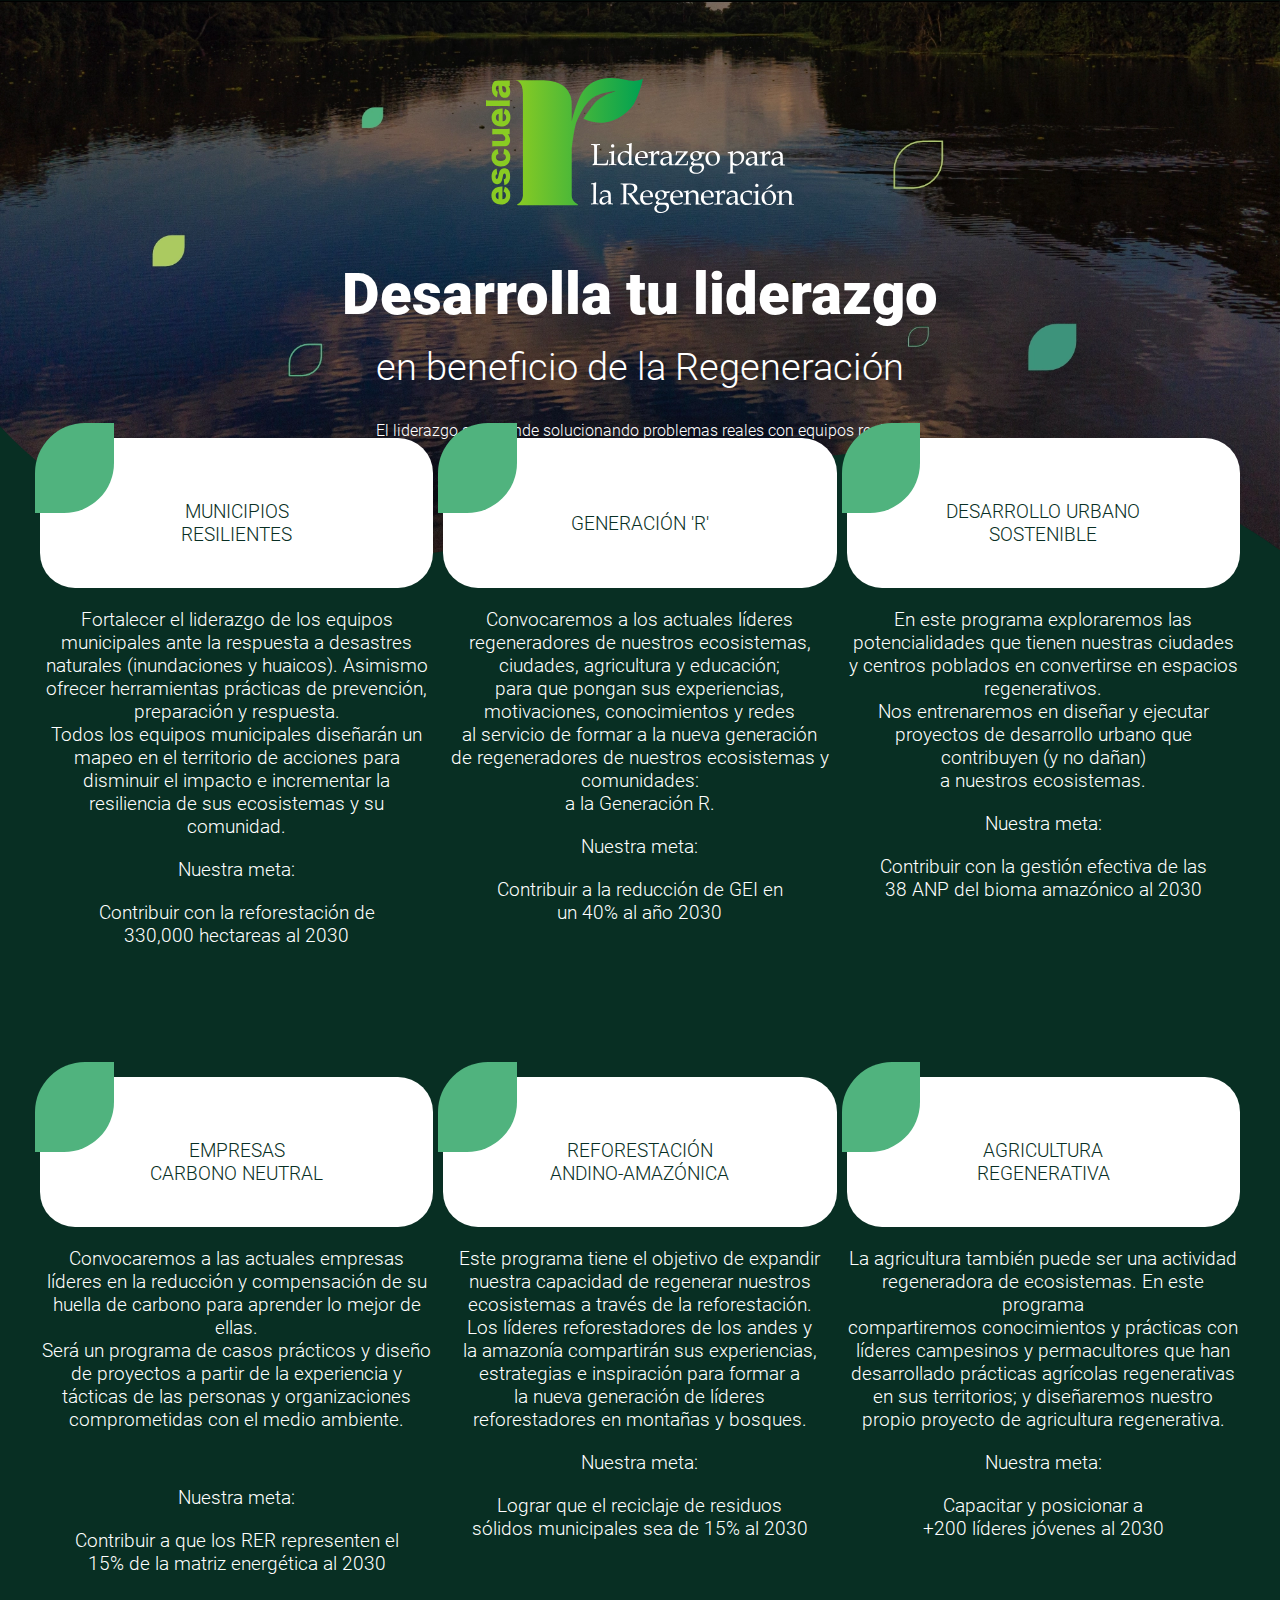
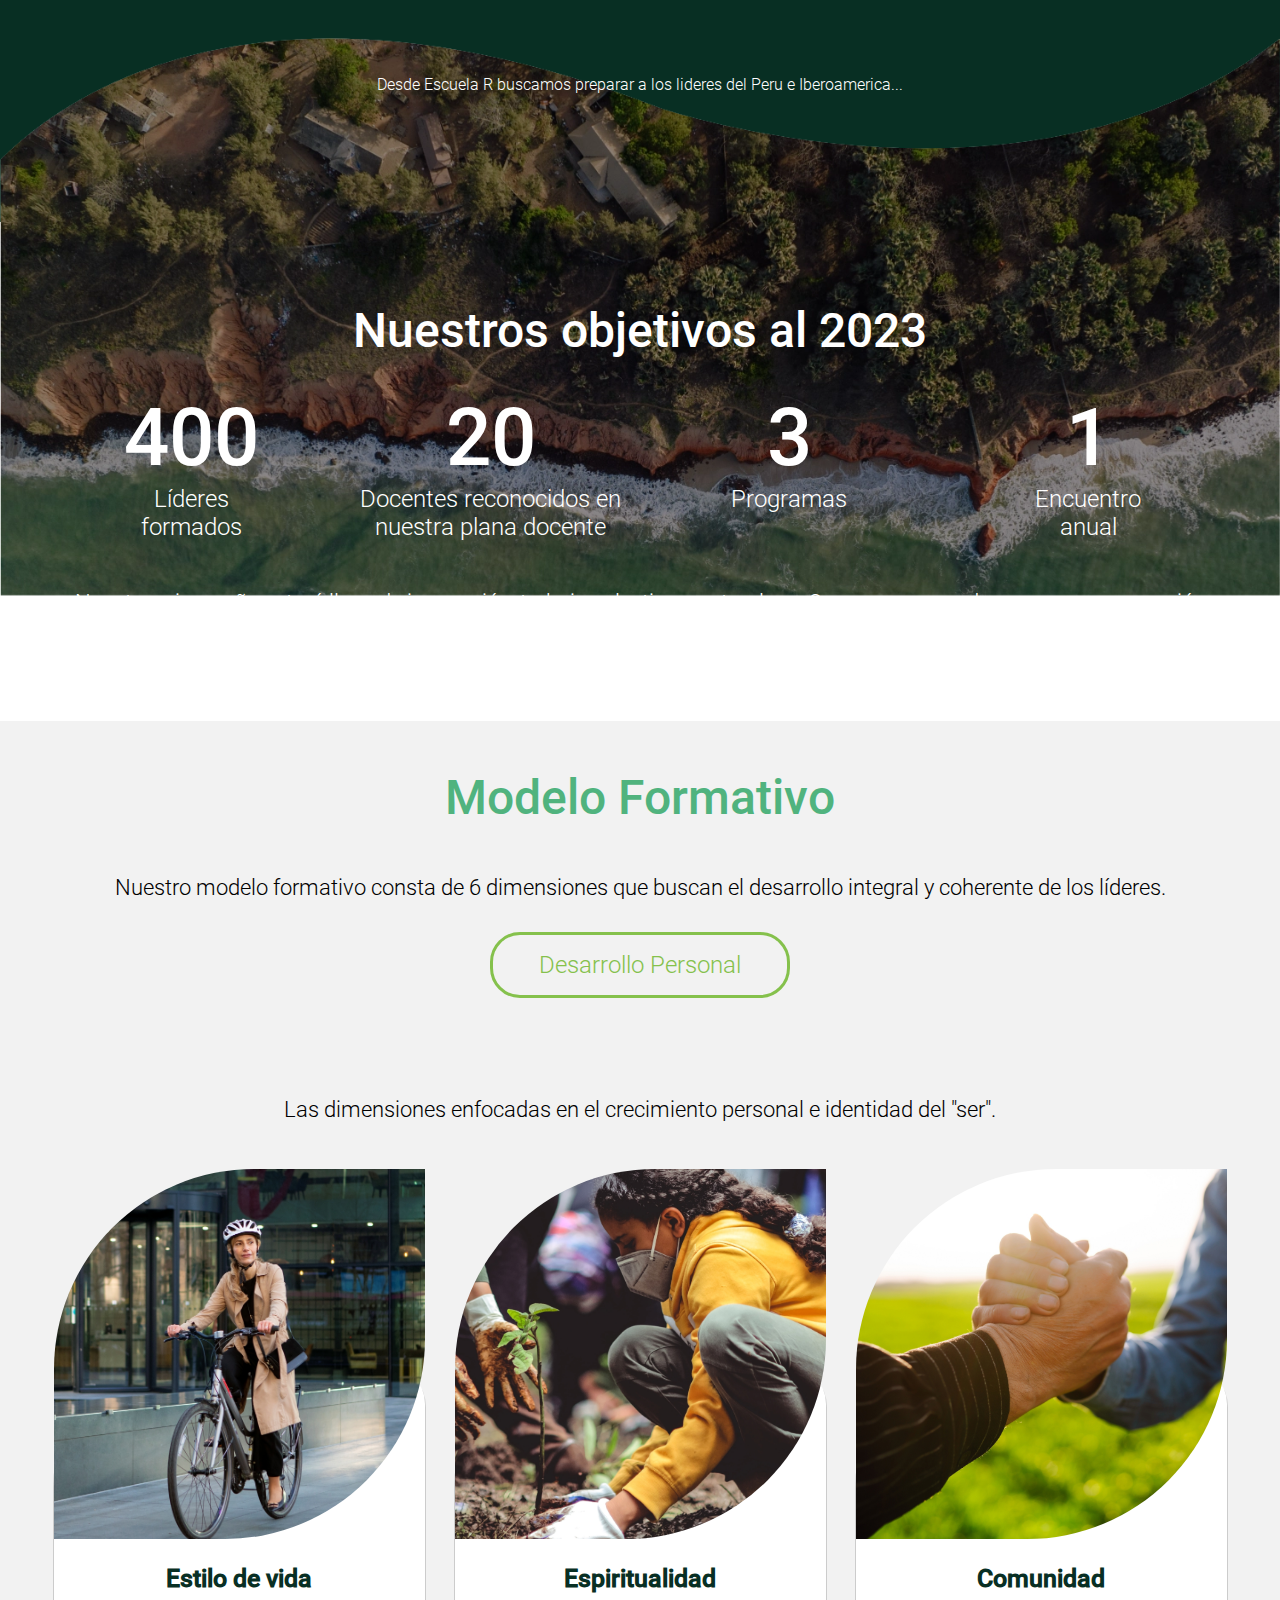
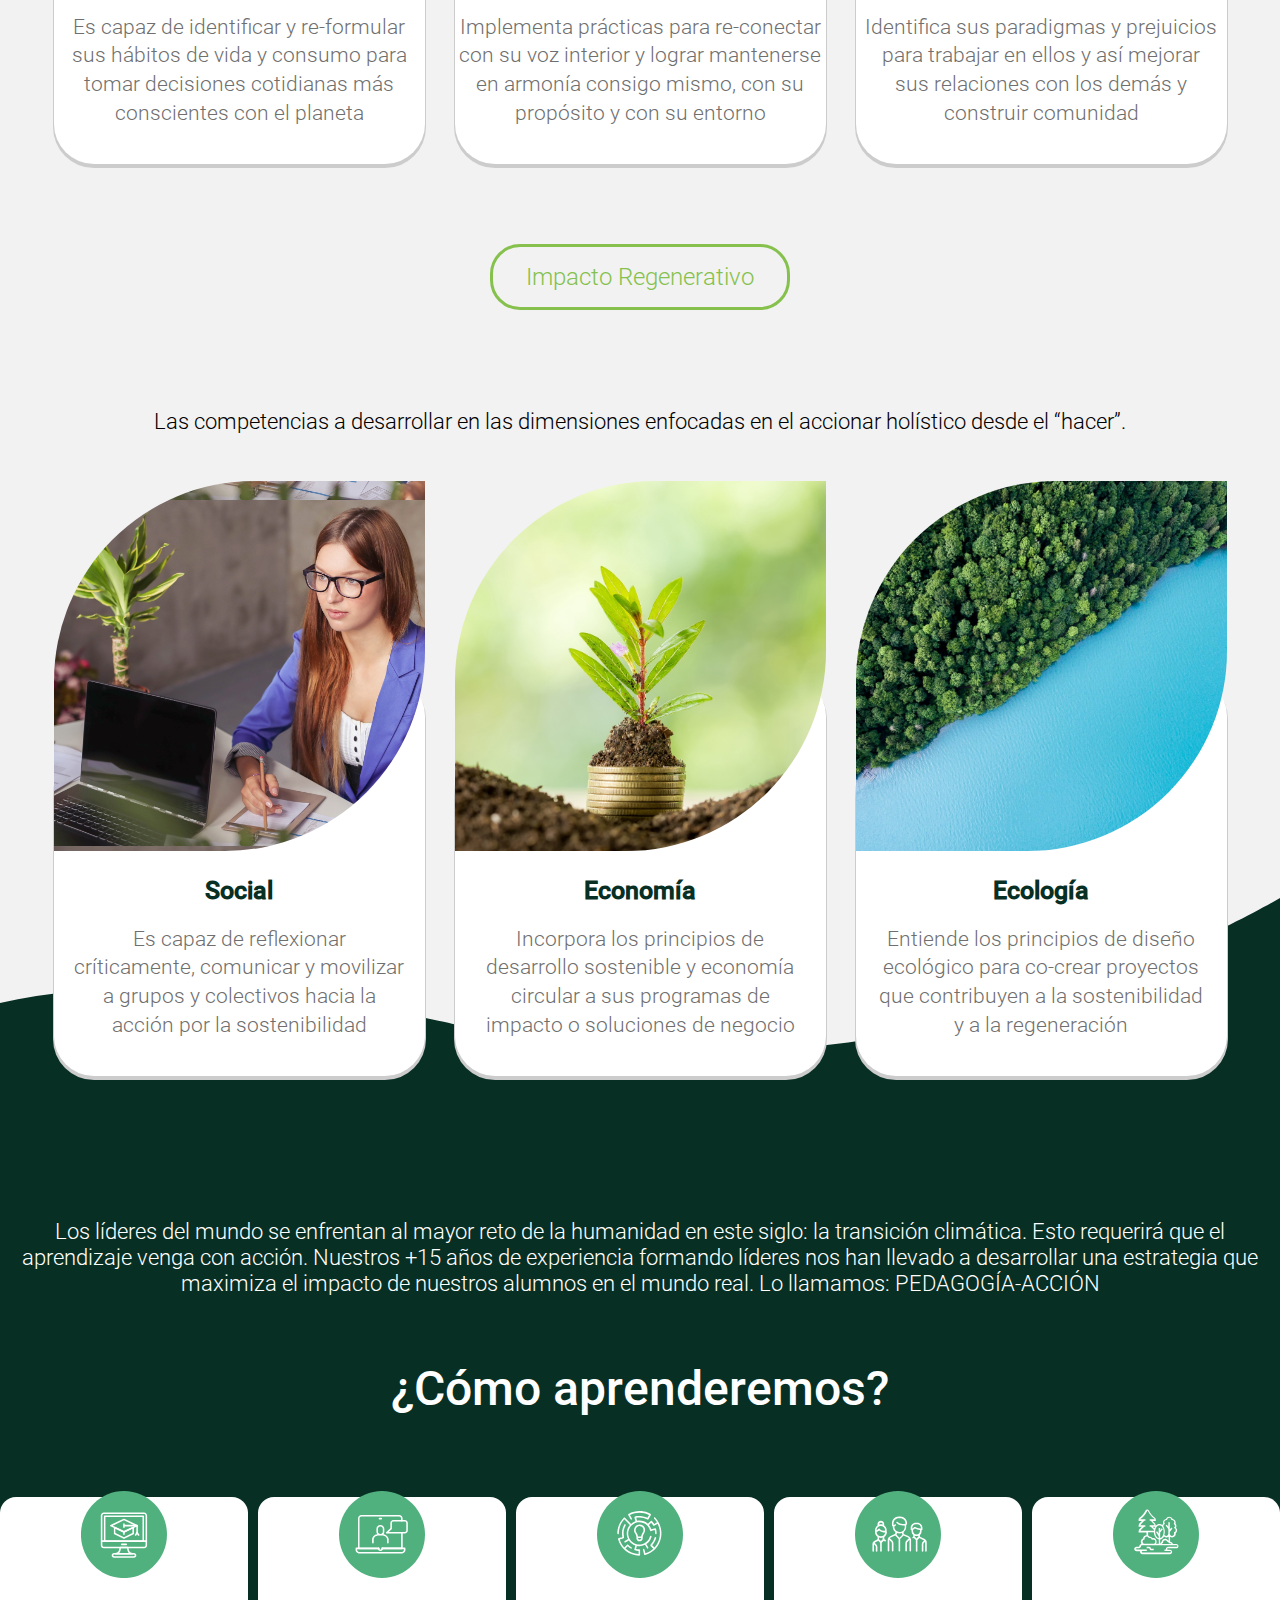
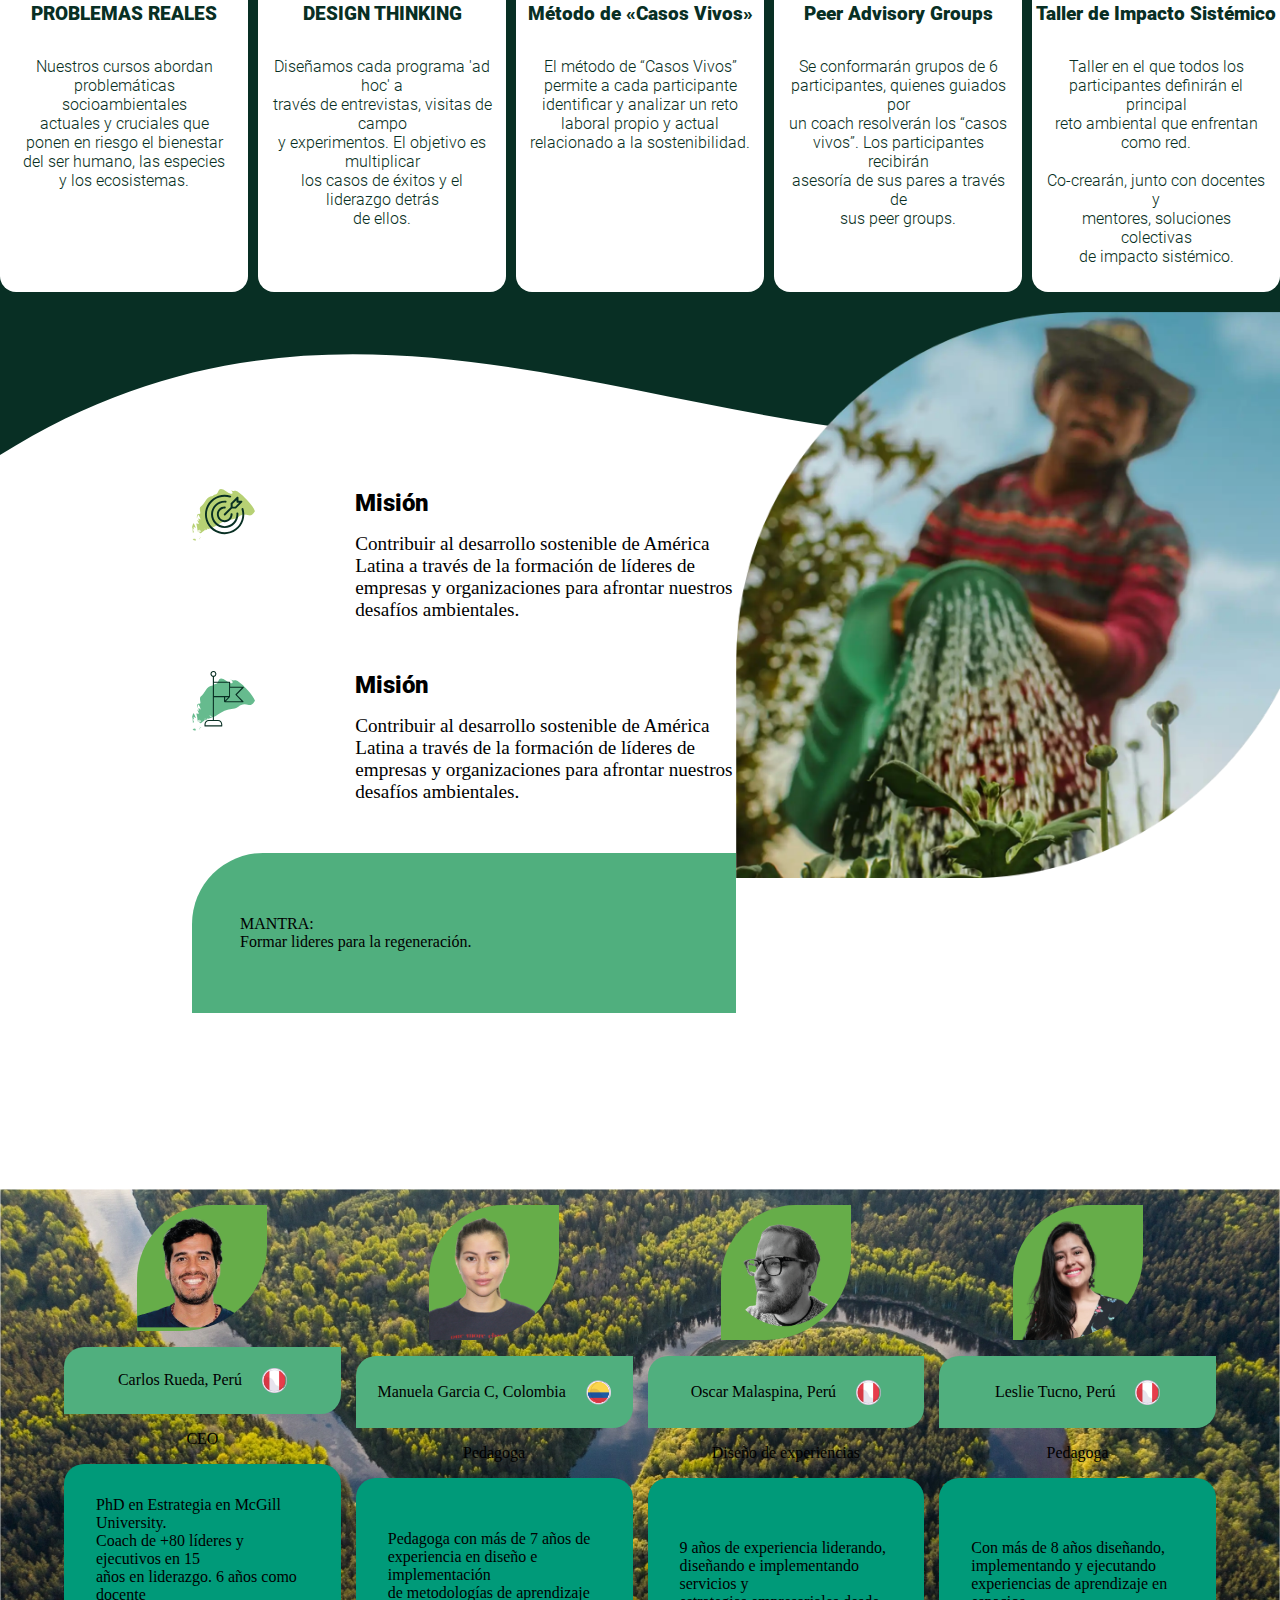
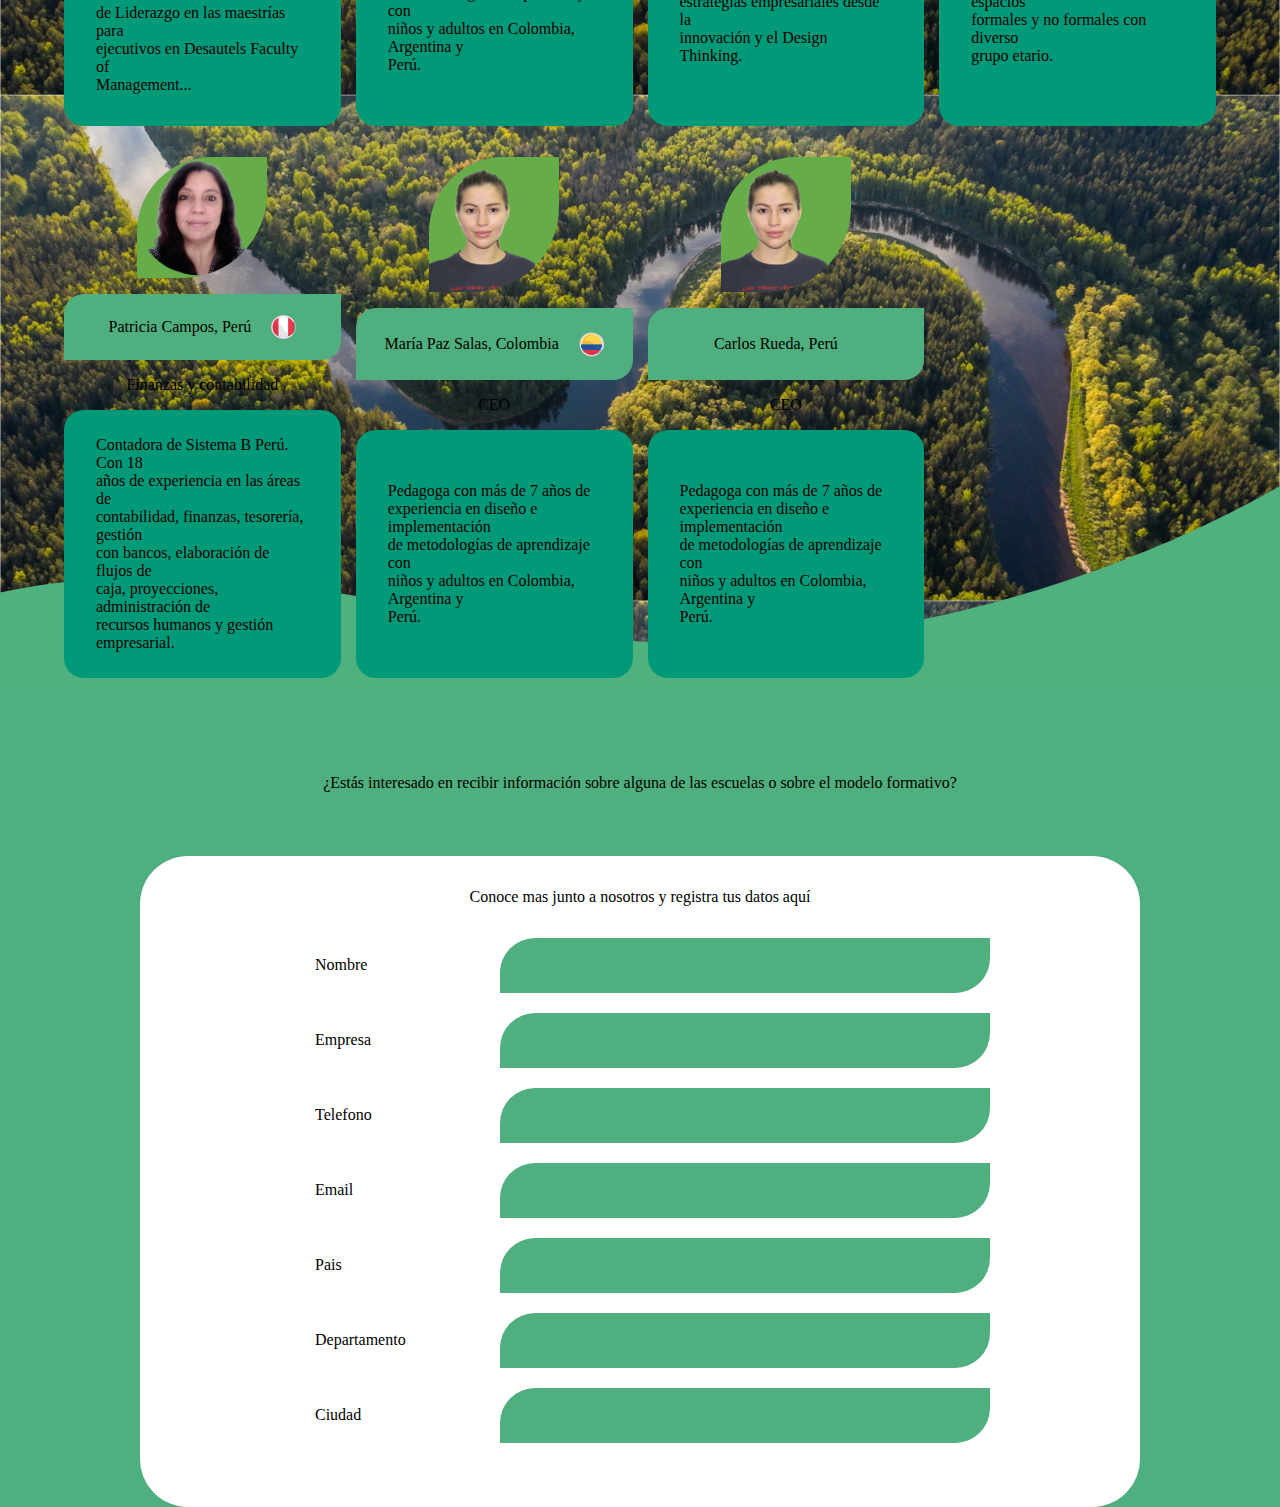
==== index.html @ a855c53c "ultimas seccines" ====
<!DOCTYPE html>
<html lang="en">
  <head>
    <meta charset="UTF-8" />
    <meta http-equiv="X-UA-Compatible" content="IE=edge" />
    <meta name="viewport" content="width=device-width, initial-scale=1.0" />
    <title>Escuela R</title>
    
    <link
      rel="stylesheet"
      href="https://cdnjs.cloudflare.com/ajax/libs/font-awesome/6.0.0-beta3/css/all.min.css"
    />
    
    <link rel="stylesheet" href="index.css" />

  </head>
  <body>
    <section class="container-banner-principal">
      <div class="bannerPrincipal">
        <img class="banner" src="banner.webp" alt="" />
        <div class="container-logo">
          <img class="logo" src="logo.svg" alt="" />
          <p class="title-1">Desarrolla tu liderazgo</p>
          <p class="title-2">en beneficio de la Regeneración</p>
          <p class="title-3">
            El liderazgo se aprende solucionando problemas reales con equipos
            reales.
          </p>
        </div>
      </div>
      <div class="grid-tarjetas" id="grid-tarjetas">
        <div class="container-tajeta">
          <div class="caja-hoja">
            <p style="color: #082f24; font-family: roboto">
              MUNICIPIOS <br />
              RESILIENTES
            </p>
          </div>
          <p>
            Fortalecer el liderazgo de los equipos<br />
            municipales ante la respuesta a desastres <br />naturales
            (inundaciones y huaicos). Asimismo <br />
            ofrecer herramientas prácticas de prevención, preparación y
            respuesta. <br />
            Todos los equipos municipales diseñarán un <br />mapeo en el
            territorio de acciones para <br />disminuir el impacto e incrementar
            la resiliencia de sus ecosistemas y su comunidad.<br />
          </p>
          <p>Nuestra meta:</p>
          <p>
            Contribuir con la reforestación de <br />
            330,000 hectareas al 2030
          </p>
          <div class="leaf"></div>
        </div>
        <div class="container-tajeta">
          <div class="caja-hoja">
            <p style="color: #082f24; font-family: roboto; text-align: center">
              GENERACIÓN 'R'
            </p>
          </div>
          <p>
            Convocaremos a los actuales líderes
            <br />
            regeneradores de nuestros ecosistemas, <br />
            ciudades, agricultura y educación; <br />
            para que pongan sus experiencias, <br />
            motivaciones, conocimientos y redes <br />
            al servicio de formar a la nueva generación <br />
            de regeneradores de nuestros ecosistemas y comunidades: <br />
            a la Generación R.
          </p>
          <p>Nuestra meta:</p>
          <p>
            Contribuir a la reducción de GEI en <br />
            un 40% al año 2030
          </p>
          <div class="leaf"></div>
        </div>
        <div class="container-tajeta">
          <div class="caja-hoja">
            <p style="color: #082f24; font-family: roboto; text-align: center">
              DESARROLLO URBANO <br />SOSTENIBLE
            </p>
          </div>
          <p>
            En este programa exploraremos las<br />
            potencialidades que tienen nuestras ciudades <br />y centros
            poblados en convertirse en espacios regenerativos. <br />
            Nos entrenaremos en diseñar y ejecutar <br />proyectos de desarrollo
            urbano que contribuyen (y no dañan) <br />
            a nuestros ecosistemas.<br />
          </p>
          <p>Nuestra meta:</p>
          <p>
            Contribuir con la gestión efectiva de las<br />
            38 ANP del bioma amazónico al 2030
          </p>
          <div class="leaf"></div>
        </div>
        <div class="container-tajeta">
          <div class="caja-hoja">
            <p style="color: #082f24; font-family: roboto; text-align: center">
              EMPRESAS <br />CARBONO NEUTRAL
            </p>
          </div>
          <p>
            Convocaremos a las actuales empresas<br />
            líderes en la reducción y compensación de su <br />huella de carbono
            para aprender lo mejor de ellas. <br />
            Será un programa de casos prácticos y diseño <br />
            de proyectos a partir de la experiencia y <br />
            tácticas de las personas y organizaciones <br />
            comprometidas con el medio ambiente.
          </p>
          <p style="padding-top: 55px">Nuestra meta:</p>
          <p>
            Contribuir a que los RER representen el<br />
            15% de la matriz energética al 2030
          </p>
          <div class="leaf"></div>
        </div>
        <div class="container-tajeta">
          <div class="caja-hoja">
            <p style="color: #082f24; font-family: roboto; text-align: center">
              REFORESTACIÓN <br />ANDINO-AMAZÓNICA
            </p>
          </div>
          <p>
            Este programa tiene el objetivo de expandir <br />
            nuestra capacidad de regenerar nuestros <br />
            ecosistemas a través de la reforestación. <br />
            Los líderes reforestadores de los andes y <br />
            la amazonía compartirán sus experiencias, <br />
            estrategias e inspiración para formar a <br />
            la nueva generación de líderes <br />
            reforestadores en montañas y bosques.
          </p>
          <p>Nuestra meta:</p>
          <p>
            Lograr que el reciclaje de residuos<br />
            sólidos municipales sea de 15% al 2030
          </p>
          <div class="leaf"></div>
        </div>
        <div class="container-tajeta">
          <div class="caja-hoja">
            <p style="color: #082f24; font-family: roboto; text-align: center">
              AGRICULTURA<br />
              REGENERATIVA
            </p>
          </div>
          <p>
            La agricultura también puede ser una actividad <br />
            regeneradora de ecosistemas. En este programa <br />
            compartiremos conocimientos y prácticas con <br />
            líderes campesinos y permacultores que han <br />
            desarrollado prácticas agrícolas regenerativas <br />
            en sus territorios; y diseñaremos nuestro <br />
            propio proyecto de agricultura regenerativa.
          </p>
          <p>Nuestra meta:</p>
          <p>
            Capacitar y posicionar a<br />
            +200 líderes jóvenes al 2030
          </p>
          <div class="leaf"></div>
        </div>
       
        <!-- <div class="flecha-derecha" id="flecha-derecha">
          <i class="fa-solid fa-arrow-right"></i>
        </div>
        <div class="flecha-izquierda" id="flecha-izquierda">
          <i class="fa-solid fa-arrow-left"></i>
        </div> -->
      </div>

      <p class="parrafoBanner">
        Desde Escuela R buscamos preparar a los lideres del Peru e
        Iberoamerica...
      </p>
      <div class="circulos-carrusel">
        <div class="circulos"></div>
        <div class="circulos"></div>
        <div class="circulos"></div>
        <div class="circulos"></div>
        <div class="circulos"></div>
        <div class="circulos"></div>
      </div>
    </section>
    <section class="container-objetivos">
      <img src="imgobjetivos.webp" alt="" /> 
      <div class="objetivos">
        <p>Nuestros objetivos al 2023</p>
        <div class="items-objetivos">
          <div>
            <p class="numero-objetivo">400</p>
            <p style="font-family: Roboto; font-size: 1.5rem">
              Líderes<br />
              formados
            </p>
          </div>
          <div>
            <p class="numero-objetivo">20</p>
            <p style="font-family: Roboto; font-size: 1.5rem">
              Docentes reconocidos en<br />
              nuestra plana docente
            </p>
          </div>
          <div>
            <p class="numero-objetivo">3</p>
            <p style="font-family: Roboto; font-size: 1.5rem">Programas</p>
          </div>
          <div>
            <p class="numero-objetivo">1</p>
            <p style="font-family: Roboto; font-size: 1.5rem">
              Encuentro<br />
              anual
            </p>
          </div>
        </div>

        <span class="p14" style="display: block; color: white;">
          Nuestro primer año estará lleno de innovación, trabajo colectivo y
          naturaleza. Queremos empoderar a nueva generación<br />
          de jóvenes lationamericanos que impulsen cambios reales para conservar
          la biodiversidad de América Latina
        </span>
      </div>
    </section>
    
    <section class="modelo-formativo">
      <div>
      <p
        style="
          color: #50b37e;
          font-family: RobotoMedium;
          font-size: 3rem;
          text-align: center;
        "
      >
        Modelo Formativo
      </p>
      <p class="p14 mt-y-2 pad-x-15">
        Nuestro modelo formativo consta de 6 dimensiones que buscan el
        desarrollo integral y coherente de los líderes.
      </p>
      <div class="button-crecimiento-personal">
        <p style="font-size: 1.5rem; font-family: Roboto">
          Desarrollo Personal
        </p>
      </div>
      <p class="p14 mt-y-2 pad50">
        Las dimensiones enfocadas en el crecimiento personal e identidad del
        "ser".
      </p>
      <div class="container-cards-crecimiento" id="container-cards-crecimiento">
        <div class="card-crecimiento">
          <div
            class="leaf-crecimiento"
            style="background-image: url(FOTO-1.jpg)"
          ></div>
          <div class="info-crecimiento">
            <p class="titulo-crecimiento">Estilo de vida</p>
            <p class="texto-crecimiento">
              Es capaz de identificar y re-formular<br />
              sus hábitos de vida y consumo para<br />
              tomar decisiones cotidianas más <br />
              conscientes con el planeta
            </p>
          </div>
        </div>
        <div class="card-crecimiento">
          <div
            class="leaf-crecimiento"
            style="background-image: url(FOTO-2.jpg); background-size: 200%"
          ></div>
          <div class="info-crecimiento">
            <p class="titulo-crecimiento">Espiritualidad</p>
            <p class="texto-crecimiento">
              Implementa prácticas para re-conectar<br />
              con su voz interior y lograr mantenerse<br />
              en armonía consigo mismo, con su<br />
              propósito y con su entorno
            </p>
          </div>
        </div>
        <div class="card-crecimiento">
          <div
            class="leaf-crecimiento"
            style="background-image: url(FOTO-3.jpg); background-size: 170%"
          ></div>
          <div class="info-crecimiento">
            <p class="titulo-crecimiento">Comunidad</p>
            <p class="texto-crecimiento">
              Identifica sus paradigmas y prejuicios<br />
              para trabajar en ellos y así mejorar<br />
              sus relaciones con los demás y<br />
              construir comunidad
            </p>
          </div>
        </div>
      </div>
      <div class="circulos-carrusel" >
        <div class="circulos"></div>
        <div class="circulos"></div>
        <div class="circulos"></div>
      </div>

      <div class="button-crecimiento-personal" style="margin-top: 5rem">
        <p style="font-size: 1.5rem; font-family: Roboto">
          Impacto Regenerativo
        </p>
      </div>
      <p class="p14 mt-y-2 pad50">
        Las competencias a desarrollar en las dimensiones enfocadas en el
        accionar holístico desde el “hacer”.
      </p>
      <div
        class="container-cards-crecimiento"
        id="container-cards-crecimiento2"
      >
        <div class="card-crecimiento">
          <div
            class="leaf-crecimiento"
            style="
              background-image: url(FOTO-6.jpg);
              background-size: 140%;
              background-position: 45% 80%;
            "
          ></div>
          <div class="info-crecimiento">
            <p class="titulo-crecimiento">Social</p>
            <p class="texto-crecimiento">
              Es capaz de reflexionar<br />

              críticamente, comunicar y movilizar<br />
              a grupos y colectivos hacia la<br />
              acción por la sostenibilidad
            </p>
          </div>
        </div>
        <div class="card-crecimiento">
          <div
            class="leaf-crecimiento"
            style="background-image: url(FOTO-5.jpg); background-size: 200%"
          ></div>
          <div class="info-crecimiento">
            <p class="titulo-crecimiento">Economía</p>
            <p class="texto-crecimiento">
              Incorpora los principios de<br />
              desarrollo sostenible y economía<br />
              circular a sus programas de<br />
              impacto o soluciones de negocio
            </p>
          </div>
        </div>
        <div class="card-crecimiento">
          <div
            class="leaf-crecimiento"
            style="background-image: url(FOTO-4.jpg); background-size: 190%"
          ></div>
          <div class="info-crecimiento">
            <p class="titulo-crecimiento">Ecología</p>
            <p class="texto-crecimiento">
              Entiende los principios de diseño<br />
              ecológico para co-crear proyectos<br />
              que contribuyen a la sostenibilidad<br />

              y a la regeneración
            </p>
          </div>
        </div>
      </div>
      <div>

    </section>
    <section class="container-como-aprendemos">
      <div class="container-svg">
        <img src="clipath1.svg" class="svg1" alt="" />
      </div>
      <div
        style="background-color: #082f24; margin-top: -20px; padding-top: 6rem"
      >
        <p class="p14 white">
          Los líderes del mundo se enfrentan al mayor reto de la humanidad en
          este siglo: la transición climática. Esto requerirá que el aprendizaje
          venga con acción. Nuestros +15 años de experiencia formando líderes
          nos han llevado a desarrollar una estrategia que maximiza el impacto
          de nuestros alumnos en el mundo real. Lo llamamos: PEDAGOGÍA-ACCIÓN
        </p>
        <p class="title-como-aprendemos">¿Cómo aprenderemos?</p>

        <div class="container-cards-aprendemos" id="container-cards-aprendemos">
          <div class="card-aprendemos">
            <img src="icono1.svg" alt="" />
            <p class="title">PROBLEMAS REALES</p>
            <p class="descripcion">
              Nuestros cursos abordan <br />
              problemáticas socioambientales <br />
              actuales y cruciales que <br />
              ponen en riesgo el bienestar <br />
              del ser humano, las especies <br />
              y los ecosistemas.
            </p>
          </div>
          <div class="card-aprendemos">
            <img src="icono2.svg" alt="" />
            <p class="title">DESIGN THINKING</p>
            <p class="descripcion">
              Diseñamos cada programa 'ad hoc' a <br />
              través de entrevistas, visitas de campo <br />
              y experimentos. El objetivo es multiplicar <br />
              los casos de éxitos y el liderazgo detrás <br />
              de ellos.
            </p>
          </div>
          <div class="card-aprendemos">
            <img src="icono3.svg" alt="" />
            <p class="title">Método de «Casos Vivos»</p>
            <p class="descripcion">
              El método de “Casos Vivos” permite a cada participante identificar
              y analizar un reto laboral propio y actual relacionado a la
              sostenibilidad.
            </p>
          </div>
          <div class="card-aprendemos">
            <img src="icono4.svg" alt="" />
            <p class="title">Peer Advisory Groups</p>
            <p class="descripcion">
              Se conformarán grupos de 6<br />
              participantes, quienes guiados por<br />
              un coach resolverán los “casos<br />
              vivos”. Los participantes recibirán<br />
              asesoría de sus pares a través de<br />

              sus peer groups.
            </p>
          </div>
          <div class="card-aprendemos">
            <img src="icono5.svg" alt="" />
            <p class="title">Taller de Impacto Sistémico</p>
            <p class="descripcion">
              Taller en el que todos los<br />
              participantes definirán el principal<br />
              reto ambiental que enfrentan como red.<br /><br />
              Co-crearán, junto con docentes y<br />
              mentores, soluciones colectivas<br />
              de impacto sistémico.
            </p>
          </div>
        </div>
      </div>
      <div class="container-svg">
        <img src="clipath2.svg" class="svg2" alt="" />
      </div>
    </section>
    <section class="container-components">
      <div class="container-mision-vision">
        <div class="container-mision">
          <div style="width: 12%">
            <img src="iconoMision.svg" />
          </div>

          <div class="mision">
            <p class="title-mision">Misión</p>
            <p class="descripcion-mision">
              Contribuir al desarrollo sostenible de América Latina a través de
              la formación de líderes de empresas y organizaciones para afrontar
              nuestros desafíos ambientales.
            </p>
          </div>
        </div>
        <div class="container-mision">
          <div style="width: 12%">
            <img src="iconoVision.svg" />
          </div>

          <div class="mision">
            <p class="title-mision">Misión</p>
            <p class="descripcion-mision">
              Contribuir al desarrollo sostenible de América Latina a través de
              la formación de líderes de empresas y organizaciones para afrontar
              nuestros desafíos ambientales.
            </p>
          </div>
        </div>
        <div class="mantra">
            <p>MANTRA:</p>
            <p>Formar lideres para la regeneración.</p>
            
        </div>
      </div>
      <div class="leaf-components">
        <img src="foto7.webp" alt="" />
      </div>
    </section>
    <section class="container-equipo">
      
      <div class="container-cards-equipo">
        <div class="card-equipo">
          <div class="foto mt-1" style=" background-image: url(Carlos2.png);
  
          background-size: 140%;
          background-position: 69% 58%;">
            <!-- <img src="Carlos.png" alt=""> -->
          </div>
          <div class="nombre mt-1">
            <p>Carlos Rueda, Perú</p><img src="peru.webp">
          </div>
          <div class="profesion mt-1">
            CEO
          </div>
          <div class="biografia mt-1"><p>
            PhD en Estrategia en McGill University.<br>
            Coach de +80 líderes y ejecutivos en 15<br>
            años en liderazgo. 6 años como docente<br>
            de Liderazgo en las maestrías para<br>
            ejecutivos en Desautels Faculty of<br>
            Management...
          </div>
        </div>
        <div class="card-equipo">
          <div class="foto mt-1" style=" background-image: url(manuela.png);
          background-size: 159%;
          background-position: 68% 26%;">
          </div>
          <div class="nombre mt-1">
            <p>Manuela Garcia C, Colombia</p><img src="colombia.webp">
          </div>
          <div class="profesion mt-1">
            Pedagoga
          </div>
          <div class="biografia mt-1"><p>
            Pedagoga con más de 7 años de<br>
            experiencia en diseño e implementación<br>
            de metodologías de aprendizaje con<br>
            niños y adultos en Colombia, Argentina y<br>
            Perú. 
          </div>
        </div>
        <div class="card-equipo">
          <div class="foto mt-1" style=" background-image: url(oscar.png);
  
  background-size: 133%;
    background-position: 58% 58%;">
            <!-- <img src="Carlos.png" alt=""> -->
          </div>
          <div class="nombre mt-1">
            <p>Oscar Malaspina, Perú</p><img src="peru.webp">
          </div>
          <div class="profesion mt-1">
            Diseño de experiencias
          </div>
          <div class="biografia mt-1"><p>
            9 años de experiencia liderando,<br>
            diseñando e implementando servicios y<br>
            estrategias empresariales desde la<br>
            innovación y el Design Thinking. <br>
          </div>
        </div>
        <div class="card-equipo">
          <div class="foto mt-1" style=" background-image: url(leslie.png);
          background-size: 145%;
          background-position: 54% 47%;">
          </div>
          <div class="nombre mt-1">
            <p>Leslie Tucno, Perú</p><img src="peru.webp">
          </div>
          <div class="profesion mt-1">
            Pedagoga
          </div>
          <div class="biografia mt-1"><p>
            Con más de 8 años diseñando,<br>
            implementando y ejecutando<br>
            experiencias de aprendizaje en espacios<br>
            formales y no formales con diverso<br>
            grupo etario.  </p>
          </div>
        </div>
        <div class="card-equipo">
          <div class="foto mt-1" style=" background-image: url(patricia.png);
  
          background-size: 140%;
          background-position: 69% 58%;">
            <!-- <img src="Carlos.png" alt=""> -->
          </div>
          <div class="nombre mt-1">
            <p>Patricia Campos, Perú</p><img src="peru.webp">
          </div>
          <div class="profesion mt-1">
            Finanzas y contabilidad
          </div>
          <div class="biografia mt-1"><p>
            Contadora de Sistema B Perú. Con 18<br>
            años de experiencia en las áreas de<br>
            contabilidad, finanzas, tesorería, gestión<br>
            con bancos, elaboración de flujos de<br>
            caja, proyecciones, administración de<br>
            recursos humanos y gestión empresarial. </p>
          </div>
        </div>
        <div class="card-equipo">
          <div class="foto mt-1" style=" background-image: url(manuela.png);
          background-size: 159%;
          background-position: 68% 26%;">
          </div>
          <div class="nombre mt-1">
            <p>María Paz Salas, Colombia</p><img src="colombia.webp">
          </div>
          <div class="profesion mt-1">
            CEO
          </div>
          <div class="biografia mt-1"><p>
            Pedagoga con más de 7 años de<br>
            experiencia en diseño e implementación<br>
            de metodologías de aprendizaje con<br>
            niños y adultos en Colombia, Argentina y<br>
            Perú. </p>
          </div>
        </div>
        <div class="card-equipo">
          <div class="foto mt-1" style=" background-image: url(manuela.png);
          background-size: 159%;
          background-position: 68% 26%;">
          </div>
          <div class="nombre mt-1">
            <p>Carlos Rueda, Perú</p><img src="">
          </div>
          <div class="profesion mt-1">
            CEO
          </div>
          <div class="biografia mt-1"><p>
            Pedagoga con más de 7 años de<br>
            experiencia en diseño e implementación<br>
            de metodologías de aprendizaje con<br>
            niños y adultos en Colombia, Argentina y<br>
            Perú. </p>
          </div>
        </div>
        
      </div>
      <div class="container-svg">
        <img src="topform.svg" class="svg1" alt="" />
      </div>
    </section>
    <section class="container-formulario">
      <div style="position: absolute;
      height: 39px;
      width: 100%;
      top: -26px;
      background-color: #50af7e;"></div>
      <p style="margin-top: 4rem;">¿Estás interesado en recibir información sobre alguna de las escuelas o sobre el modelo formativo?</p>
      <div class="formulario">
        <p>Conoce mas junto a nosotros y registra tus datos aquí</p>
        <form action="">
          <div class="camposFormulario">
            <label for="Nombre">Nombre</label><input type="text" name="Nombre" id="">
          </div>
          <div class="camposFormulario">
            <label for="Empresa">Empresa</label><input type="text" name="Empresa" id="">
          </div>
          <div class="camposFormulario">
            <label for="Telefono">Telefono</label><input type="number" name="Telefono" id="">
          </div>
          <div class="camposFormulario">
            <label for="Email">Email</label><input type="email" name="Email" id="">
          </div>
          <div class="camposFormulario">
            <label for="Pais">Pais</label><input type="text" name="Pais" id="">
          </div>
          <div class="camposFormulario">
            <label for="Departamento">Departamento</label><input type="text" name="Departamento" id="">
          </div>
          <div class="camposFormulario">
            <label for="Ciudad">Ciudad</label><input type="text" name="Ciudad" id="">
          </div>
        </form>
      </div>
    </section>
    
  
    <script src="index.js"></script>
  </body>
</html>
---- index.css ----
@font-face {
  font-family: RobotoBlack;
  src: url(Roboto-Black.ttf);
}
@font-face {
  font-family: Roboto;
  src: url(Roboto-Light.ttf);
}
@font-face {
  font-family: RobotoMedium;
  src: url(Roboto-Medium.ttf);
}
@font-face {
  font-family: RobotoRegular;
  src: url(Roboto-Regular.ttf);
}
@font-face {
  font-family: RobotoBold;
  src: url(Roboto-Bold.ttf);
}
@font-face {
  font-family: HelveticaN;
  src: url(Helvetica.ttf);
}
@font-face {
  font-family: AvenirBlack;
  src: url(Avenir-Black.otf);
}
@font-face {
  font-family: BasisRegular;
  src: url(BasisGrotesquePro-Regular.otf);
}
@font-face {
  font-family: SailecRegular;
  src: url(SailecRegular.otf);
}
@font-face {
  font-family: AmsiBold;
  src: url(AmsiProNarw-Bold.ttf);
}
@font-face {
  font-family: AmsiLight;
  src: url(AmsiProNarw-Light.ttf);
}
@font-face {
  font-family: BasisBlack;
  src: url(Basis\ Grotesque\ Pro\ Black.ttf);
}
* {
  padding: 0;
  margin: 0;
  box-sizing: border-box;
}
.bannerPrincipal {
  position: relative;
}
.bannerPrincipal .banner {
  max-width: 100%;
  width: 100%;
  height: auto;
}
.button-crecimiento-personal {
  width: 300px;
  padding: 1rem 0px;
  border-radius: 30px;
  border: 3px solid #85c14c;
  color: #85c14c;
  display: flex;
  justify-content: center;
  align-items: center;
  margin-left: auto;
  margin-right: auto;
}
.container-tajeta {
}
.caja-hoja {
  width: 100%;
  height: 150px;
  border-radius: 35px;
  background-color: white;
  display: flex;
  justify-content: center;
  align-items: center;
}
.caja-hoja p {
  font-size: 1.5rem;
}
.container-cards-crecimiento {
  margin-left: auto;
  max-width: 1200px;
  display: flex;
  gap: 30px;
  justify-content: center;
  margin-top: 12rem;
  margin-right: auto;
}
.container-banner-principal {
  background-color: #082f23;
  padding-bottom: 8rem;
}
.container-components {
  margin-left: 15%;
  display: flex;
  margin-bottom: 140px;
  justify-content: space-between;
  position: relative;
}
.mantra{
  width: 100%;
    background: #50af7e;
    height: 10%;
    display: flex;
    flex-direction: column;
    justify-content: center;
    border-radius: 71px 0 0 0;
    padding: 5rem 0;
    padding-left: 3rem;
}
.mision {
  max-width: 70%;
}
.container-mision {
  max-width: 100%;
    width: 100%;
    gap: 100px;
    display: flex;
}
.container-mision-vision {
  max-width: 50%;
    width: 50%;
    gap: 50px;
    display: flex;
    flex-direction: column;
    margin-top: 30px;
}
.container-mision-vision img {
  width: 100%;
}
.container-logo {
  height: 100%;
  position: absolute;
  top: 0;
  display: flex;
  flex-direction: column;
  align-items: center;
  width: 100%;
  padding-top: 78px;
}
.container-logo .logo {
  max-width: 24%;
}
.container-tajeta {
  position: relative;
}
.container-tajeta p {
  color: white;
  text-align: center;
  font-family: roboto;
  padding-top: 20px;
  font-size: 1.2rem;
}
.container-cards-equipo{
  max-width: 90%;
  margin-left: auto;
  margin-right: auto;
  display: grid;
  gap: 15px;
  grid-template-columns: repeat(4, 1fr);
  grid-template-rows: repeat(2, 1fr);
  height: 100%;
}
.container-cards-equipo > div:nth-child(5),
  
  .container-cards-equipo > div:nth-child(7) {
    margin-left: auto;
    margin-right: auto;
  }
.container-equipo {
  background-image: url(fotofooter.webp);
  background-size: 100%;
  position: relative;
  overflow: hidden;
}
.card-equipo{
  display: flex;
  flex-direction: column;
  align-items: center;
}
.card-equipo .foto{
  width: 130px;
    height: 150px;
  background-color: #66ad49;
  
  border-radius: 75px 0 85px 0;
}
.mt-1{
  margin-top: 1rem;
}
.card-equipo .biografia{
  width: 100%;
  z-index: 2;
  background-color: #009a79;
  
  display: flex;
  justify-content: center;
  align-items: center;
  border-radius: 20px;
  padding: 2rem;
  height: 50%;
}
.card-equipo .nombre{
  width: 100%;
  height: 15%;
  background-color: #50af7e;
  
  display: flex;
  justify-content: center;
  align-items: center;
  border-radius: 20px 0 20px 0;
}
.card-equipo .foto img{
  max-width: 100%;
} 
.card-equipo .nombre img{
  max-width: 9%;
  margin-left: 20px;
}   
/* .container-equipo img {
  width: 100%;
  max-width: 100%;
  position: absolute;
} */
.container-cards-aprendemos {
  margin: 0px auto;
  margin-top: 5rem;
  gap: 10px;
  max-width: 1400px;
  display: flex;
  justify-content: center;
}
.ocultar{
  display: none;
}
.container-formulario{
  background-color: #50af7e;
  display: flex;
  justify-content: center;
  flex-direction: column;
  align-items: center;
  position: relative;
}
.formulario{
  max-width: 1000px;
    width: 100%;
    display: flex;
    flex-direction: column;
    justify-content: center;
    align-items: center;
    background-color: white;
    padding: 2rem 0;
    margin-top: 4rem;
    border-radius: 3rem;
}
.camposFormulario{
  display: flex;
  height: 55px;
}
.camposFormulario label{
  width: 30%;
  display: flex;
  align-items: center;
  padding-left: 25px;
}
.camposFormulario input{
  width: 70%;
  background-color: #50af7e;
  border-style: none;
  border: none;
  border-radius: 35px 0 35px 0;
}
form{
  padding: 2rem 0;
  max-width: 70%;
  width: 100%;
  max-width: 70%;
    width: 100%;
    display: flex;
    flex-direction: column;
    row-gap: 20px;
}
.leaf-components {
  max-width: 50%;
  width: 50%;
  position: absolute;
  right: 0;
  top: -25%;
  /* height: 620px;
  background-color: #50b37e;
  border-radius: 433px 0 240px 0; */
}
.leaf-components img {
  max-width: 100%;
  width: 100%;
  /* height: 620px;
  background-color: #50b37e;
  border-radius: 433px 0 240px 0; */
}
.container-cards-aprendemos .title {
  font-family: RobotoBlack;
  color: #082f24;
  font-size: 1.2rem;
  text-align: center;
}
.container-cards-aprendemos .descripcion {
  text-align: center;
  font-family: roboto;
  height: 40%;
  max-width: 90%;
  margin: 2rem auto;
  color: #082f23;
}
.card-aprendemos {
  border-radius: 1rem;
  position: relative;
  padding: 2rem 0px;
  display: flex;
  flex-direction: column;
  justify-content: center;
  width: 20%;
  background: white;
}
.card-aprendemos img {
  width: 35%;
  margin-left: auto;
  margin-right: auto;
  margin-top: -31%;
  margin-bottom: 10%;
}
.flecha-derecha {
  display: none;
}
.flecha-izquierda {
  display: none;
}
.container-como-aprendemos {
}
.svg1 {
  margin-top: -15%;
  fill: #082f24;
  max-width: 100%;
}
.svg2 {
  fill: #082f24;
  max-width: 100%;
}
.container-objetivos {
  display: flex;
  justify-content: center;
  padding-top: 5rem;
  margin-bottom: 5rem;
  position: relative;
}
.container-objetivos img{
  position: absolute;
    width: 100%;
    top: -44%;
    z-index: 1;
}


.container-objetivos p {
  color: white;
  font-family: RobotoMedium;
  font-size: 3rem;
}
.card-crecimiento {
  width: 371px;
  background-color: white;
  height: 400px;
  border-radius: 120px 40px 40px 40px;
  position: relative;
  box-shadow: 0px 3px 0px 1px #ccc;
}
.descripcion-mision {
  font-size: 1.2rem;
}
.grid-tarjetas {
  display: grid;
  max-width: 1200px;
  grid-template-columns: repeat(3, 1fr);
  row-gap: 130px;
  column-gap: 10px;
  margin-left: auto;
  margin-right: auto;
  margin-top: -125px;
}
.info-crecimiento {
  position: absolute;
  bottom: 0;
  width: 100%;
  height: 100%;
  padding-top: 200px;
}
.items-objetivos {
  display: flex;
  margin-top: 2rem;
  justify-content: space-between;
}
.items-objetivos div {
  width: 24%;
}
.leaf {
  width: 20%;
  height: 90px;
  background-color: #50b37e;
  border-radius: 50px 0 50px 0;
  position: absolute;
  top: -15px;
  left: -5px;
}
.leaf-crecimiento {
  width: 100%;
  height: 370px;

  background-size: 240%;
  background-position: 55% 80%;
  border-radius: 200px 0 200px 0;
  position: absolute;
  top: -195px;
}
.modelo-formativo {
  background-color: #f2f2f2;
  padding-top: 3rem;
}
.mt-y-2 {
  margin: 2rem 0;
}
.pt4 {
  padding-top: 4rem;
  display: block;
}
.p14 {
  text-align: center;
  color: black;
  margin-top: 3rem;
  font-size: 1.4rem;
  font-family: Roboto;
}
.pad50 {
  padding: 50px 15px;
}
.pad-x-15 {
  padding: 0px 15px;
}
.white {
  color: white;
}
.numero-objetivo {
  font-size: 5rem !important;
}
.objetivos {
  width: 100%;
  text-align: center;
  max-width: 1200px;
  padding: 0px 10px;
  z-index: 3;
}
.texto-crecimiento {
  text-align: center;
  font-family: Roboto;
  color: #706f6f;
  line-height: 1.8rem;
  font-size: 1.3rem;
}
.title-mision {
  font-family: RobotoBlack;
  font-size: 1.5rem;
  margin-bottom: 1rem;
}
.titulo-crecimiento {
  text-align: center;
  margin-bottom: 1.2rem;
  font-family: RobotoMedium;
  font-weight: 900;
  font-size: 25px;
  color: #082f24;
}
.parrafoBanner {
  text-align: center;
    font-family: roboto;
    color: white;
    padding-top: 100px;
    position: relative;
    z-index: 3;
}
.title-1 {
  font-family: RobotoBlack;
  color: white;
  font-size: 3.6rem;
  padding-top: 3rem;
}
.title-2 {
  font-family: roboto;
  color: white;
  font-size: 2.4rem;
  padding-top: 1rem;
}
.title-3 {
  font-family: roboto;
  color: white;
  padding-top: 2rem;
}
.title-como-aprendemos {
  font-family: RobotoMedium;
  text-align: center;
  margin-top: 4rem;
  font-size: 3rem;
  color: white;
}
@media (max-width: 900px) {
  .container-banner-principal {
    background-color: #082f23;

    padding-bottom: 3rem;
    overflow: hidden;
    width: 100%;
  }
  .container-objetivos {
    display: flex;
    justify-content: center;
    padding-top: 5rem;
    padding-bottom: 3rem;
     margin-bottom: 0; 
    position: relative;
    background-image: url(imgobjetivos.webp);
    background-size: 696%;
    background-position: 10%;
}
  .container-cards-equipo {
     max-width: 700%; 
    margin-left: auto;
    margin-right: auto;
    display: flex;
     gap: 15px; 
    margin-bottom: 3rem;
    height: 100%;
    width: 700%;}
    .container-objetivos img{
      display: none;
    }
    .card-equipo {
      display: flex;
      flex-direction: column;
      align-items: center;
      /* max-width: 53%; */
      width: 100%;
      margin: 20px;
  }

  .pad-x-15 {
    padding: 0px 15px;
  }
  .bannerPrincipal .banner {
    /* max-width: 100%; */
    width: 100%;
    height: 278px;
    object-fit: cover;
  }
  .container-logo {
    padding-top: 23px;
  }
  .container-logo .logo {
    max-width: 60%;
  }
  .container-tajeta {
    margin: 20px;
    width: 100%;
  }
  .container-objetivos p {
    font-size: 2rem;
  }
  .container-components {
    margin-left: 0;
    display: flex;
    flex-direction: column;
    margin-bottom: 100px;
    justify-content: space-between;
    position: initial;
  }
  .leaf-components {
    max-width: 100%;
    width: 100%;
    position: initial;
    right: 0;
    top: -25%;
  }
  .circulos-carrusel {
    display: flex;
    width: 100px;
    justify-content: space-between;
    margin-left: auto;
    margin-right: auto;
    margin-top: 10px;
  }
  .circulos {
    width: 15px;
    height: 15px;
    background: rgb(250, 250, 250);
    border-radius: 10px;
    border: none;
  }
  .items-objetivos {
    flex-wrap: wrap;
  }
  .items-objetivos div {
    width: 50%;
  }
  .flecha-derecha {
    position: absolute;
    top: 88%;
    font-size: 2rem;
    color: red;
    display: block;
    left: 90%;
  }
  .flecha-izquierda {
    position: absolute;
    top: 88%;
    font-size: 2rem;
    color: red;
    display: block;
    left: 2%;
  }
  .container-cards-aprendemos {
    margin-top: 5rem;
    gap: 0px;
    max-width: none;
    display: flex;
    justify-content: center;
    width: 500%;
  }
  
  .texto-crecimiento {
    font-size: 1.1rem;
  }
  .parrafoBanner {
    text-align: center;
    font-family: roboto;
    color: white;
    padding-top: 20px;
  }
  .card-aprendemos {
    border-radius: 1rem;
    position: relative;
    padding: 2rem 0px;
    display: flex;
    flex-direction: column;
    justify-content: center;
    width: 100%;
    margin: 20px;
    background: white;
  }
  .modelo-formativo {
    overflow: hidden;
  }
  .container-cards-crecimiento {
    max-width: none;
    display: flex;
    gap: 0px;
    justify-content: center;
    margin-top: 12rem;

    width: 300%;
  }
  .card-crecimiento {
    width: 100%;
    margin: 20px;
  }
  .title-1 {
    font-family: RobotoBlack;
    color: white;
    font-size: 1.5rem;
    padding-top: 1rem;
  }
  .title-2 {
    font-family: roboto;
    color: white;
    font-size: 1rem;
    padding-top: 0.1rem;
  }
  .title-3 {
    font-family: roboto;
    color: white;
    padding-top: 1rem;
    font-size: 0.6rem;
  }
  element.style {
    grid-template-columns: repeat(1, 80%);
  }
  .container-como-aprendemos {
    overflow: hidden;
  }
  .grid-tarjetas {
    display: flex;
    max-width: 600%;
    grid-template-columns: repeat(3, 1fr);
    /* row-gap: 58px; */
    column-gap: 0px;
    /* margin-left: auto; */
    /* margin-right: auto; */
    margin-top: 20px;
    width: 600%;
  }
}
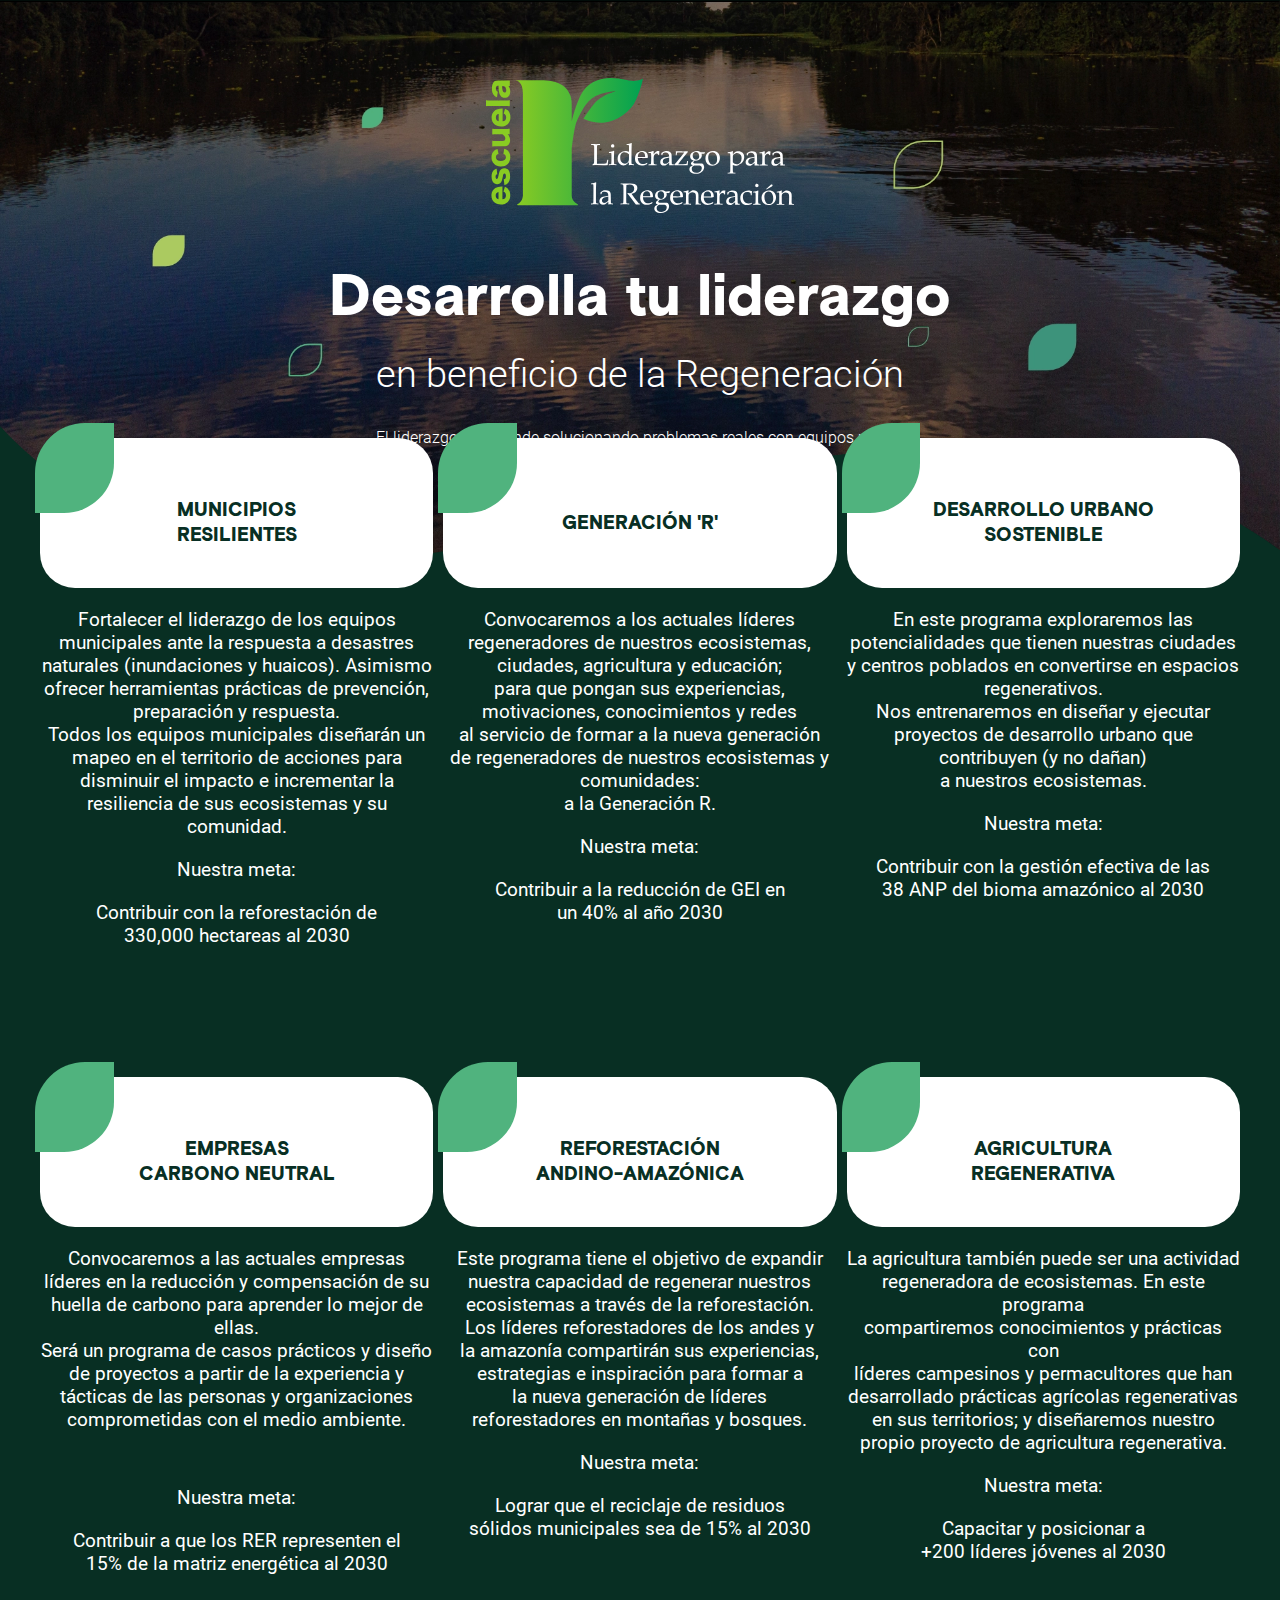
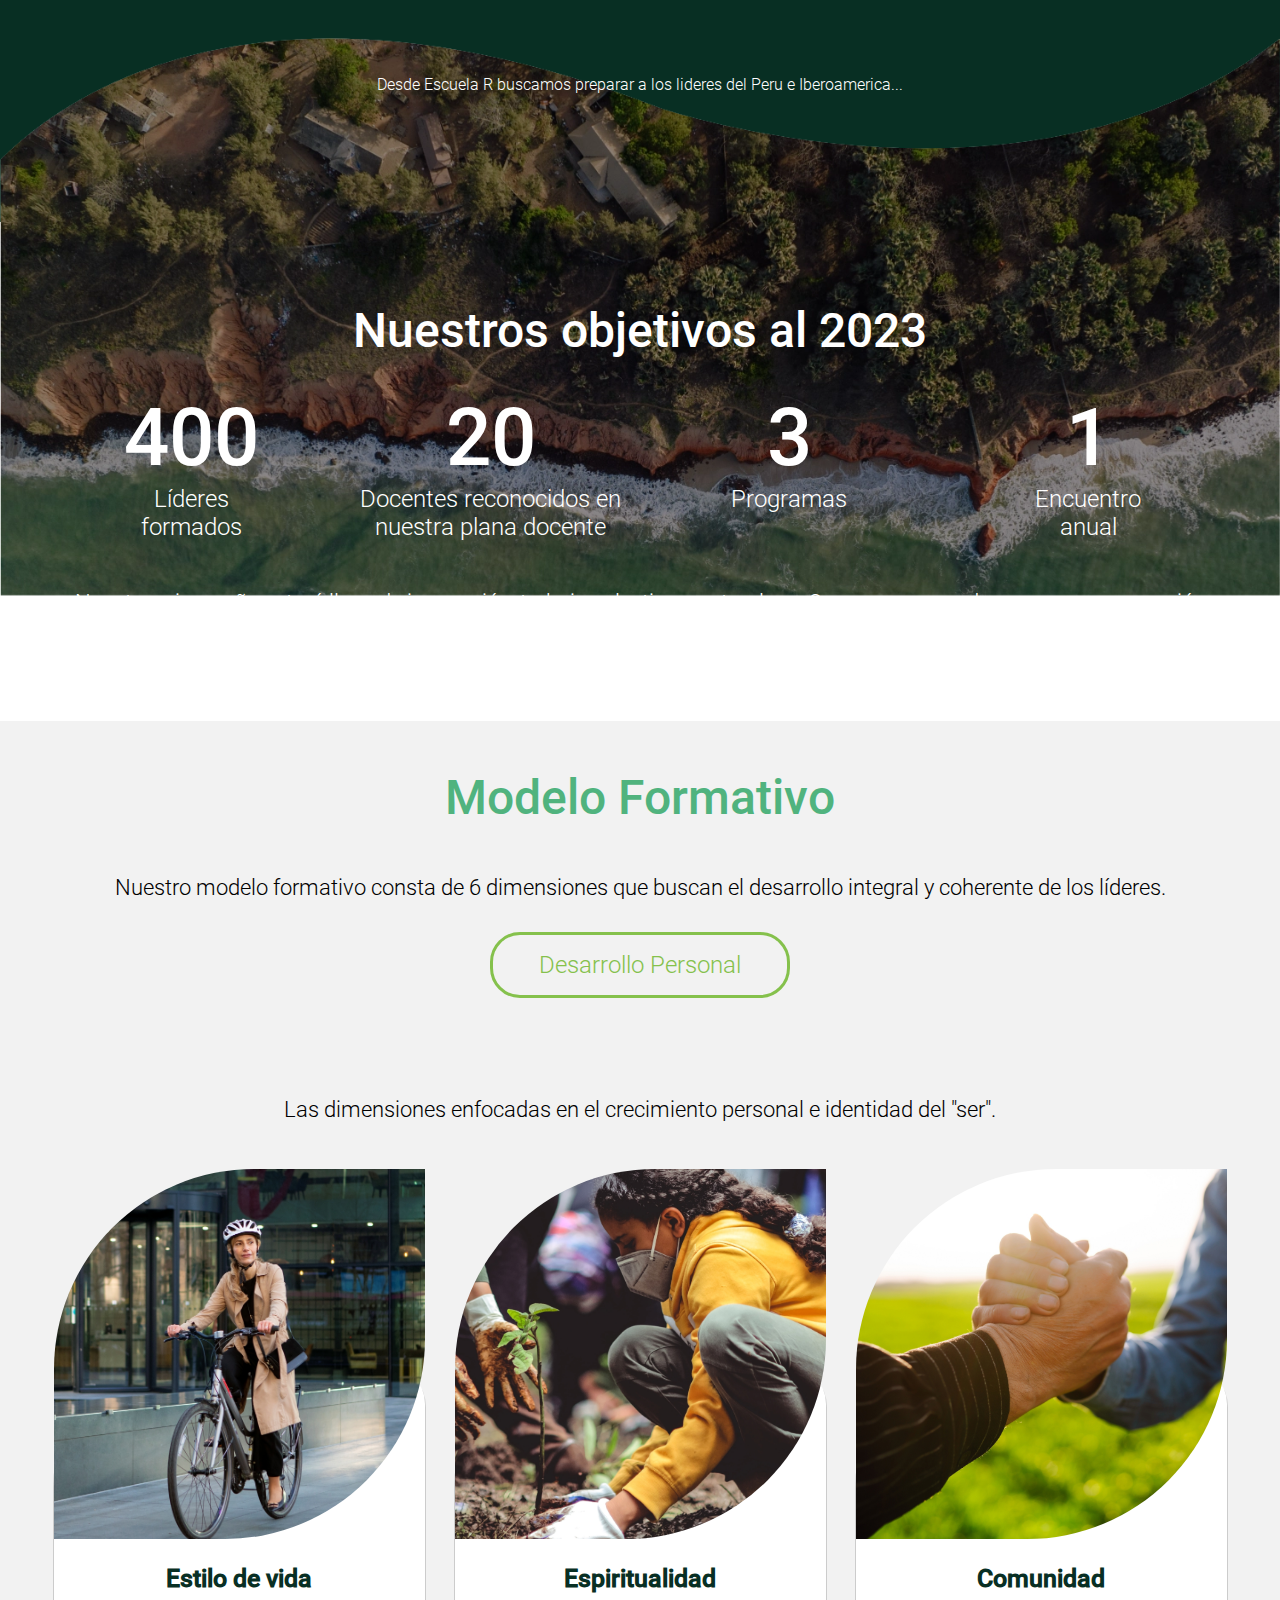
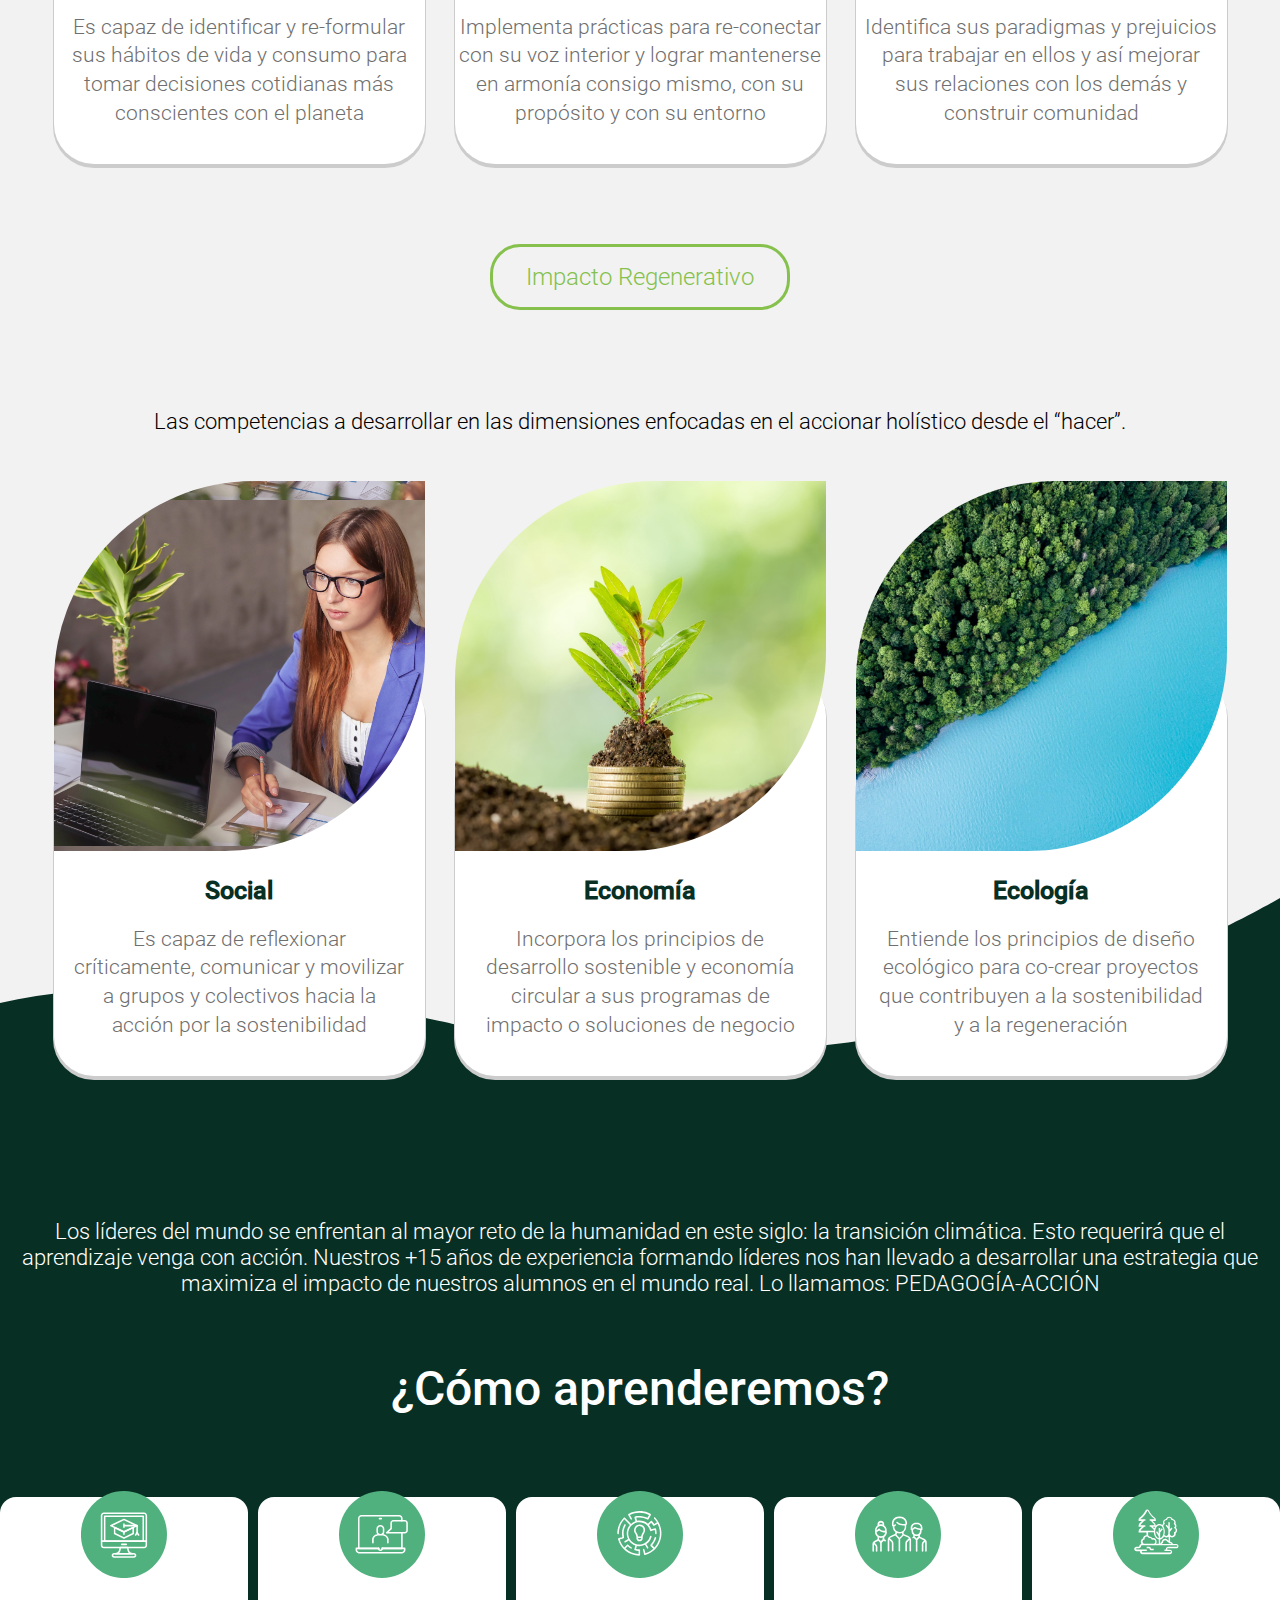
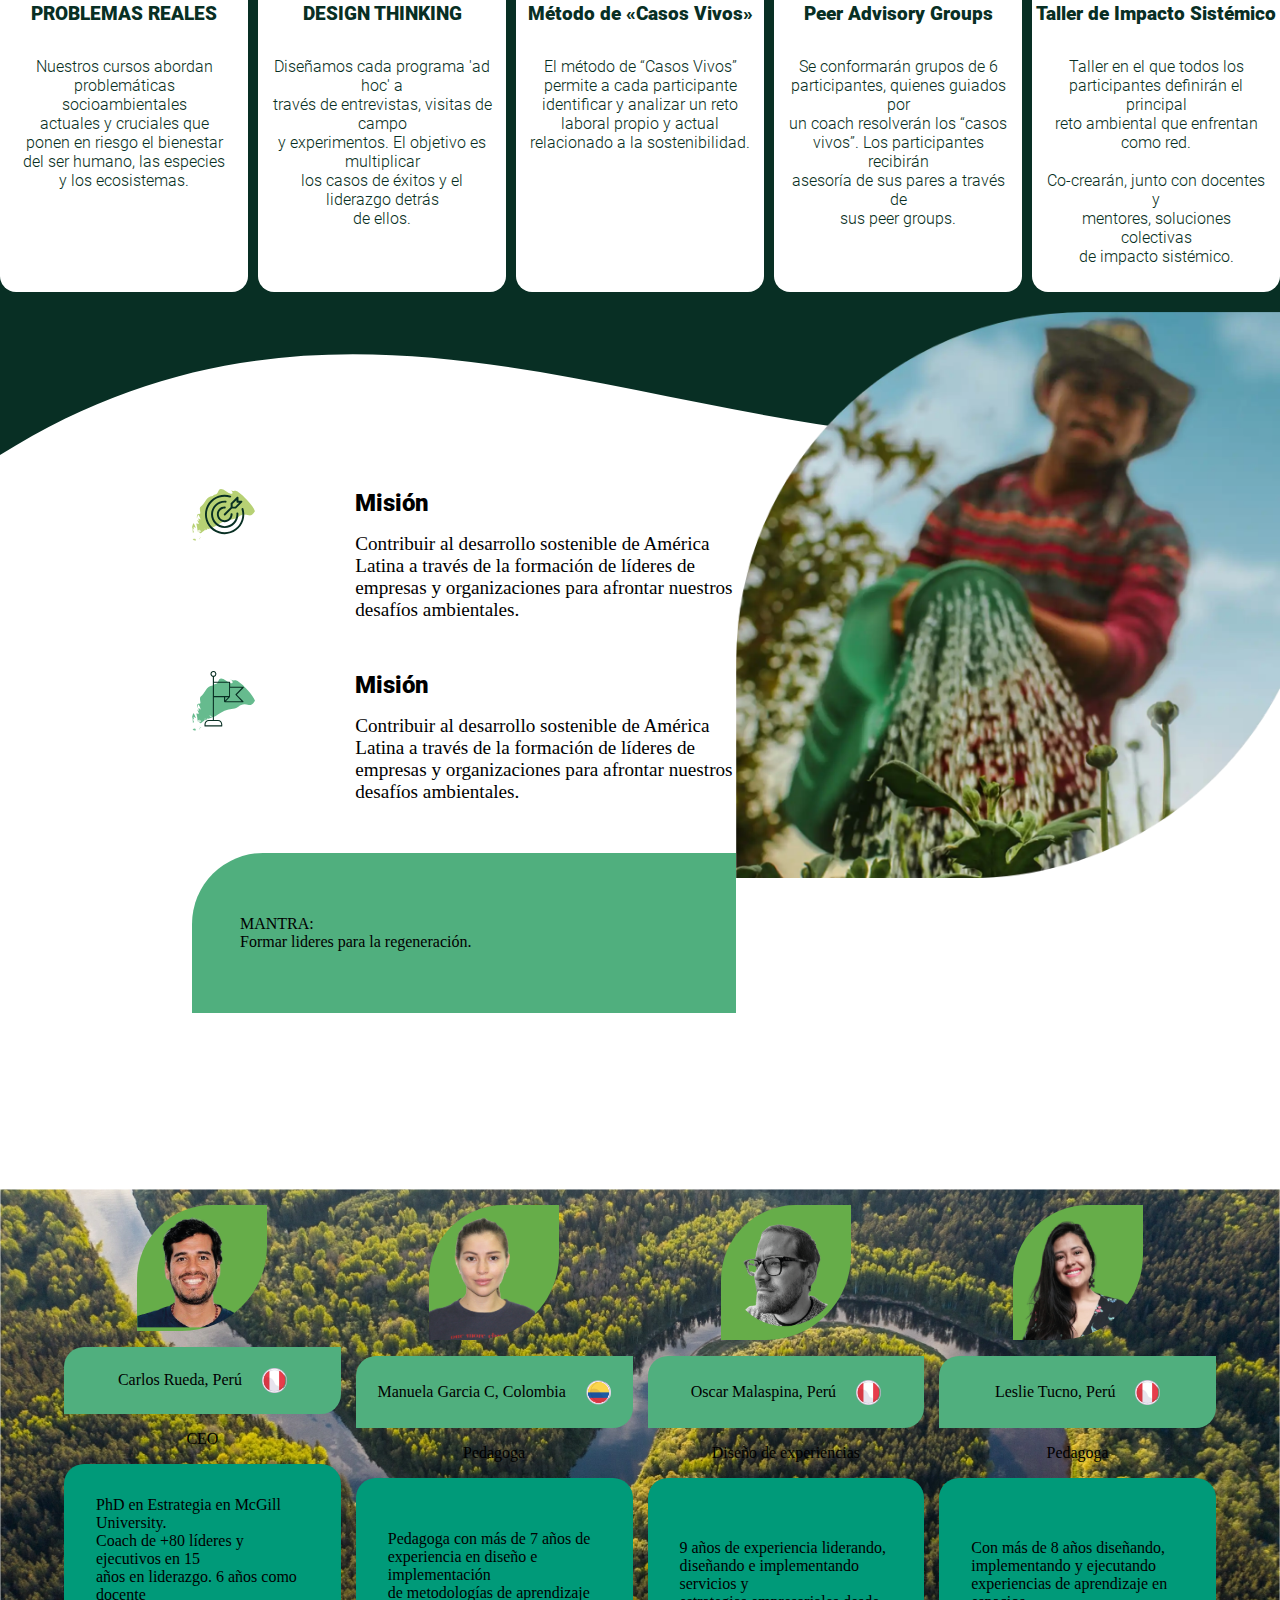
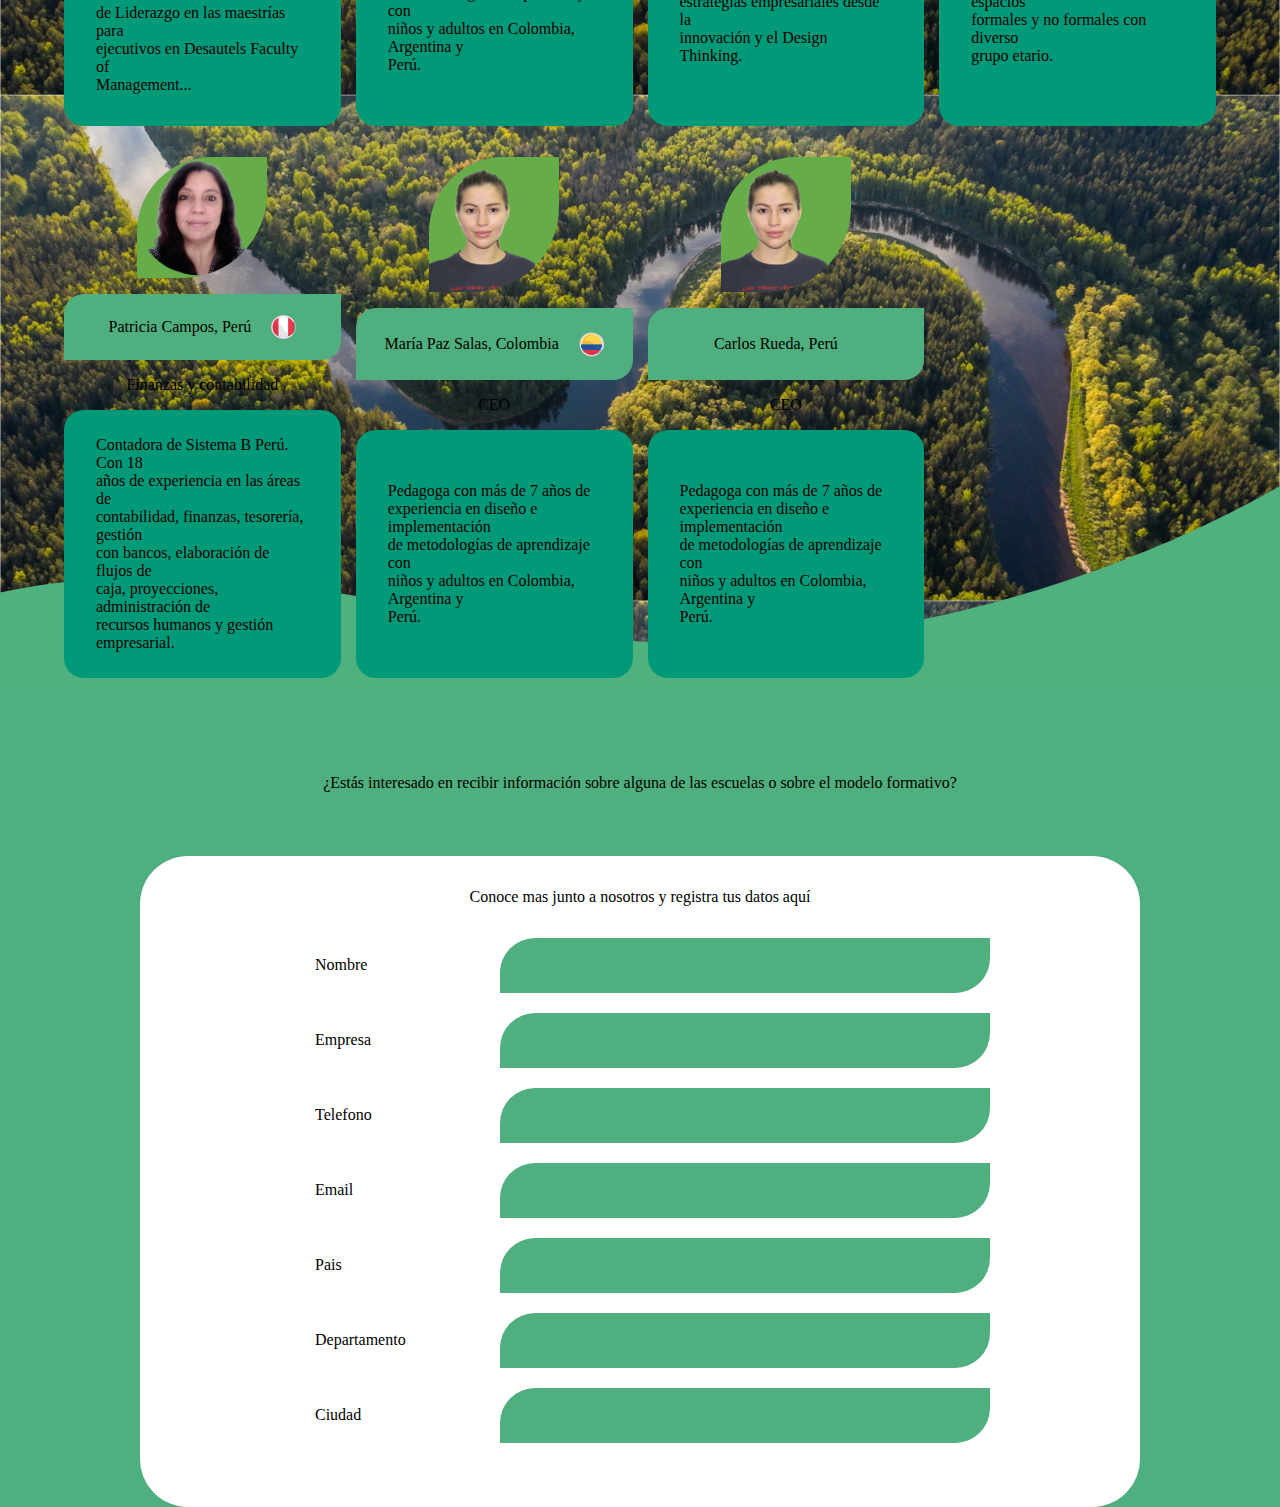
==== commit e2a910b0: "ultimas seccines" ====
--- a/index.html
+++ b/index.html
@@ -31,7 +31,7 @@
       <div class="grid-tarjetas" id="grid-tarjetas">
         <div class="container-tajeta">
           <div class="caja-hoja">
-            <p style="color: #082f24; font-family: roboto">
+            <p style="color: #082f24; font-family: BasisBlack">
               MUNICIPIOS <br />
               RESILIENTES
             </p>
@@ -55,7 +55,7 @@
         </div>
         <div class="container-tajeta">
           <div class="caja-hoja">
-            <p style="color: #082f24; font-family: roboto; text-align: center">
+            <p style="color: #082f24; font-family: BasisBlack; text-align: center">
               GENERACIÓN 'R'
             </p>
           </div>
@@ -79,7 +79,7 @@
         </div>
         <div class="container-tajeta">
           <div class="caja-hoja">
-            <p style="color: #082f24; font-family: roboto; text-align: center">
+            <p style="color: #082f24; font-family: BasisBlack; text-align: center">
               DESARROLLO URBANO <br />SOSTENIBLE
             </p>
           </div>
@@ -100,7 +100,7 @@
         </div>
         <div class="container-tajeta">
           <div class="caja-hoja">
-            <p style="color: #082f24; font-family: roboto; text-align: center">
+            <p style="color: #082f24; font-family: BasisBlack; text-align: center">
               EMPRESAS <br />CARBONO NEUTRAL
             </p>
           </div>
@@ -122,7 +122,7 @@
         </div>
         <div class="container-tajeta">
           <div class="caja-hoja">
-            <p style="color: #082f24; font-family: roboto; text-align: center">
+            <p style="color: #082f24; font-family: BasisBlack; text-align: center">
               REFORESTACIÓN <br />ANDINO-AMAZÓNICA
             </p>
           </div>
@@ -145,7 +145,7 @@
         </div>
         <div class="container-tajeta">
           <div class="caja-hoja">
-            <p style="color: #082f24; font-family: roboto; text-align: center">
+            <p style="color: #082f24; font-family: BasisBlack; text-align: center">
               AGRICULTURA<br />
               REGENERATIVA
             </p>
--- a/index.css
+++ b/index.css
@@ -105,33 +105,33 @@
   justify-content: space-between;
   position: relative;
 }
-.mantra{
-  width: 100%;
-    background: #50af7e;
-    height: 10%;
-    display: flex;
-    flex-direction: column;
-    justify-content: center;
-    border-radius: 71px 0 0 0;
-    padding: 5rem 0;
-    padding-left: 3rem;
+.mantra {
+  width: 100%;
+  background: #50af7e;
+  height: 10%;
+  display: flex;
+  flex-direction: column;
+  justify-content: center;
+  border-radius: 71px 0 0 0;
+  padding: 5rem 0;
+  padding-left: 3rem;
 }
 .mision {
   max-width: 70%;
 }
 .container-mision {
   max-width: 100%;
-    width: 100%;
-    gap: 100px;
-    display: flex;
+  width: 100%;
+  gap: 100px;
+  display: flex;
 }
 .container-mision-vision {
   max-width: 50%;
-    width: 50%;
-    gap: 50px;
-    display: flex;
-    flex-direction: column;
-    margin-top: 30px;
+  width: 50%;
+  gap: 50px;
+  display: flex;
+  flex-direction: column;
+  margin-top: 30px;
 }
 .container-mision-vision img {
   width: 100%;
@@ -155,11 +155,11 @@
 .container-tajeta p {
   color: white;
   text-align: center;
-  font-family: roboto;
+  font-family: RobotoRegular;
   padding-top: 20px;
   font-size: 1.2rem;
 }
-.container-cards-equipo{
+.container-cards-equipo {
   max-width: 90%;
   margin-left: auto;
   margin-right: auto;
@@ -170,37 +170,36 @@
   height: 100%;
 }
 .container-cards-equipo > div:nth-child(5),
-  
-  .container-cards-equipo > div:nth-child(7) {
-    margin-left: auto;
-    margin-right: auto;
-  }
+.container-cards-equipo > div:nth-child(7) {
+  margin-left: auto;
+  margin-right: auto;
+}
 .container-equipo {
   background-image: url(fotofooter.webp);
   background-size: 100%;
   position: relative;
   overflow: hidden;
 }
-.card-equipo{
+.card-equipo {
   display: flex;
   flex-direction: column;
   align-items: center;
 }
-.card-equipo .foto{
+.card-equipo .foto {
   width: 130px;
-    height: 150px;
+  height: 150px;
   background-color: #66ad49;
-  
+
   border-radius: 75px 0 85px 0;
 }
-.mt-1{
+.mt-1 {
   margin-top: 1rem;
 }
-.card-equipo .biografia{
+.card-equipo .biografia {
   width: 100%;
   z-index: 2;
   background-color: #009a79;
-  
+
   display: flex;
   justify-content: center;
   align-items: center;
@@ -208,23 +207,23 @@
   padding: 2rem;
   height: 50%;
 }
-.card-equipo .nombre{
+.card-equipo .nombre {
   width: 100%;
   height: 15%;
   background-color: #50af7e;
-  
+
   display: flex;
   justify-content: center;
   align-items: center;
   border-radius: 20px 0 20px 0;
 }
-.card-equipo .foto img{
+.card-equipo .foto img {
   max-width: 100%;
-} 
-.card-equipo .nombre img{
+}
+.card-equipo .nombre img {
   max-width: 9%;
   margin-left: 20px;
-}   
+}
 /* .container-equipo img {
   width: 100%;
   max-width: 100%;
@@ -238,10 +237,10 @@
   display: flex;
   justify-content: center;
 }
-.ocultar{
+.ocultar {
   display: none;
 }
-.container-formulario{
+.container-formulario {
   background-color: #50af7e;
   display: flex;
   justify-content: center;
@@ -249,44 +248,44 @@
   align-items: center;
   position: relative;
 }
-.formulario{
+.formulario {
   max-width: 1000px;
-    width: 100%;
-    display: flex;
-    flex-direction: column;
-    justify-content: center;
-    align-items: center;
-    background-color: white;
-    padding: 2rem 0;
-    margin-top: 4rem;
-    border-radius: 3rem;
-}
-.camposFormulario{
+  width: 100%;
+  display: flex;
+  flex-direction: column;
+  justify-content: center;
+  align-items: center;
+  background-color: white;
+  padding: 2rem 0;
+  margin-top: 4rem;
+  border-radius: 3rem;
+}
+.camposFormulario {
   display: flex;
   height: 55px;
 }
-.camposFormulario label{
+.camposFormulario label {
   width: 30%;
   display: flex;
   align-items: center;
   padding-left: 25px;
 }
-.camposFormulario input{
+.camposFormulario input {
   width: 70%;
   background-color: #50af7e;
   border-style: none;
   border: none;
   border-radius: 35px 0 35px 0;
 }
-form{
+form {
   padding: 2rem 0;
   max-width: 70%;
   width: 100%;
   max-width: 70%;
-    width: 100%;
-    display: flex;
-    flex-direction: column;
-    row-gap: 20px;
+  width: 100%;
+  display: flex;
+  flex-direction: column;
+  row-gap: 20px;
 }
 .leaf-components {
   max-width: 50%;
@@ -360,13 +359,12 @@
   margin-bottom: 5rem;
   position: relative;
 }
-.container-objetivos img{
+.container-objetivos img {
   position: absolute;
-    width: 100%;
-    top: -44%;
-    z-index: 1;
-}
-
+  width: 100%;
+  top: -44%;
+  z-index: 1;
+}
 
 .container-objetivos p {
   color: white;
@@ -487,14 +485,14 @@
 }
 .parrafoBanner {
   text-align: center;
-    font-family: roboto;
-    color: white;
-    padding-top: 100px;
-    position: relative;
-    z-index: 3;
+  font-family: roboto;
+  color: white;
+  padding-top: 100px;
+  position: relative;
+  z-index: 3;
 }
 .title-1 {
-  font-family: RobotoBlack;
+  font-family: BasisBlack;
   color: white;
   font-size: 3.6rem;
   padding-top: 3rem;
@@ -530,31 +528,32 @@
     justify-content: center;
     padding-top: 5rem;
     padding-bottom: 3rem;
-     margin-bottom: 0; 
+    margin-bottom: 0;
     position: relative;
     background-image: url(imgobjetivos.webp);
     background-size: 696%;
     background-position: 10%;
-}
+  }
   .container-cards-equipo {
-     max-width: 700%; 
+    max-width: 700%;
     margin-left: auto;
     margin-right: auto;
     display: flex;
-     gap: 15px; 
+    gap: 15px;
     margin-bottom: 3rem;
     height: 100%;
-    width: 700%;}
-    .container-objetivos img{
-      display: none;
-    }
-    .card-equipo {
-      display: flex;
-      flex-direction: column;
-      align-items: center;
-      /* max-width: 53%; */
-      width: 100%;
-      margin: 20px;
+    width: 700%;
+  }
+  .container-objetivos img {
+    display: none;
+  }
+  .card-equipo {
+    display: flex;
+    flex-direction: column;
+    align-items: center;
+    /* max-width: 53%; */
+    width: 100%;
+    margin: 20px;
   }
 
   .pad-x-15 {
@@ -639,7 +638,7 @@
     justify-content: center;
     width: 500%;
   }
-  
+
   .texto-crecimiento {
     font-size: 1.1rem;
   }
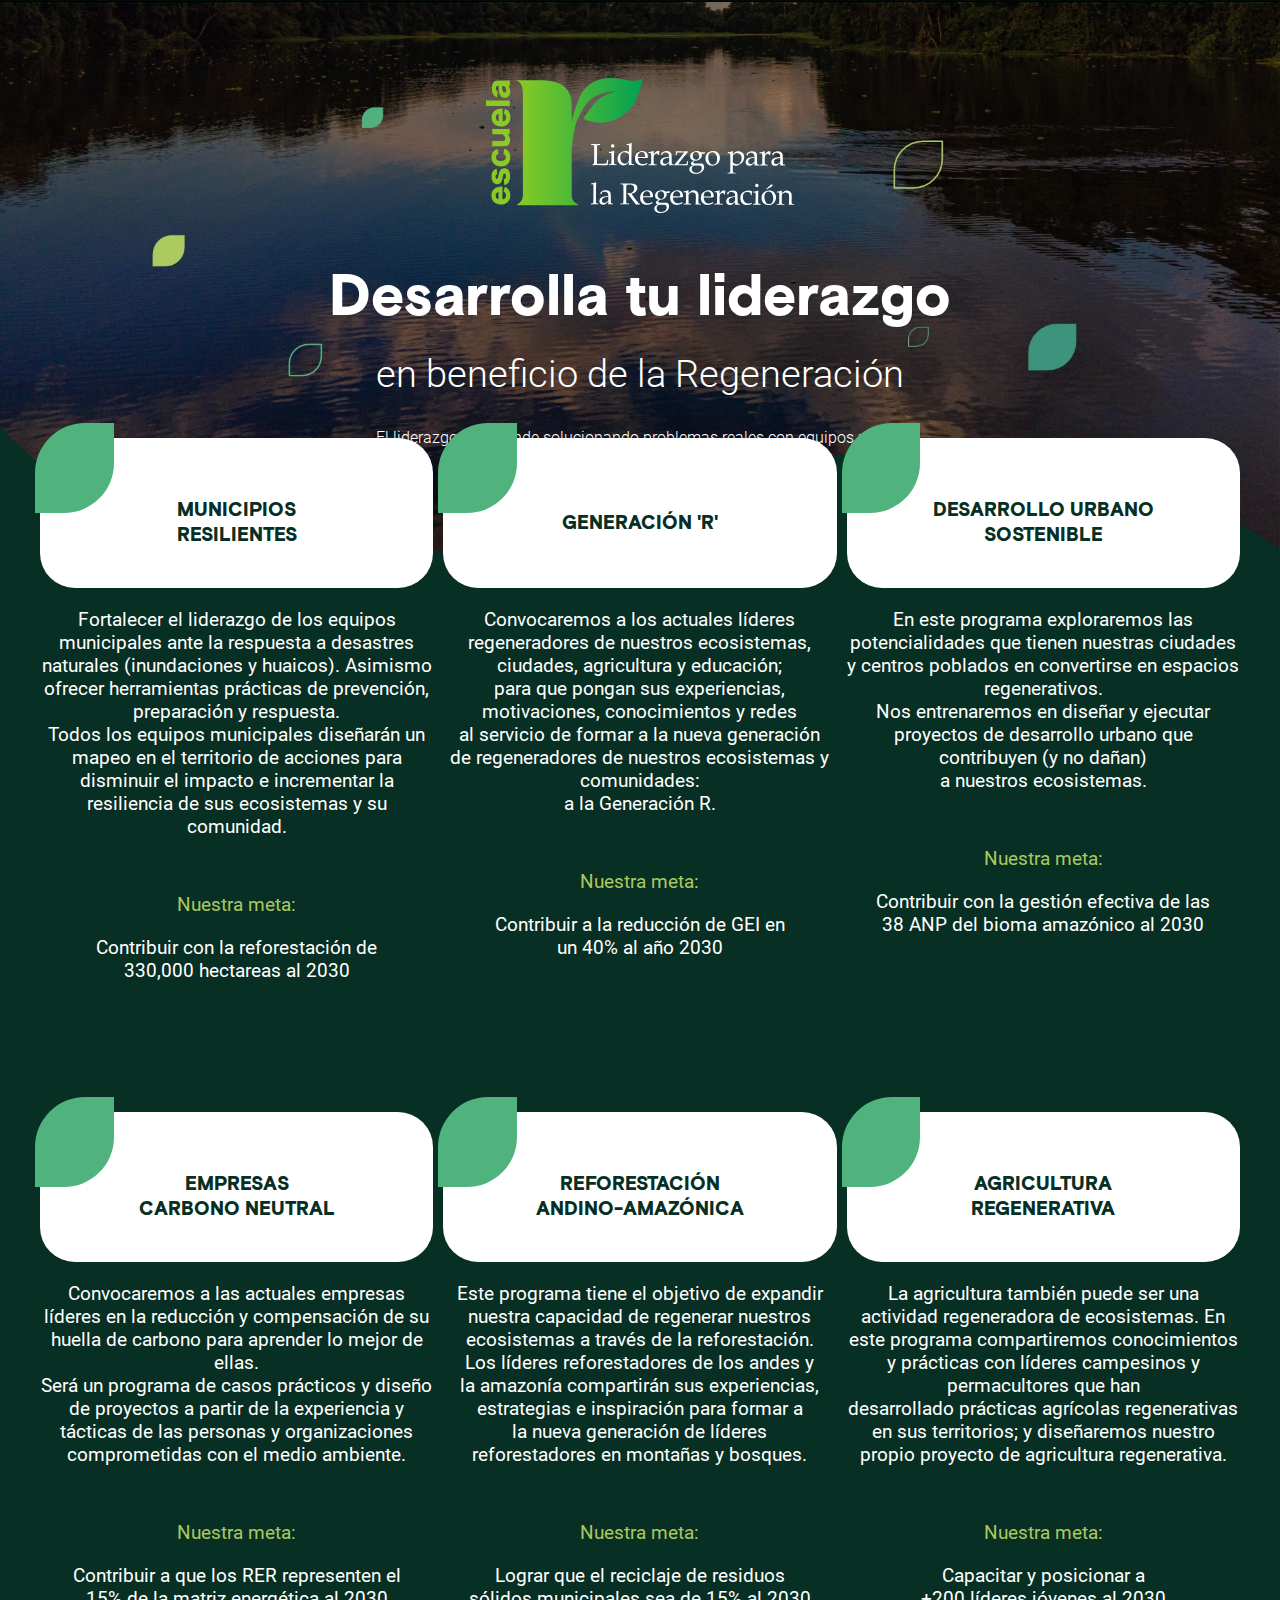
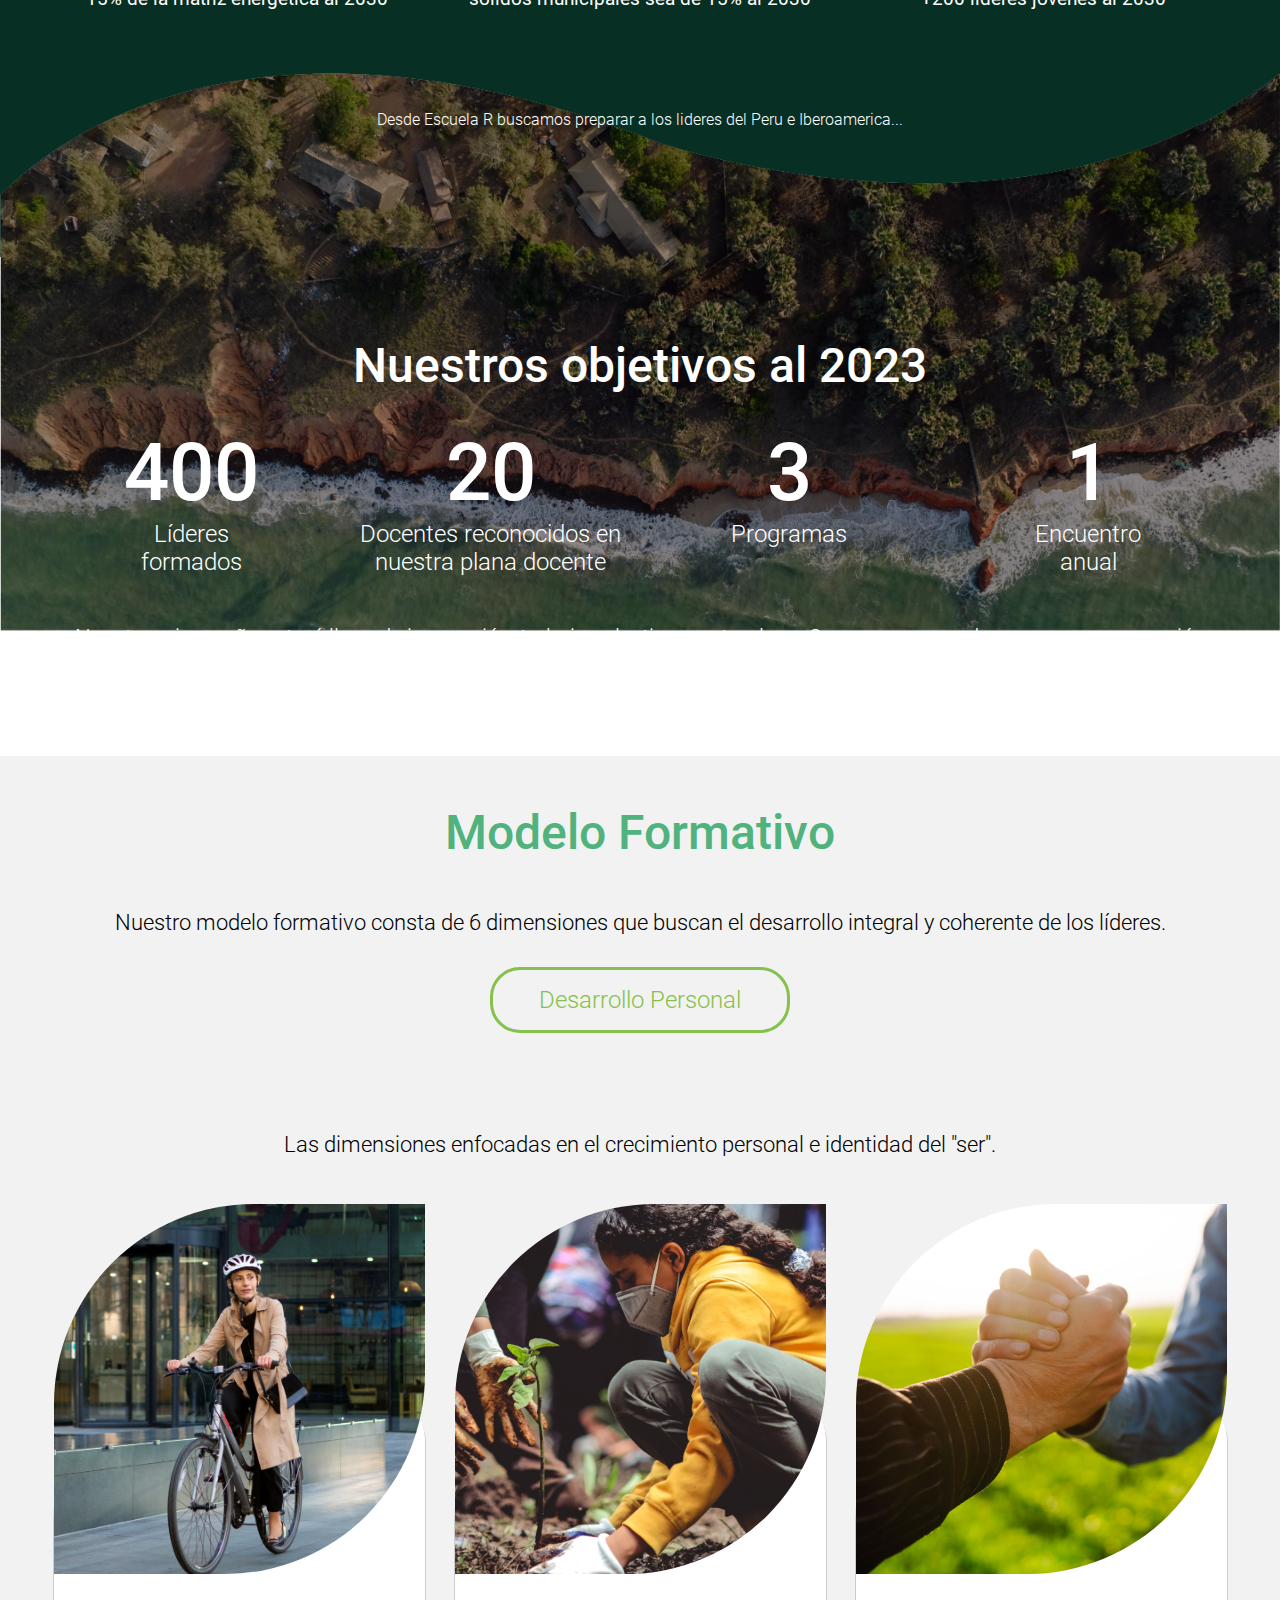
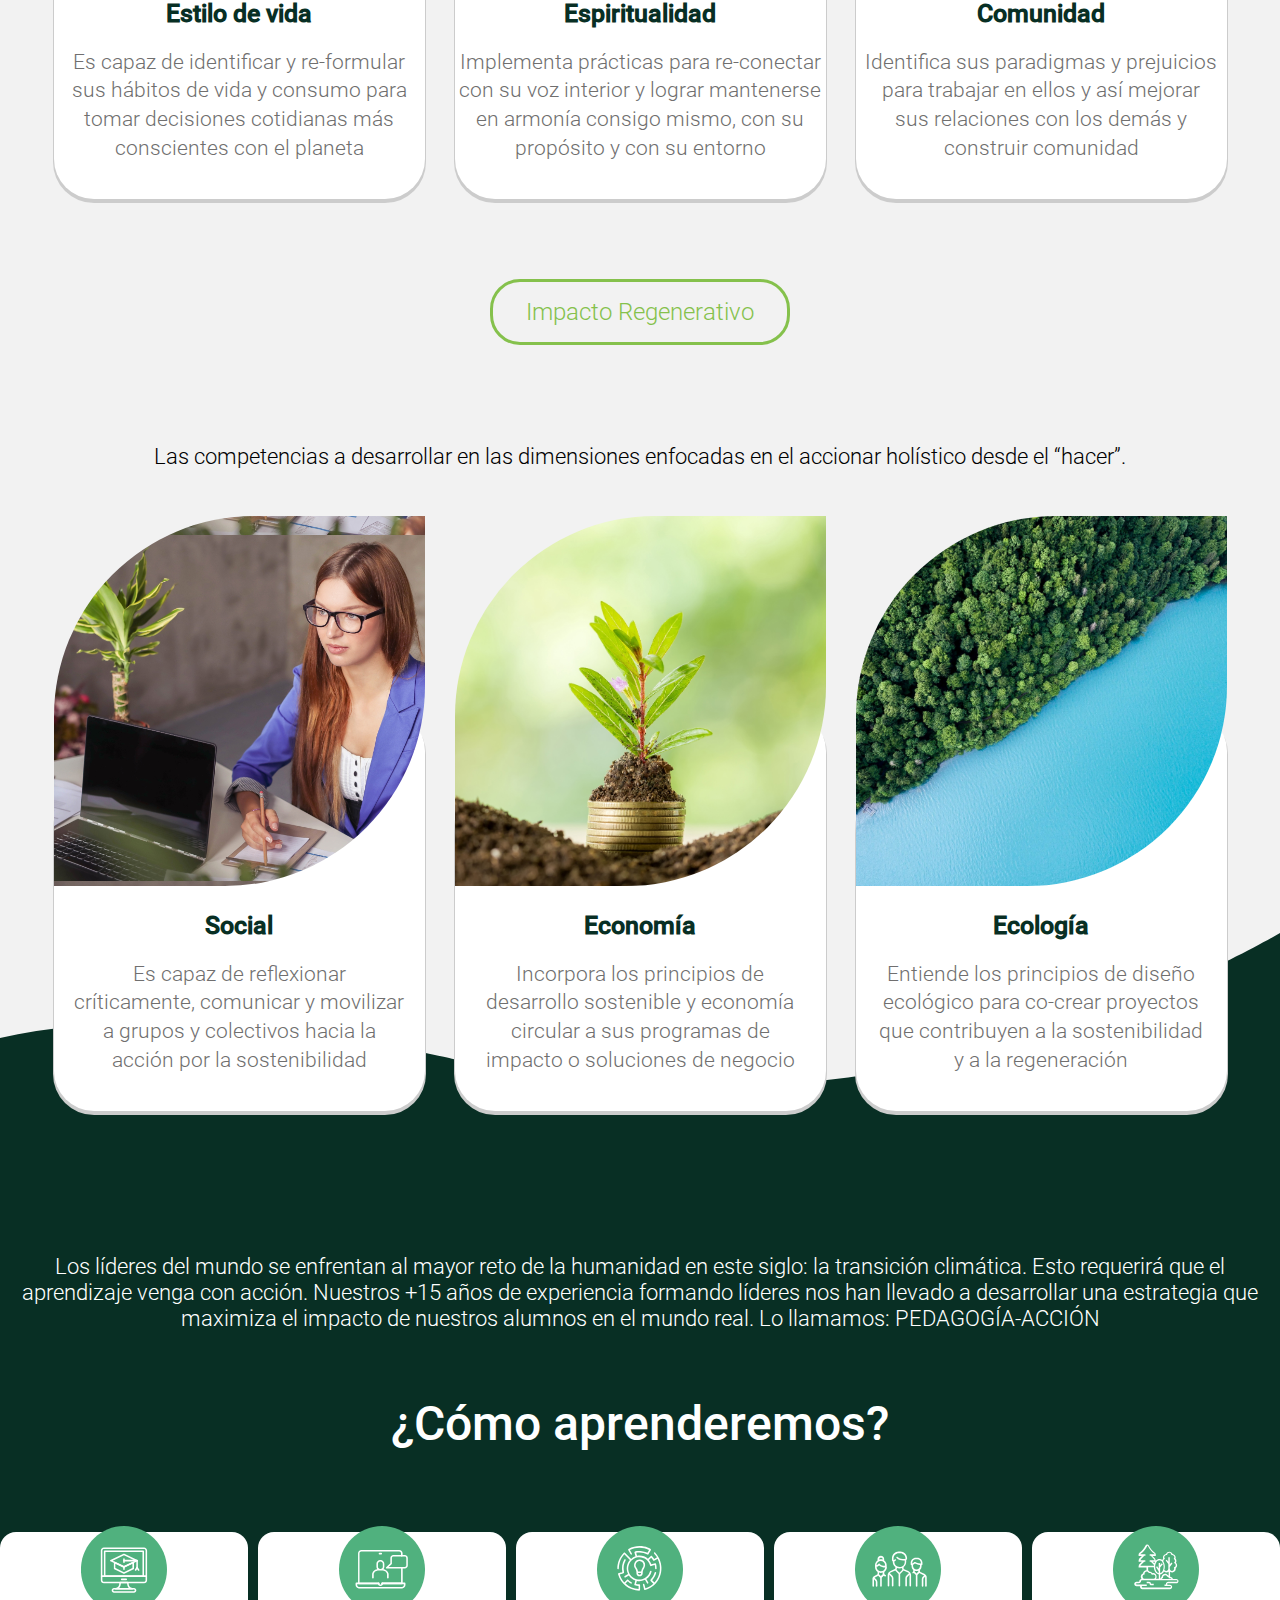
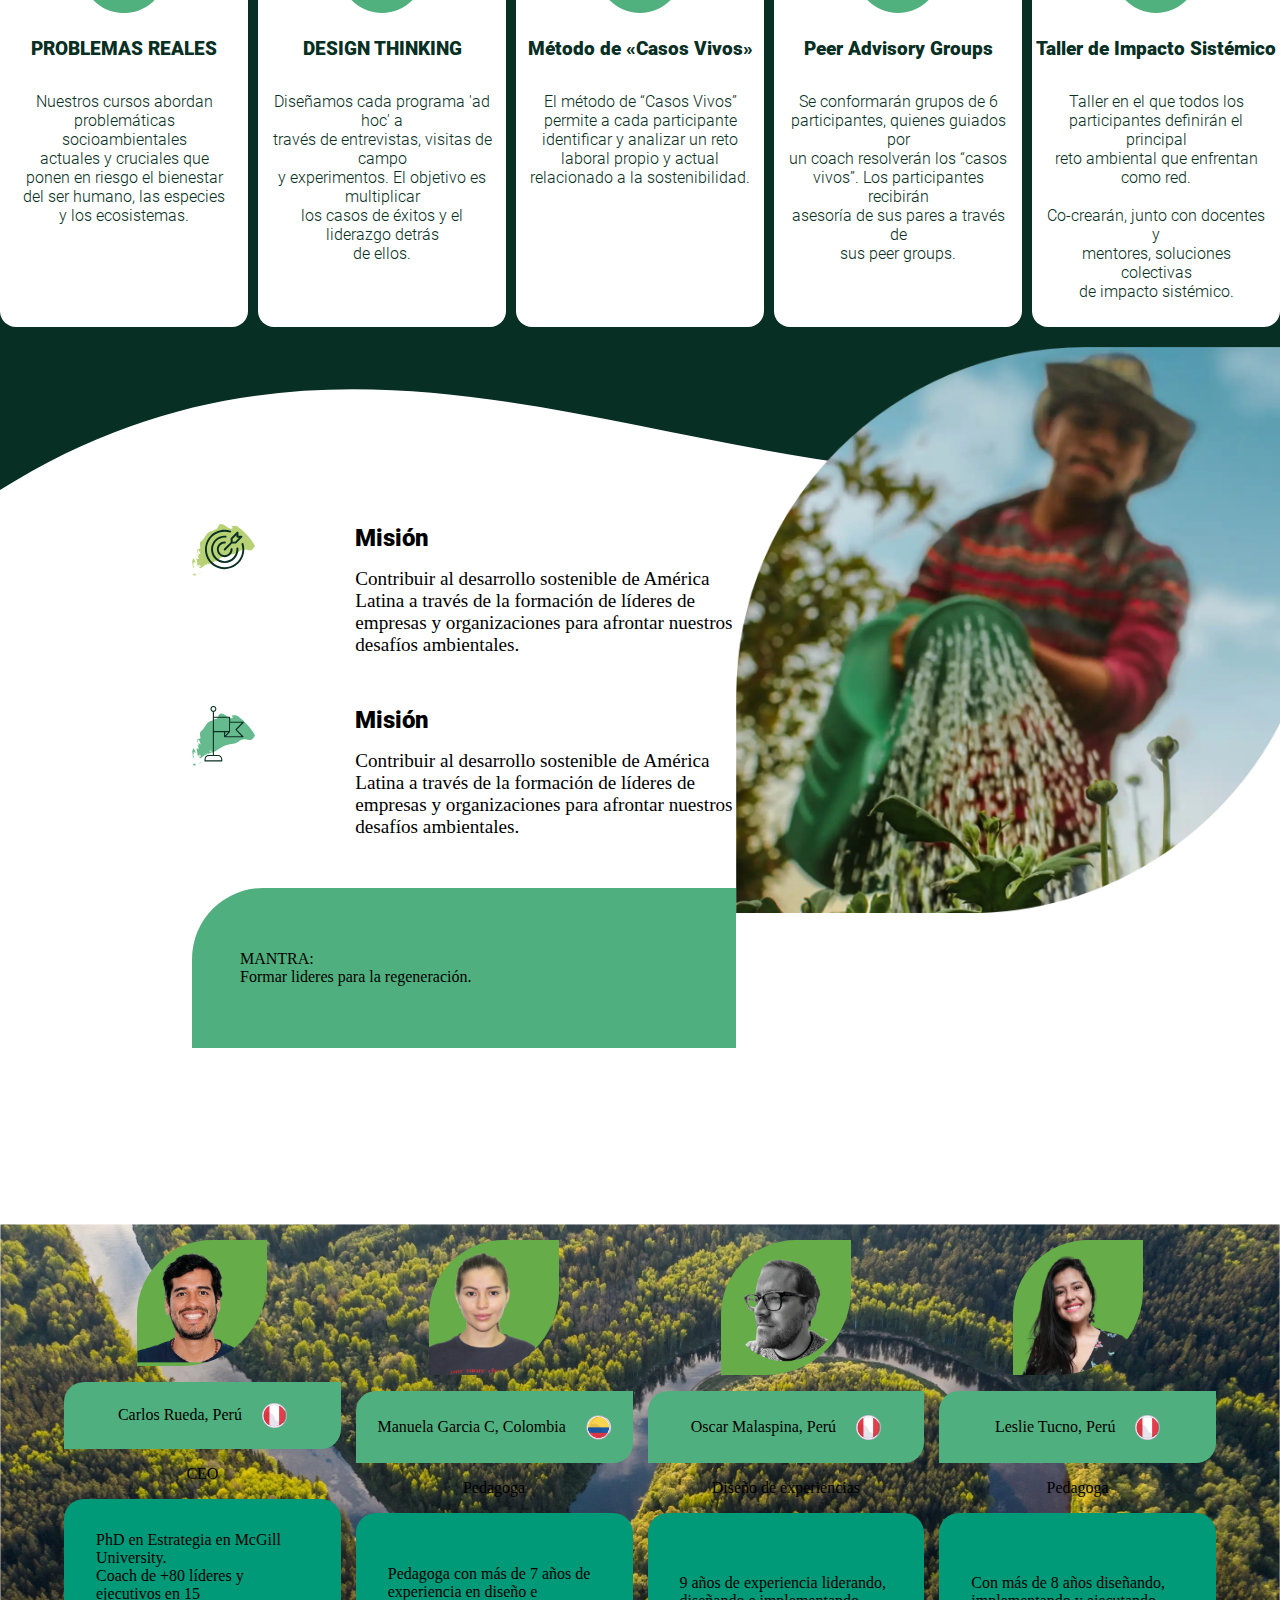
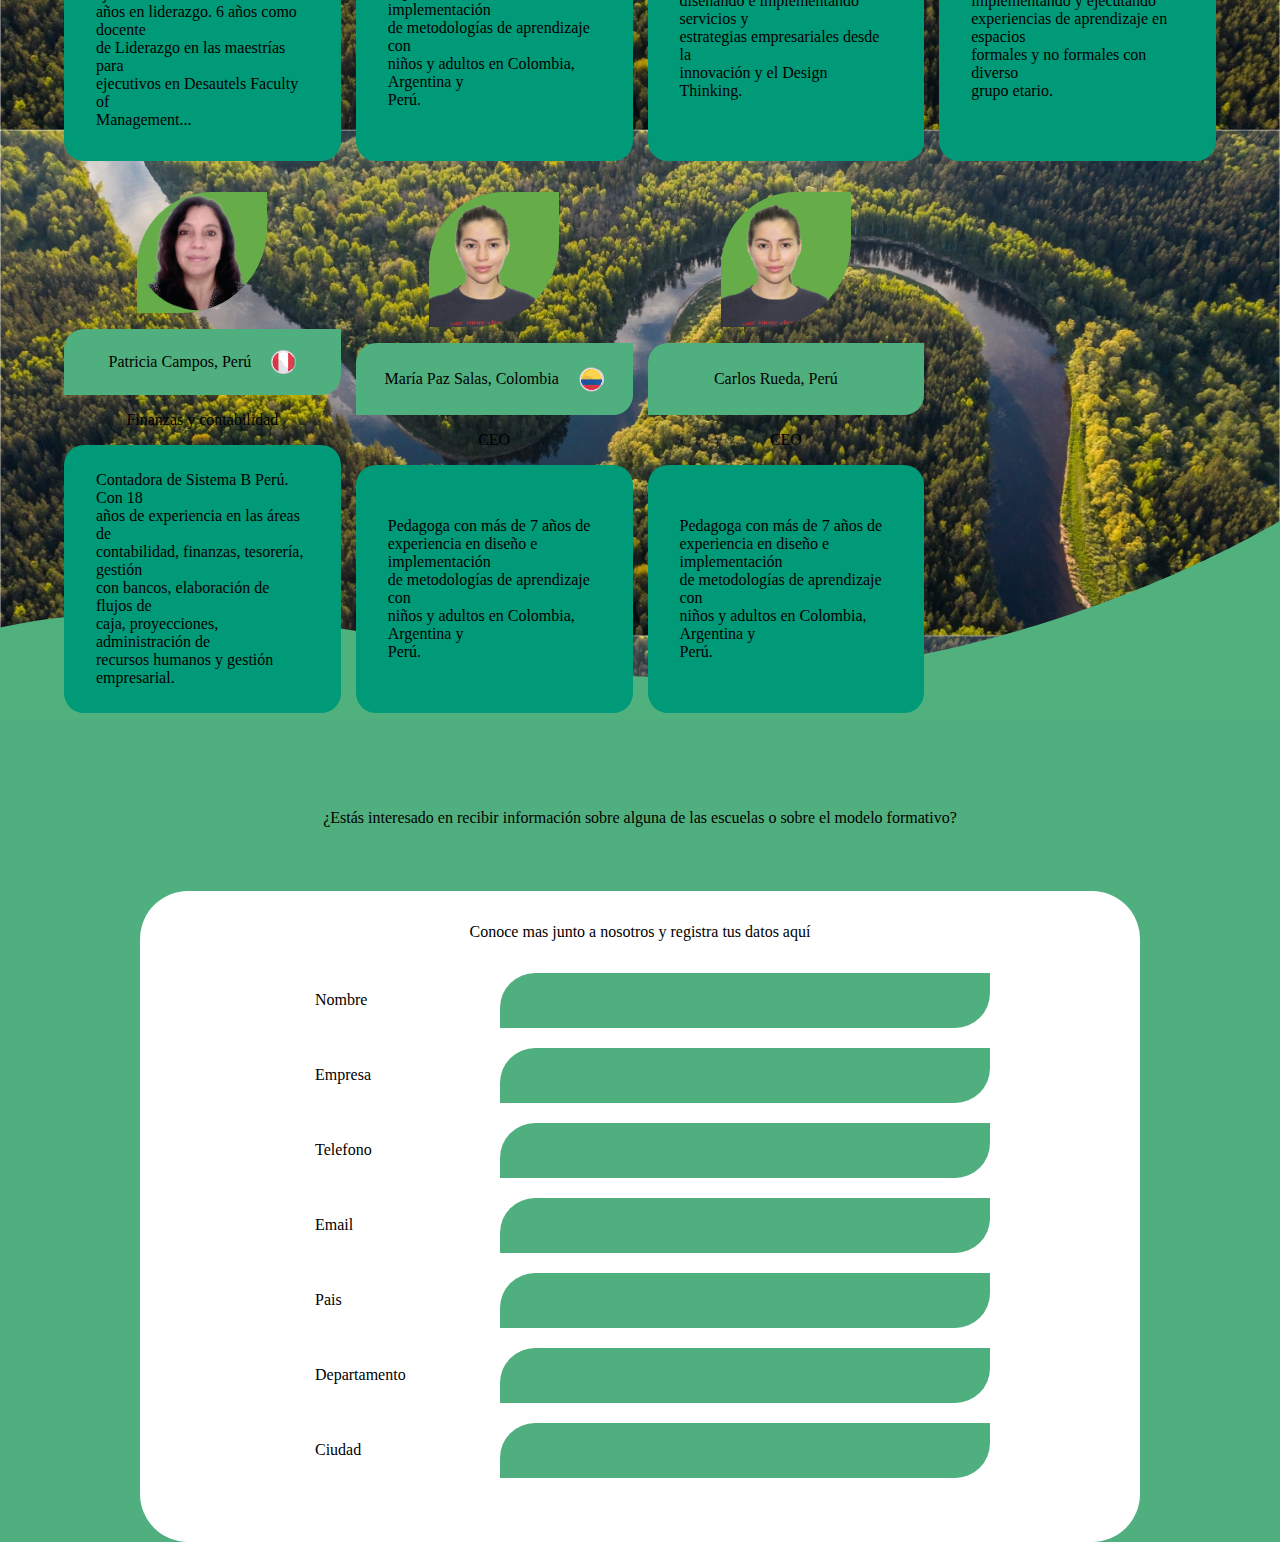
==== commit 0ebb3526: "ultimas seccines" ====
--- a/index.html
+++ b/index.html
@@ -46,7 +46,7 @@
             territorio de acciones para <br />disminuir el impacto e incrementar
             la resiliencia de sus ecosistemas y su comunidad.<br />
           </p>
-          <p>Nuestra meta:</p>
+          <p style="padding-top: 55px; color: #AAC860;">Nuestra meta:</p>
           <p>
             Contribuir con la reforestación de <br />
             330,000 hectareas al 2030
@@ -70,7 +70,7 @@
             de regeneradores de nuestros ecosistemas y comunidades: <br />
             a la Generación R.
           </p>
-          <p>Nuestra meta:</p>
+          <p style="padding-top: 55px; color: #AAC860;">Nuestra meta:</p>
           <p>
             Contribuir a la reducción de GEI en <br />
             un 40% al año 2030
@@ -91,7 +91,7 @@
             urbano que contribuyen (y no dañan) <br />
             a nuestros ecosistemas.<br />
           </p>
-          <p>Nuestra meta:</p>
+          <p style="padding-top: 55px; color: #AAC860;">Nuestra meta:</p>
           <p>
             Contribuir con la gestión efectiva de las<br />
             38 ANP del bioma amazónico al 2030
@@ -113,7 +113,7 @@
             tácticas de las personas y organizaciones <br />
             comprometidas con el medio ambiente.
           </p>
-          <p style="padding-top: 55px">Nuestra meta:</p>
+          <p style="padding-top: 55px; color: #AAC860;">Nuestra meta:</p>
           <p>
             Contribuir a que los RER representen el<br />
             15% de la matriz energética al 2030
@@ -136,7 +136,7 @@
             la nueva generación de líderes <br />
             reforestadores en montañas y bosques.
           </p>
-          <p>Nuestra meta:</p>
+          <p style="padding-top: 55px; color: #AAC860;">Nuestra meta:</p>
           <p>
             Lograr que el reciclaje de residuos<br />
             sólidos municipales sea de 15% al 2030
@@ -151,15 +151,15 @@
             </p>
           </div>
           <p>
-            La agricultura también puede ser una actividad <br />
-            regeneradora de ecosistemas. En este programa <br />
-            compartiremos conocimientos y prácticas con <br />
+            La agricultura también puede ser una<br /> actividad 
+            regeneradora de ecosistemas. En <br /> este programa
+            compartiremos conocimientos<br /> y prácticas con 
             líderes campesinos y permacultores que han <br />
             desarrollado prácticas agrícolas regenerativas <br />
             en sus territorios; y diseñaremos nuestro <br />
             propio proyecto de agricultura regenerativa.
           </p>
-          <p>Nuestra meta:</p>
+          <p style="padding-top: 55px; color: #AAC860;">Nuestra meta:</p>
           <p>
             Capacitar y posicionar a<br />
             +200 líderes jóvenes al 2030
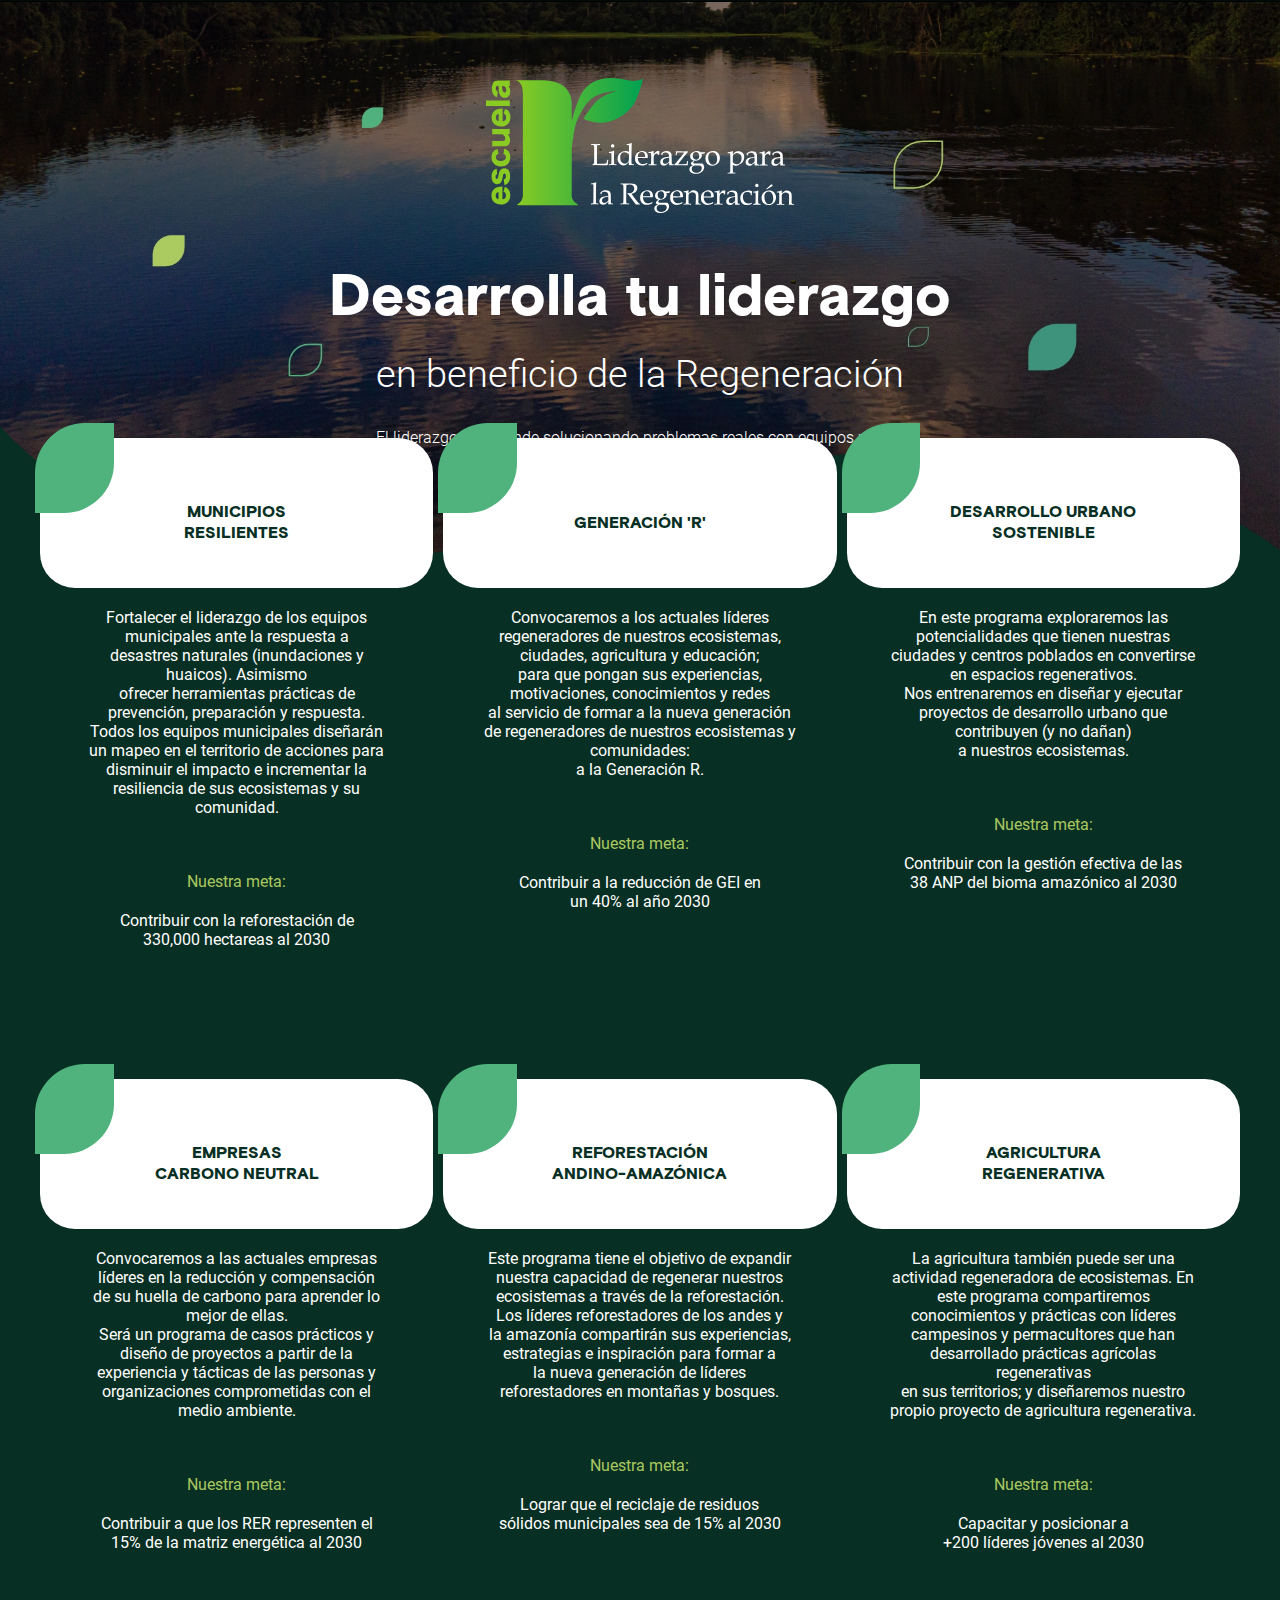
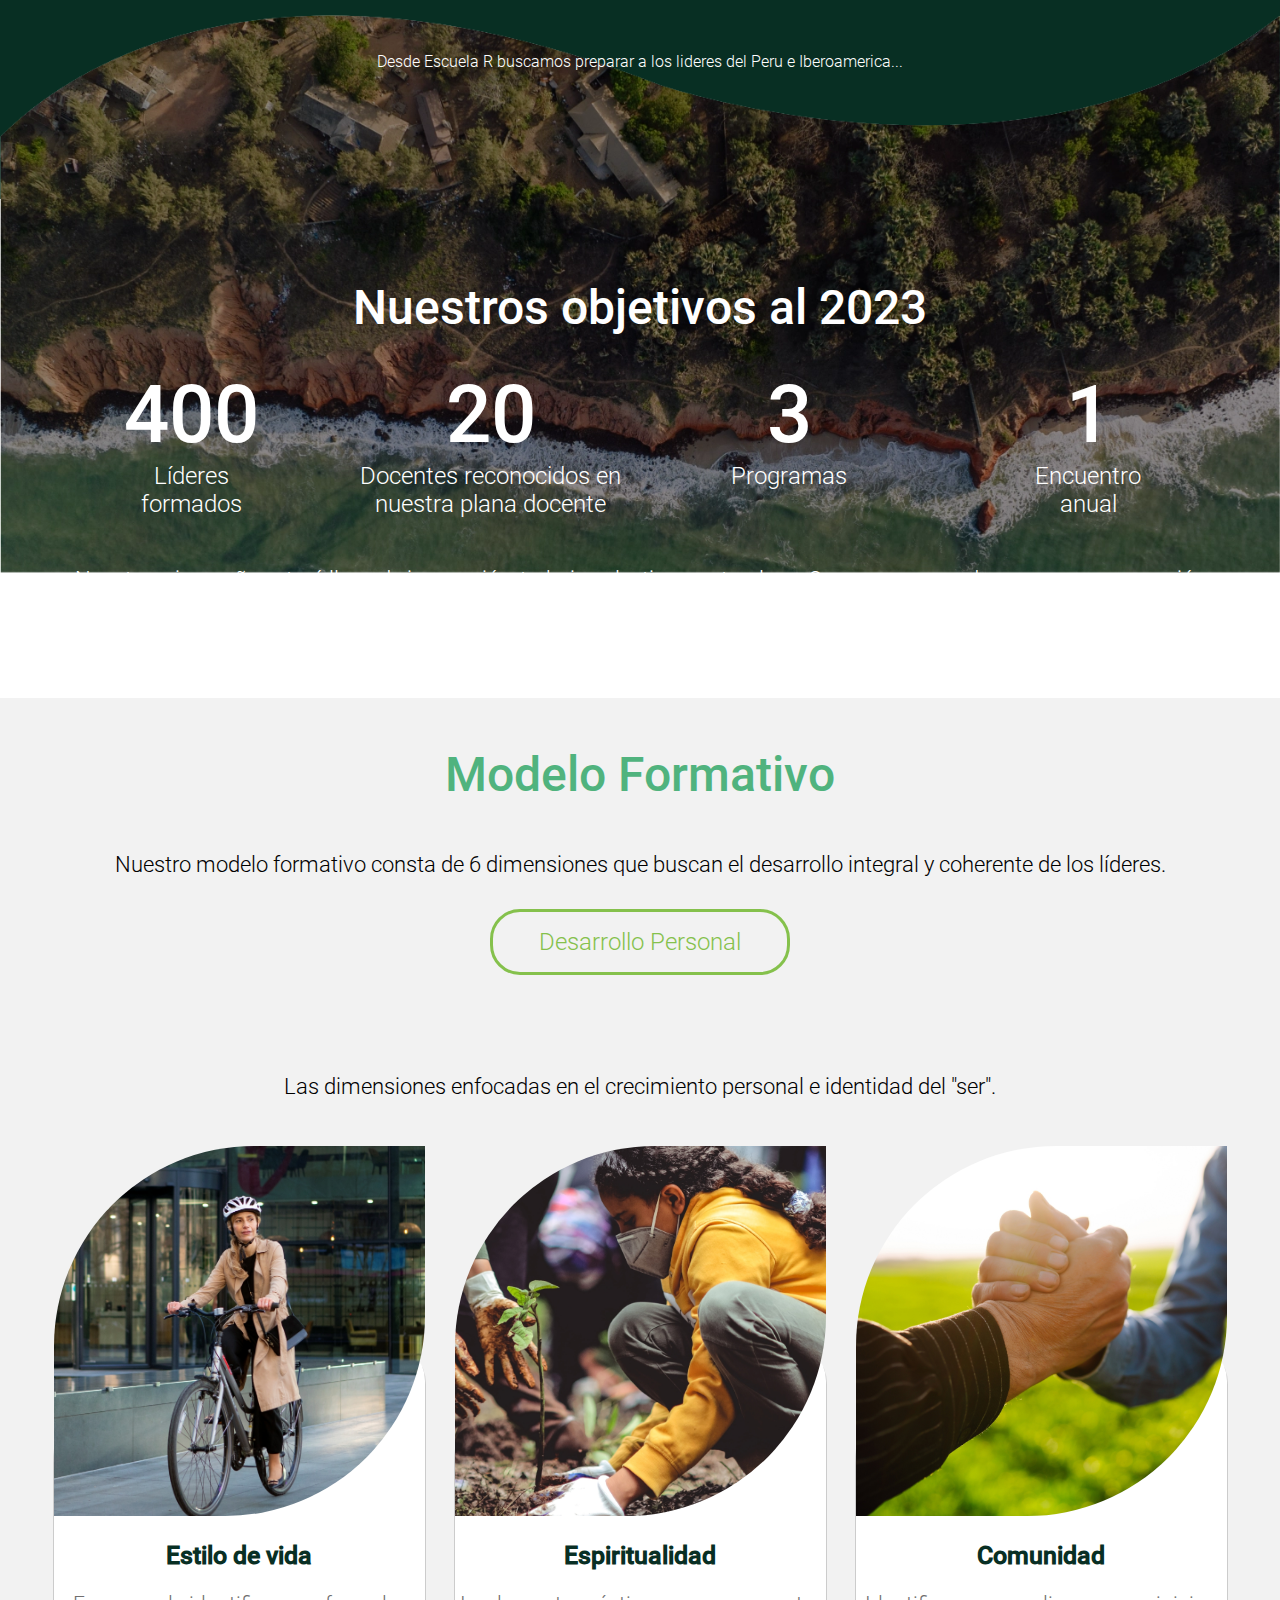
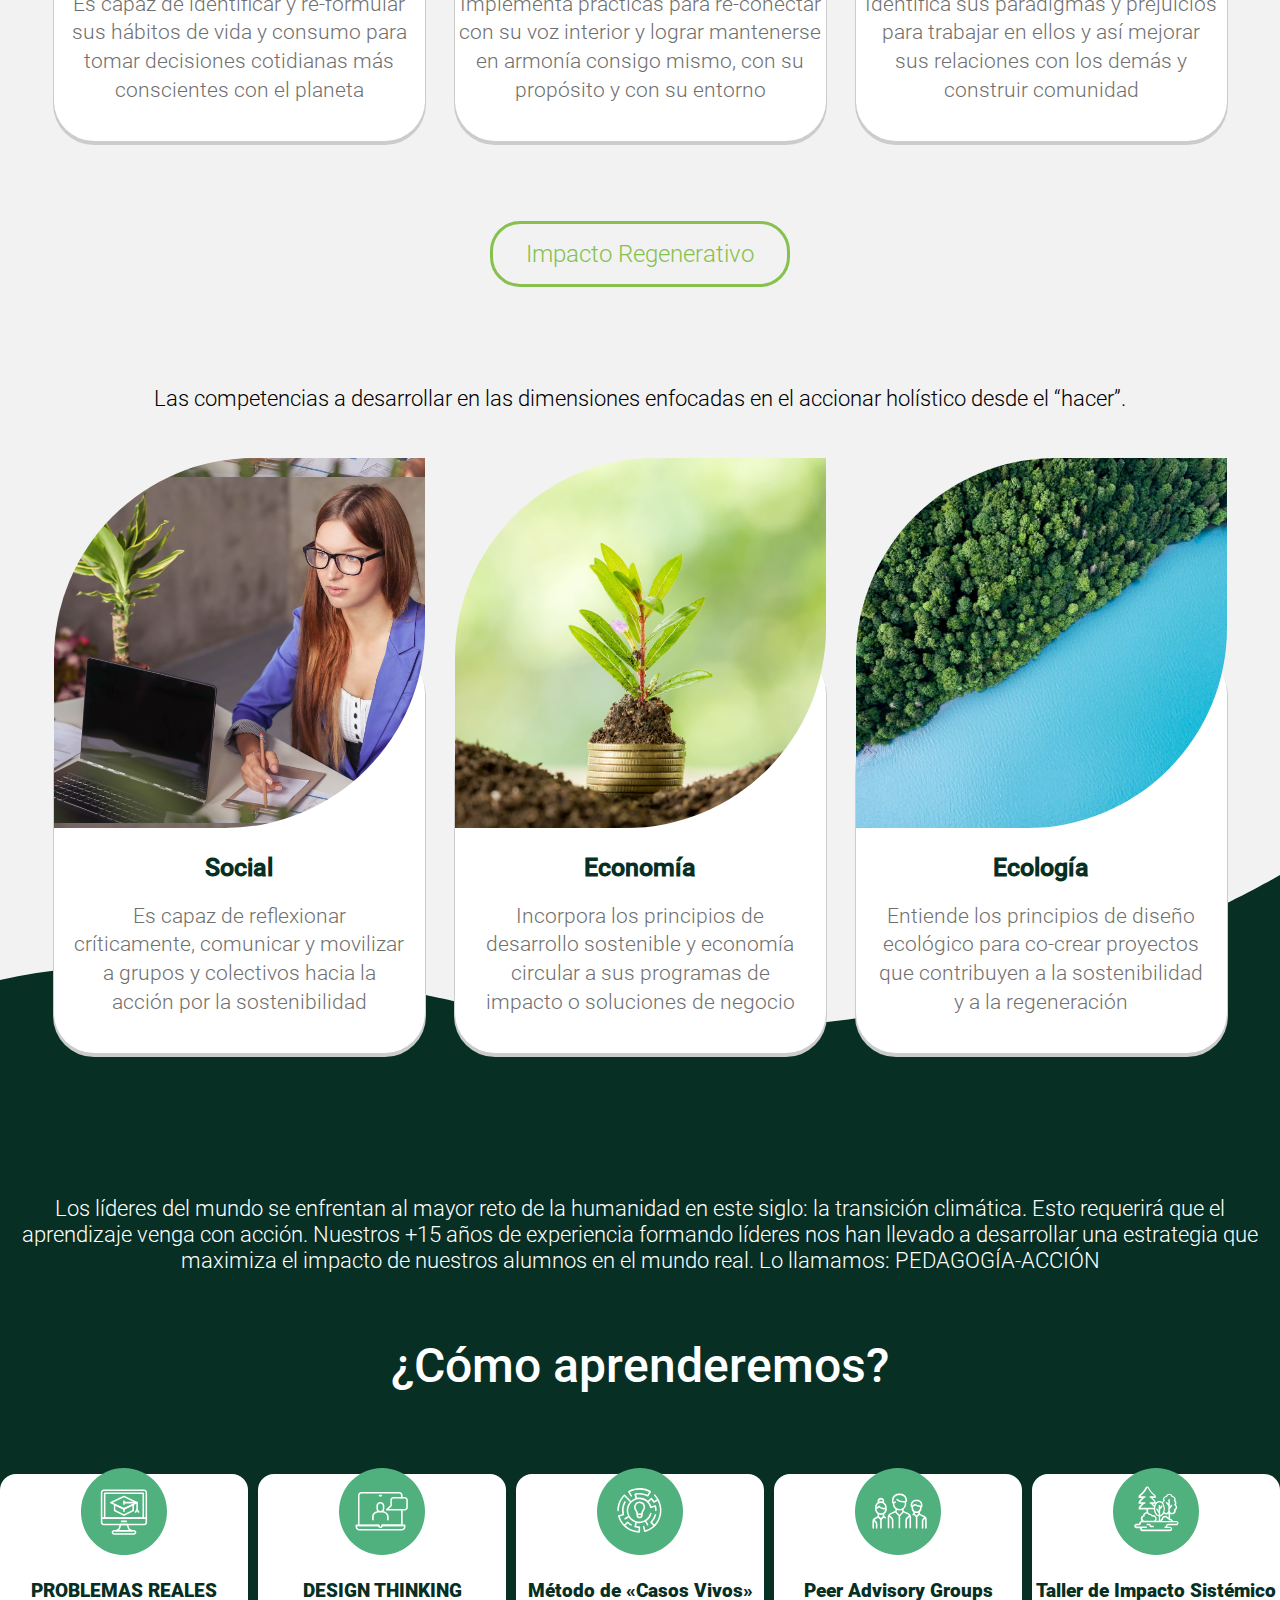
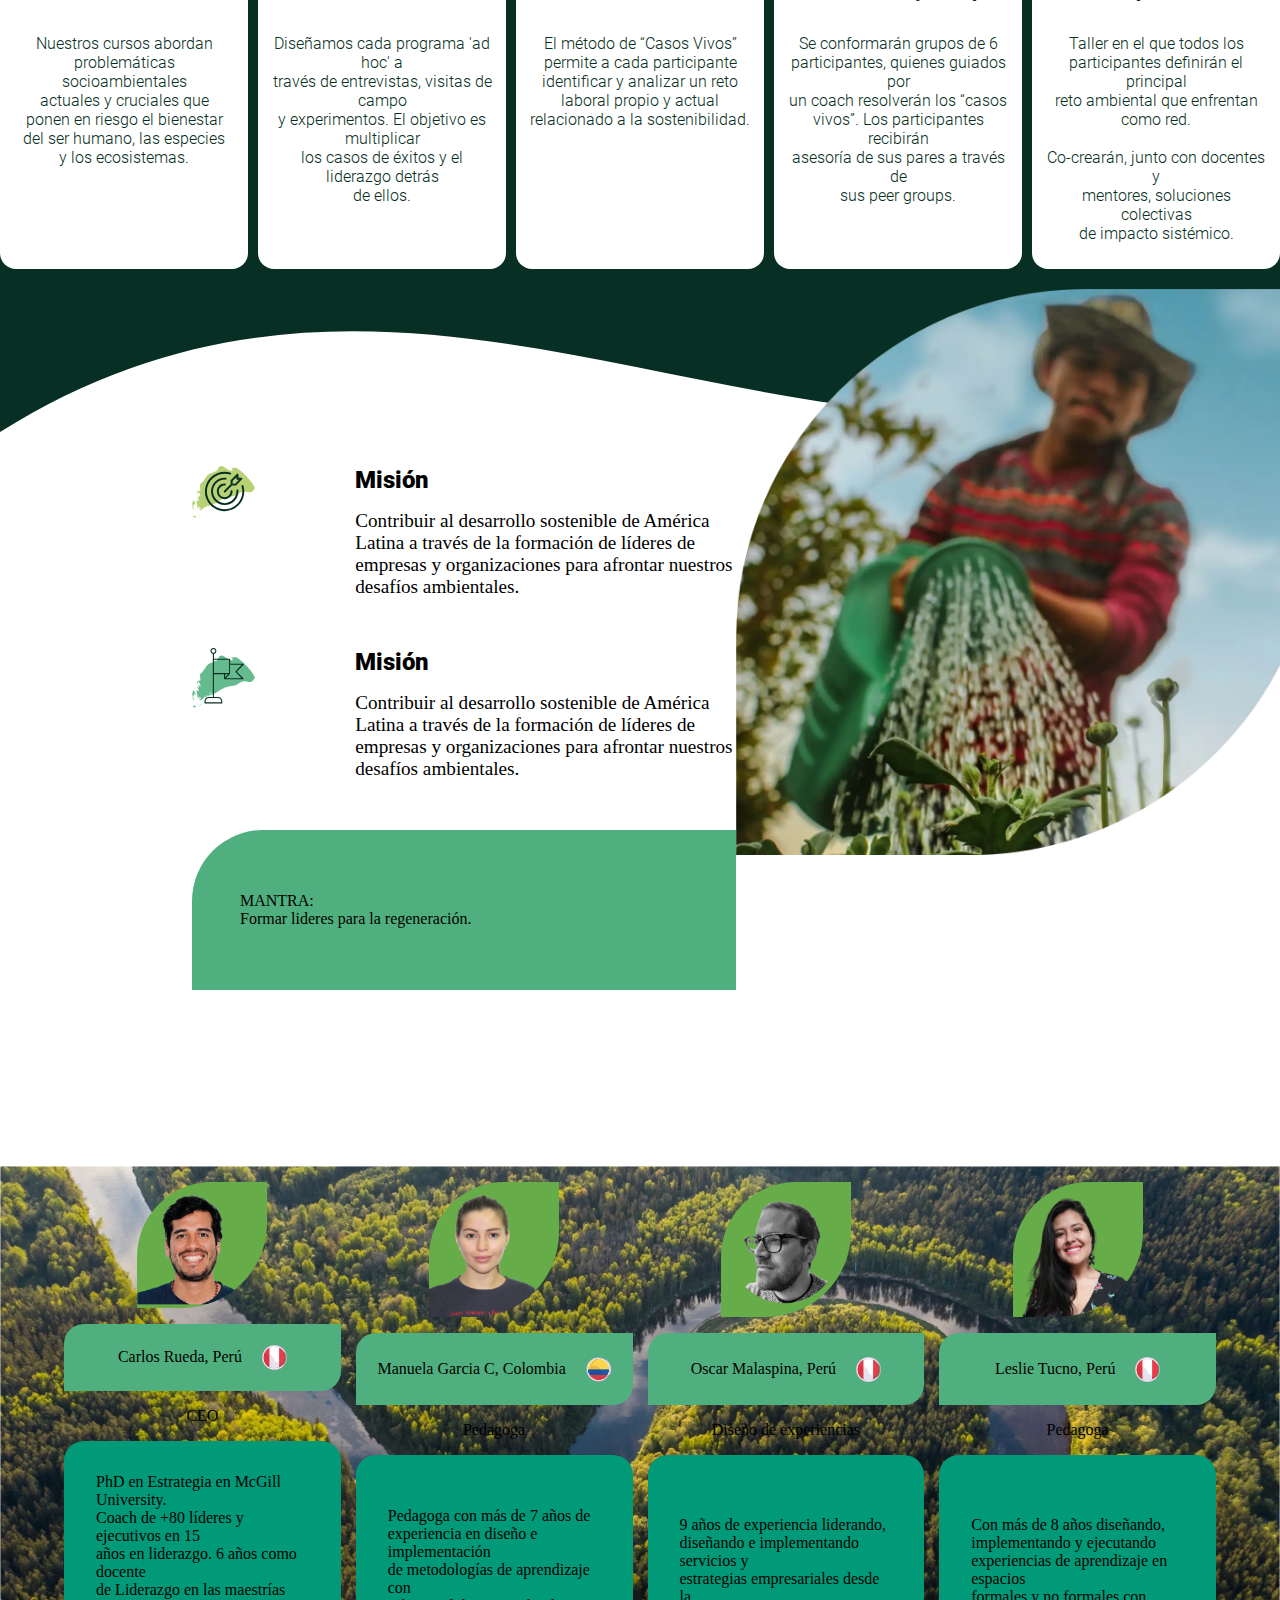
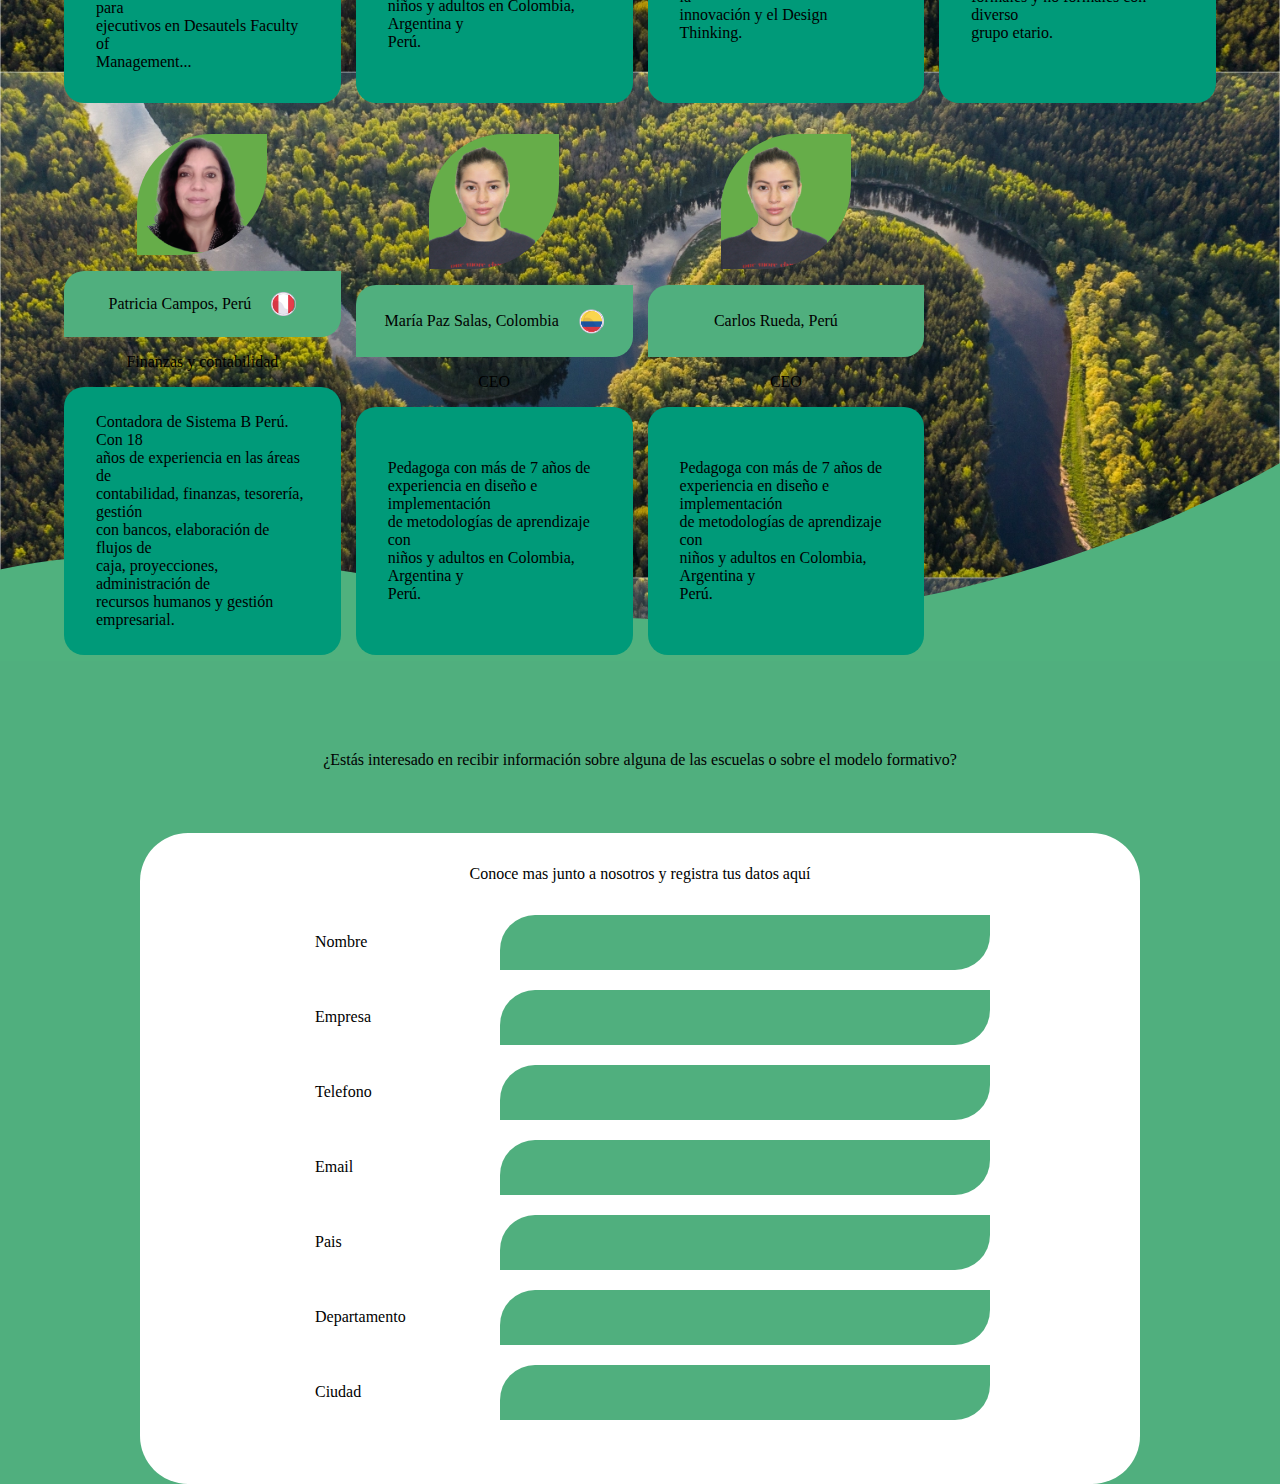
==== commit cbb73e17: "ultimas seccines" ====
--- a/index.html
+++ b/index.html
@@ -38,11 +38,11 @@
           </div>
           <p>
             Fortalecer el liderazgo de los equipos<br />
-            municipales ante la respuesta a desastres <br />naturales
+            municipales ante la respuesta a <br />desastres naturales
             (inundaciones y huaicos). Asimismo <br />
             ofrecer herramientas prácticas de prevención, preparación y
             respuesta. <br />
-            Todos los equipos municipales diseñarán un <br />mapeo en el
+            Todos los equipos municipales diseñarán <br />un mapeo en el
             territorio de acciones para <br />disminuir el impacto e incrementar
             la resiliencia de sus ecosistemas y su comunidad.<br />
           </p>
@@ -85,7 +85,7 @@
           </div>
           <p>
             En este programa exploraremos las<br />
-            potencialidades que tienen nuestras ciudades <br />y centros
+            potencialidades que tienen nuestras <br />ciudades y centros
             poblados en convertirse en espacios regenerativos. <br />
             Nos entrenaremos en diseñar y ejecutar <br />proyectos de desarrollo
             urbano que contribuyen (y no dañan) <br />
@@ -106,11 +106,11 @@
           </div>
           <p>
             Convocaremos a las actuales empresas<br />
-            líderes en la reducción y compensación de su <br />huella de carbono
+            líderes en la reducción y compensación <br />de su huella de carbono
             para aprender lo mejor de ellas. <br />
-            Será un programa de casos prácticos y diseño <br />
-            de proyectos a partir de la experiencia y <br />
-            tácticas de las personas y organizaciones <br />
+            Será un programa de casos prácticos y <br />diseño 
+            de proyectos a partir de la <br />experiencia  y
+            tácticas de las personas y organizaciones 
             comprometidas con el medio ambiente.
           </p>
           <p style="padding-top: 55px; color: #AAC860;">Nuestra meta:</p>
@@ -153,7 +153,7 @@
           <p>
             La agricultura también puede ser una<br /> actividad 
             regeneradora de ecosistemas. En <br /> este programa
-            compartiremos conocimientos<br /> y prácticas con 
+            compartiremos conocimientos y prácticas con 
             líderes campesinos y permacultores que han <br />
             desarrollado prácticas agrícolas regenerativas <br />
             en sus territorios; y diseñaremos nuestro <br />
--- a/index.css
+++ b/index.css
@@ -151,13 +151,17 @@
 }
 .container-tajeta {
   position: relative;
+  display: flex;
+  flex-direction: column;
+  align-items: center;
 }
 .container-tajeta p {
   color: white;
+  max-width: 80%;
   text-align: center;
   font-family: RobotoRegular;
   padding-top: 20px;
-  font-size: 1.2rem;
+  font-size: 1rem;
 }
 .container-cards-equipo {
   max-width: 90%;
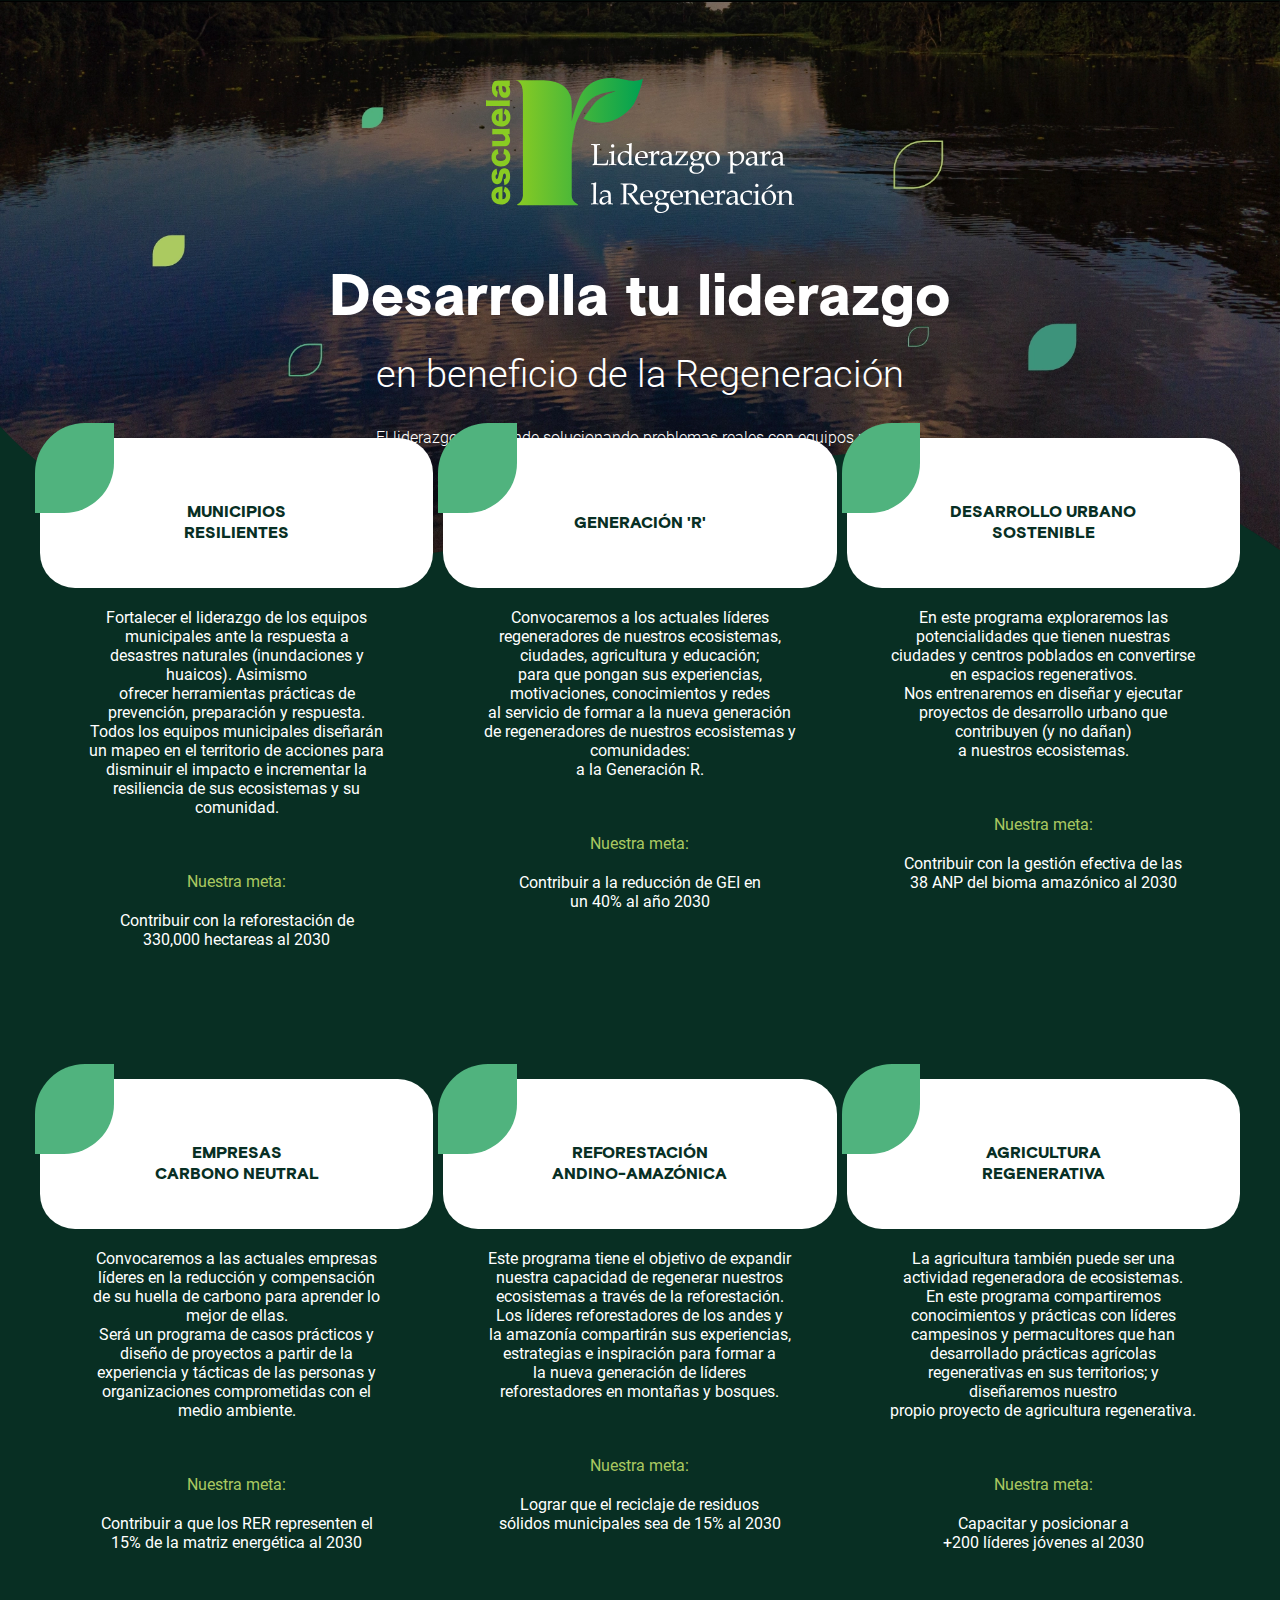
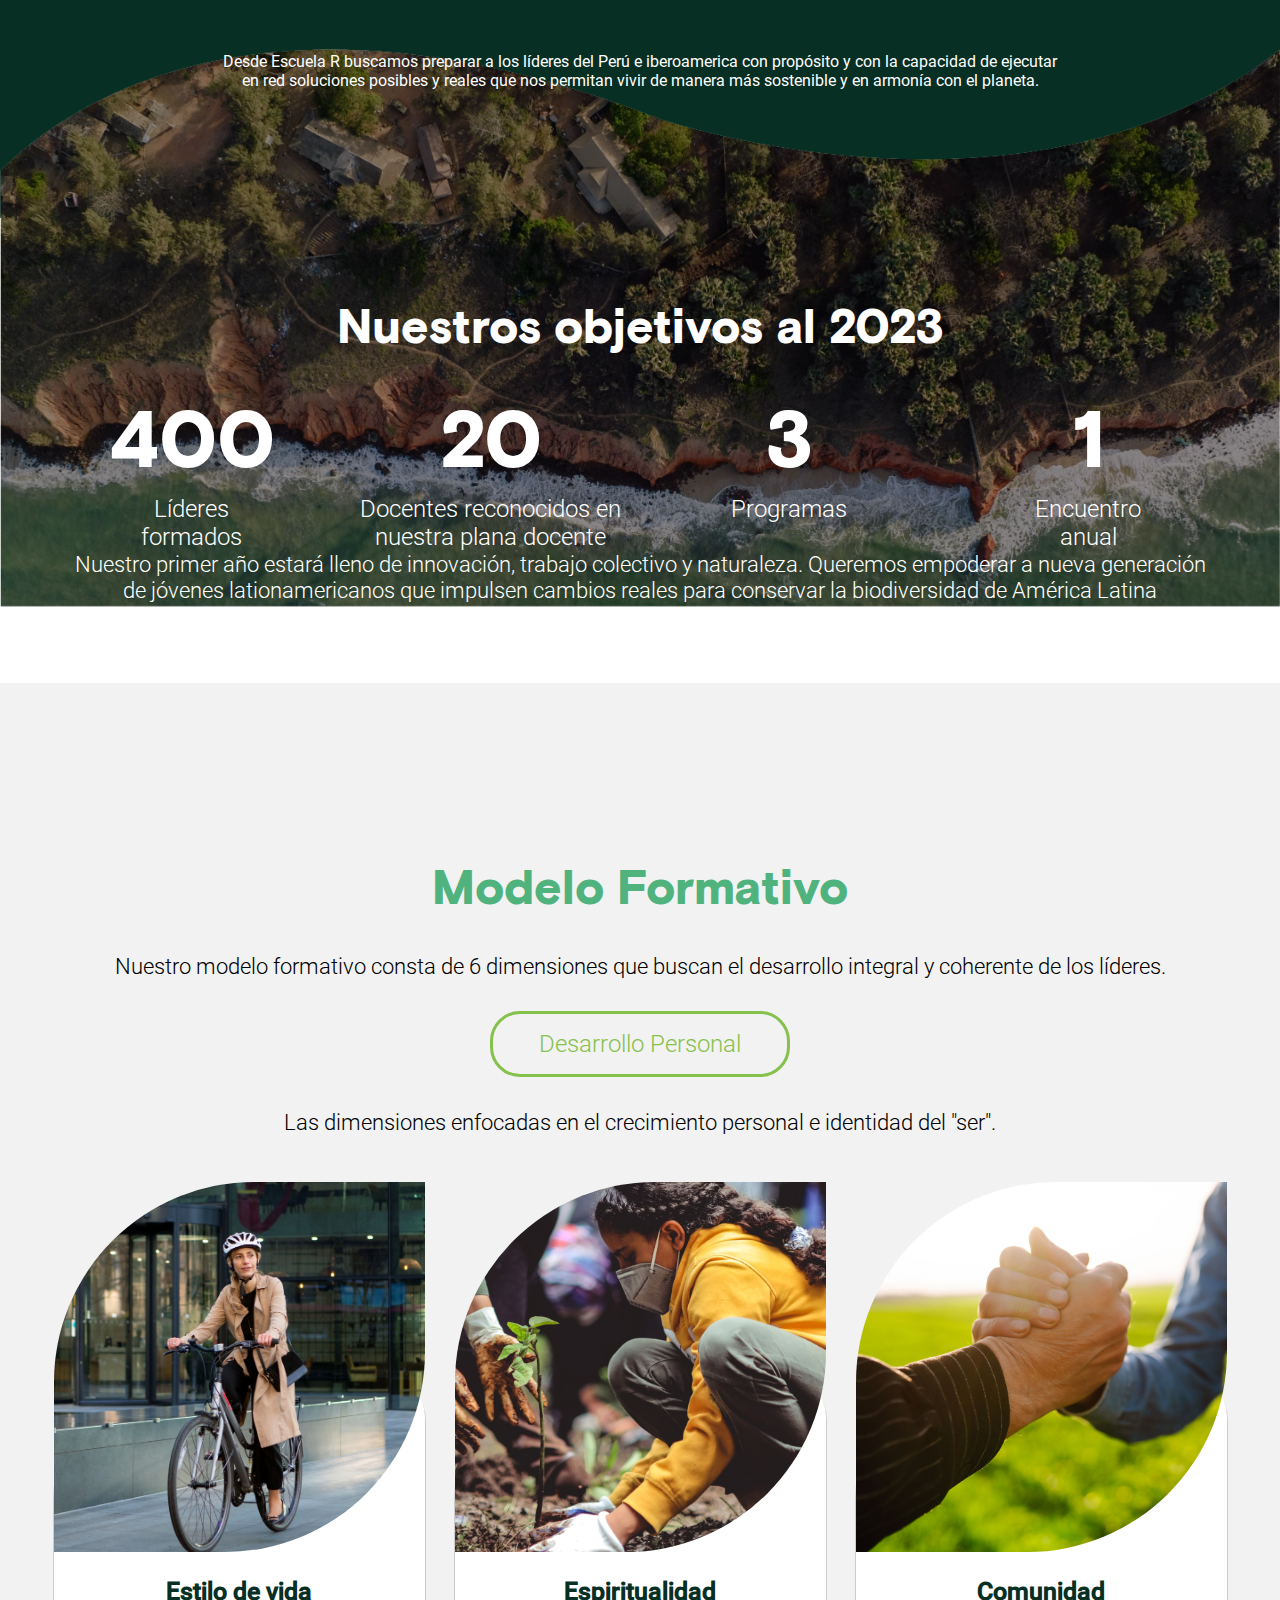
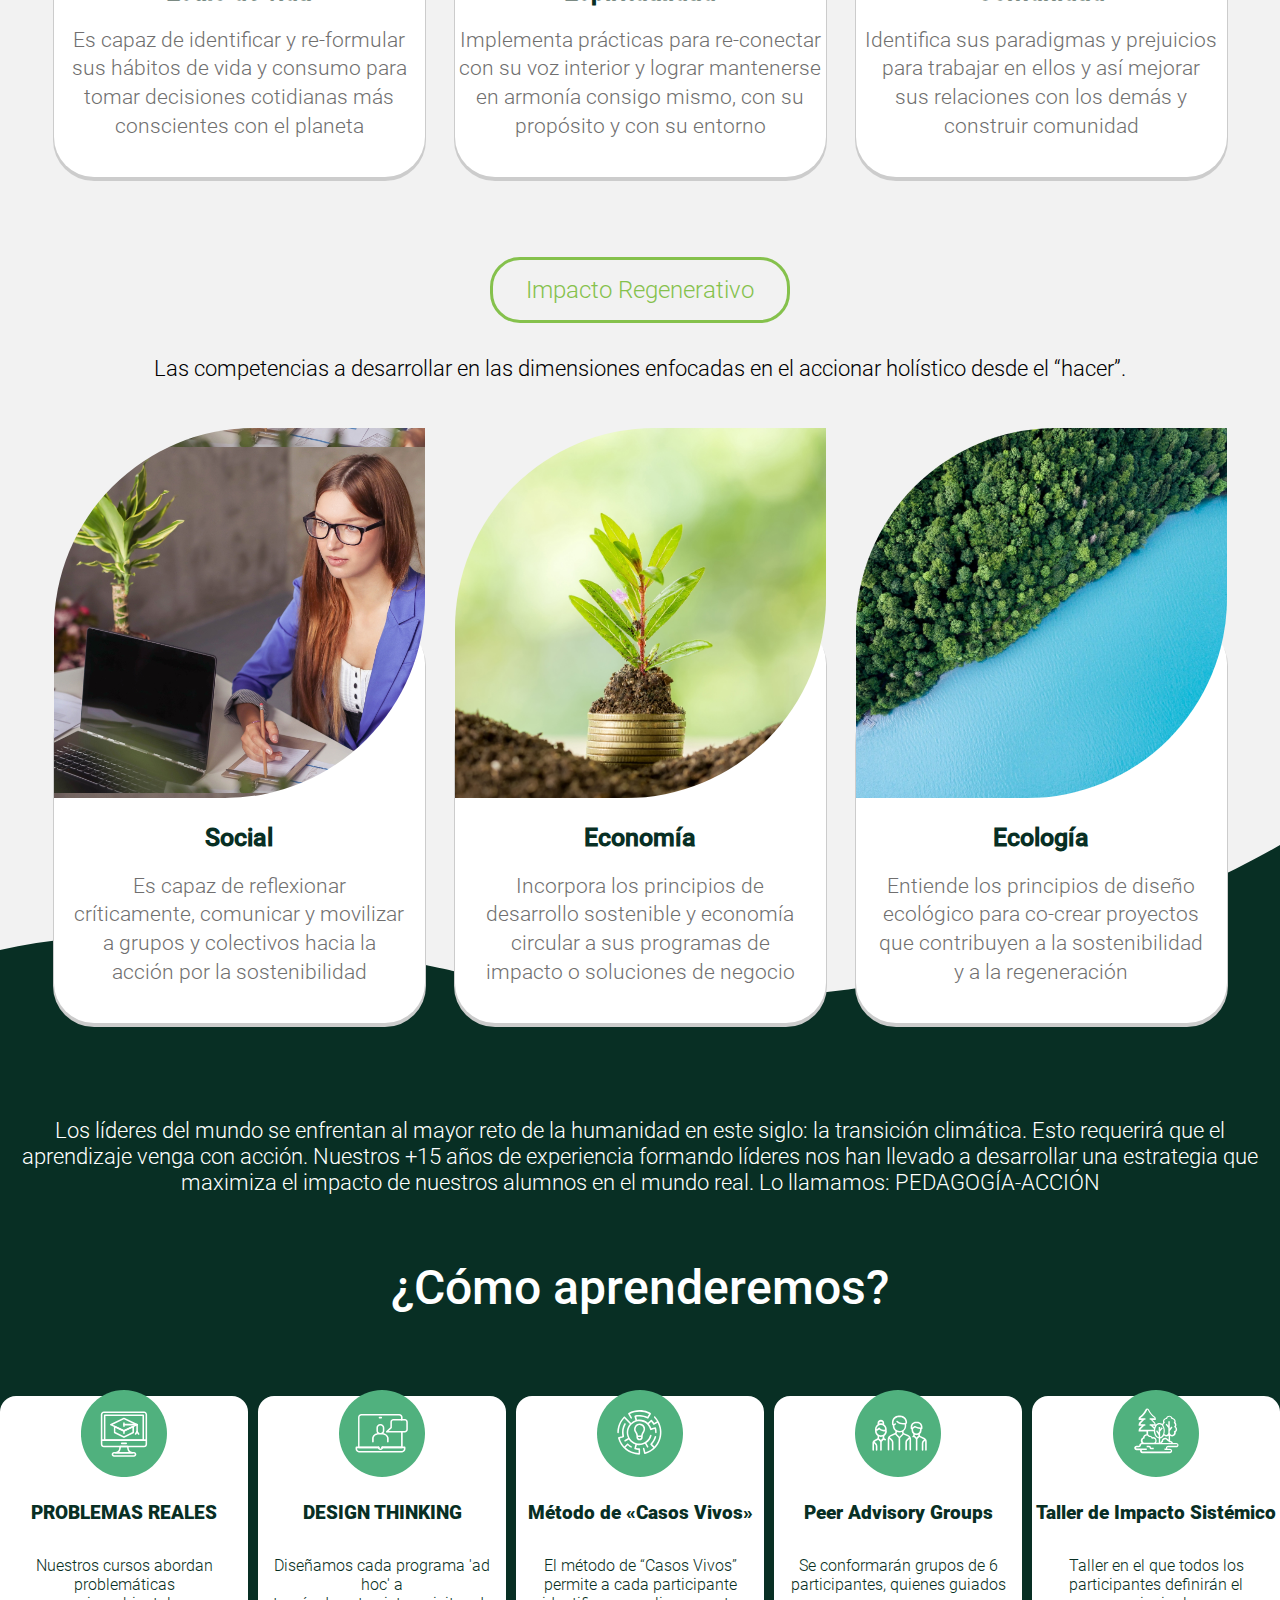
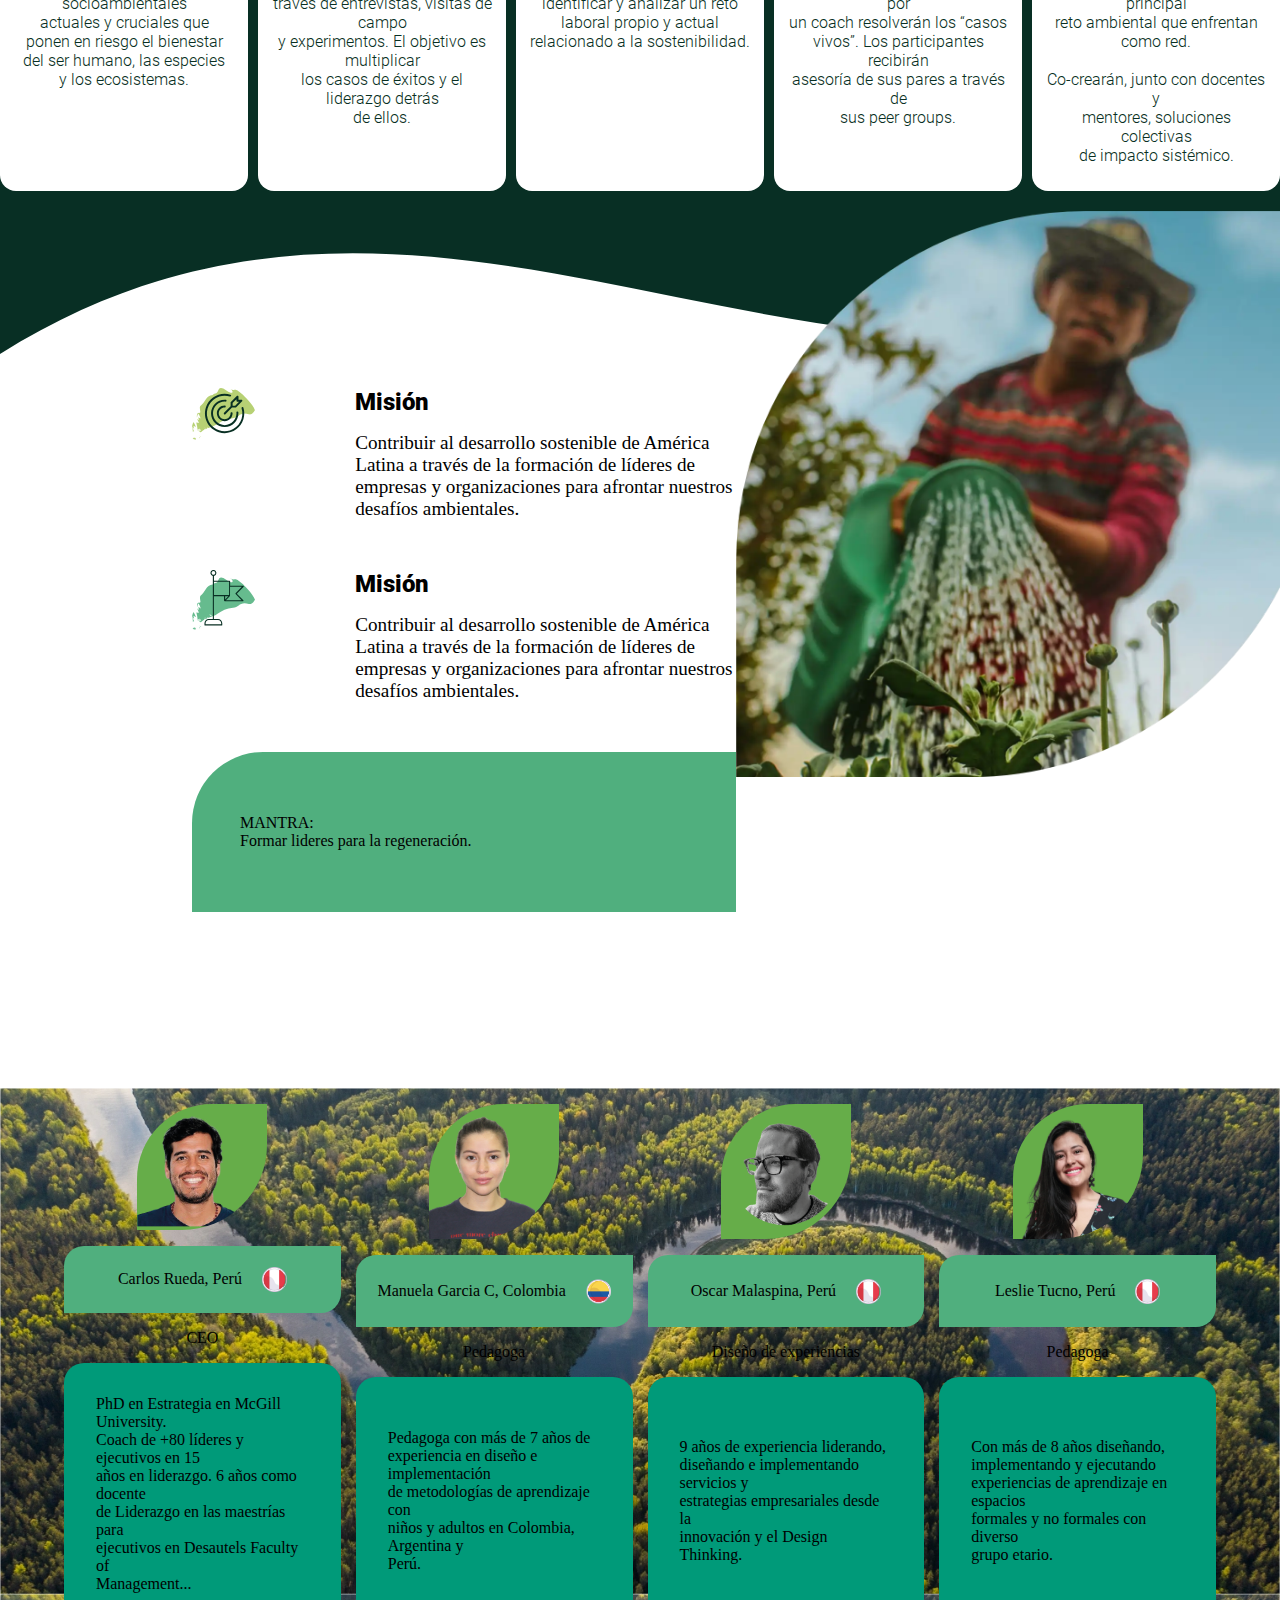
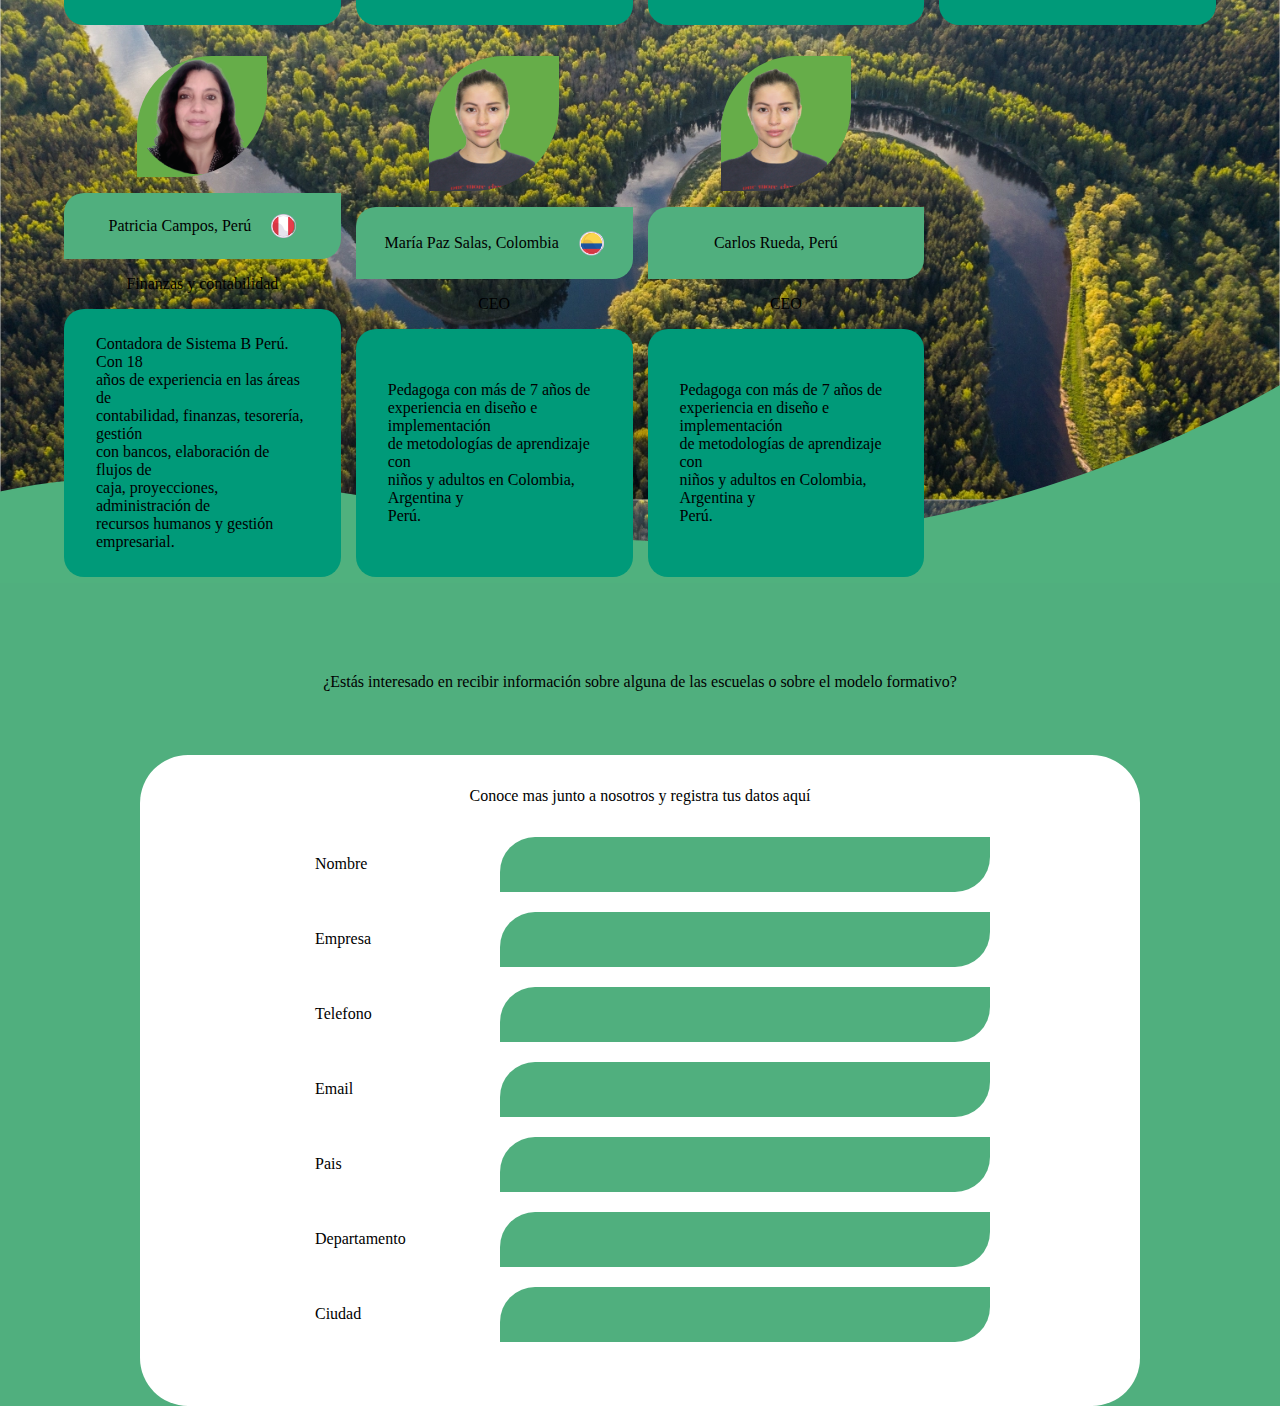
==== commit 72b42515: "ultimas seccines" ====
--- a/index.html
+++ b/index.html
@@ -152,10 +152,10 @@
           </div>
           <p>
             La agricultura también puede ser una<br /> actividad 
-            regeneradora de ecosistemas. En <br /> este programa
+            regeneradora de ecosistemas.<br />  En este programa
             compartiremos conocimientos y prácticas con 
             líderes campesinos y permacultores que han <br />
-            desarrollado prácticas agrícolas regenerativas <br />
+            desarrollado prácticas agrícolas<br /> regenerativas 
             en sus territorios; y diseñaremos nuestro <br />
             propio proyecto de agricultura regenerativa.
           </p>
@@ -176,8 +176,8 @@
       </div>
 
       <p class="parrafoBanner">
-        Desde Escuela R buscamos preparar a los lideres del Peru e
-        Iberoamerica...
+        Desde Escuela R buscamos preparar a los líderes del Perú e iberoamerica con propósito y con la capacidad de ejecutar<br>
+        en red soluciones posibles y reales que nos permitan vivir de manera más sostenible y en armonía con el planeta.
       </p>
       <div class="circulos-carrusel">
         <div class="circulos"></div>
@@ -234,7 +234,7 @@
       <p
         style="
           color: #50b37e;
-          font-family: RobotoMedium;
+          font-family: BasisBlack;
           font-size: 3rem;
           text-align: center;
         "
--- a/index.css
+++ b/index.css
@@ -372,7 +372,7 @@
 
 .container-objetivos p {
   color: white;
-  font-family: RobotoMedium;
+  font-family: BasisBlack;
   font-size: 3rem;
 }
 .card-crecimiento {
@@ -432,7 +432,7 @@
 }
 .modelo-formativo {
   background-color: #f2f2f2;
-  padding-top: 3rem;
+  padding-top: 11rem;
 }
 .mt-y-2 {
   margin: 2rem 0;
@@ -444,12 +444,13 @@
 .p14 {
   text-align: center;
   color: black;
-  margin-top: 3rem;
+  margin-top: 2frem;
   font-size: 1.4rem;
   font-family: Roboto;
 }
 .pad50 {
   padding: 50px 15px;
+  padding-top: -0px;
 }
 .pad-x-15 {
   padding: 0px 15px;
@@ -489,7 +490,7 @@
 }
 .parrafoBanner {
   text-align: center;
-  font-family: roboto;
+  font-family: RobotoRegular;
   color: white;
   padding-top: 100px;
   position: relative;
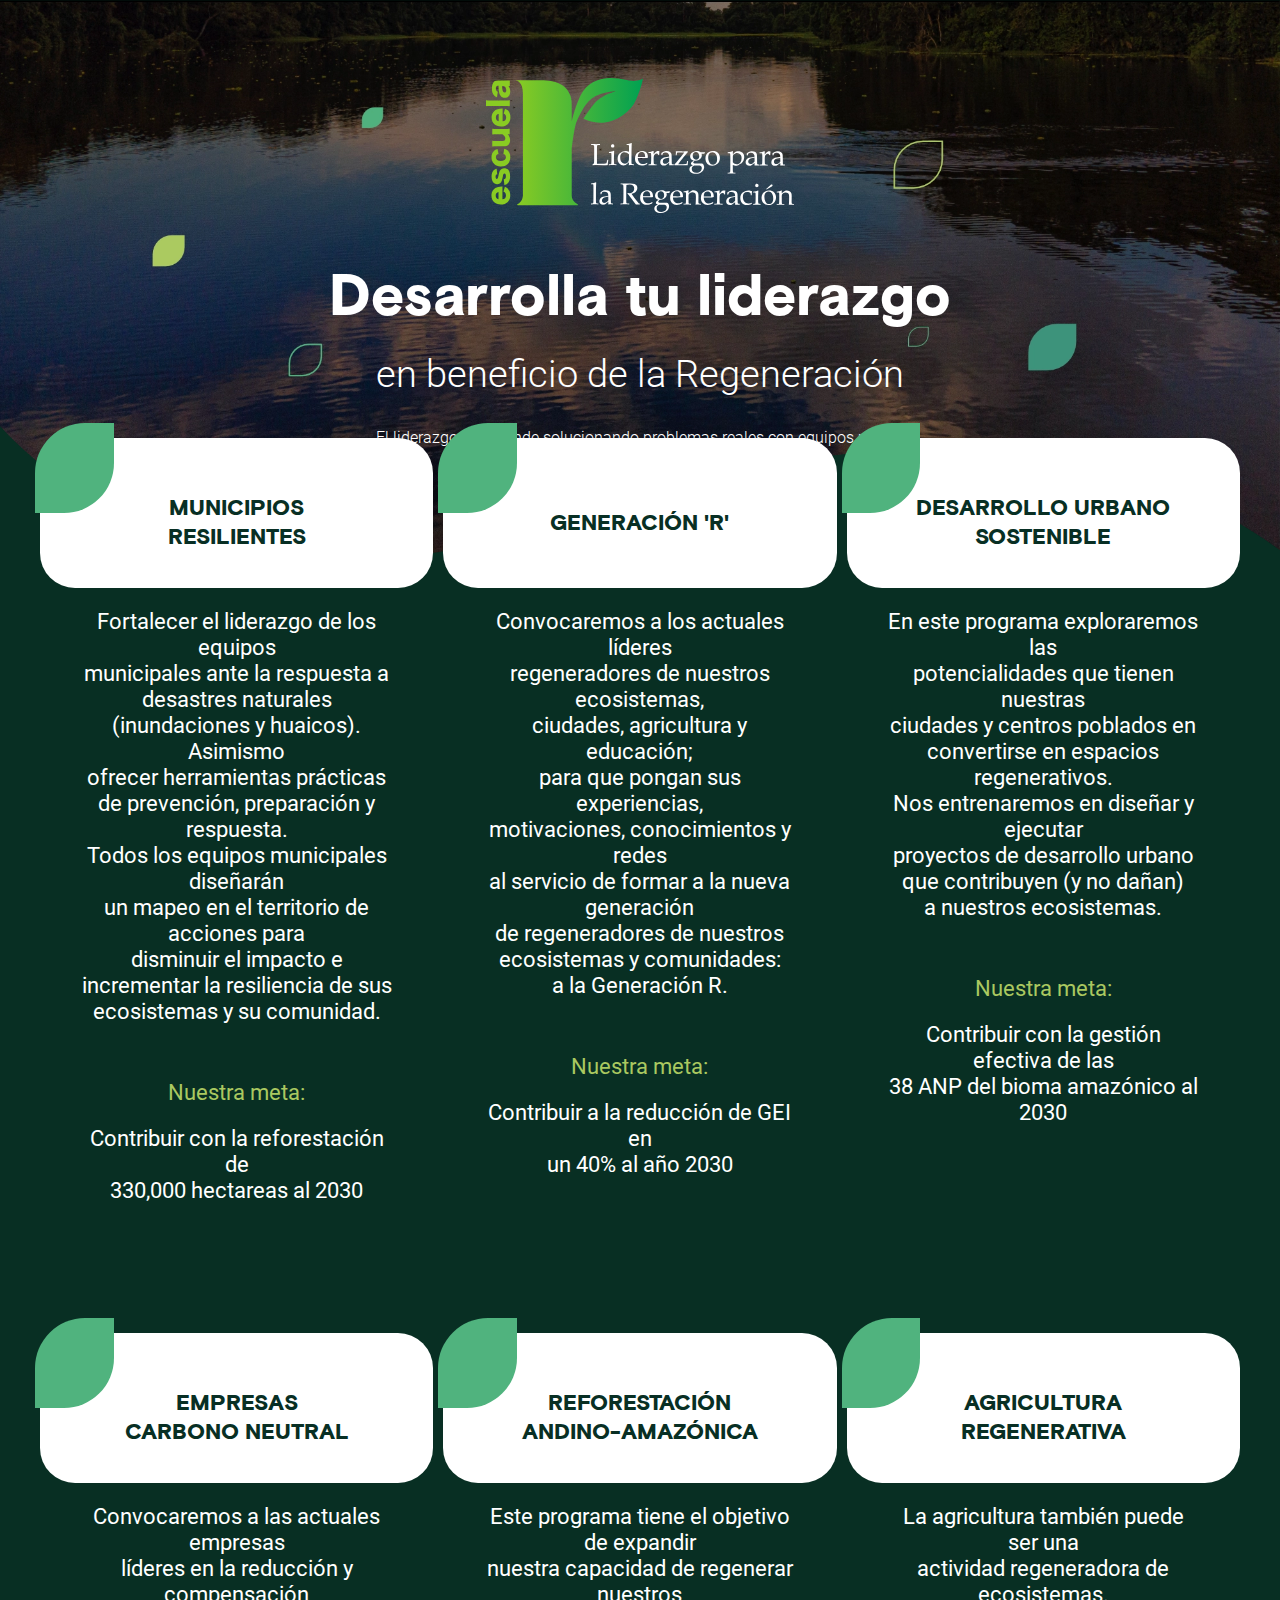
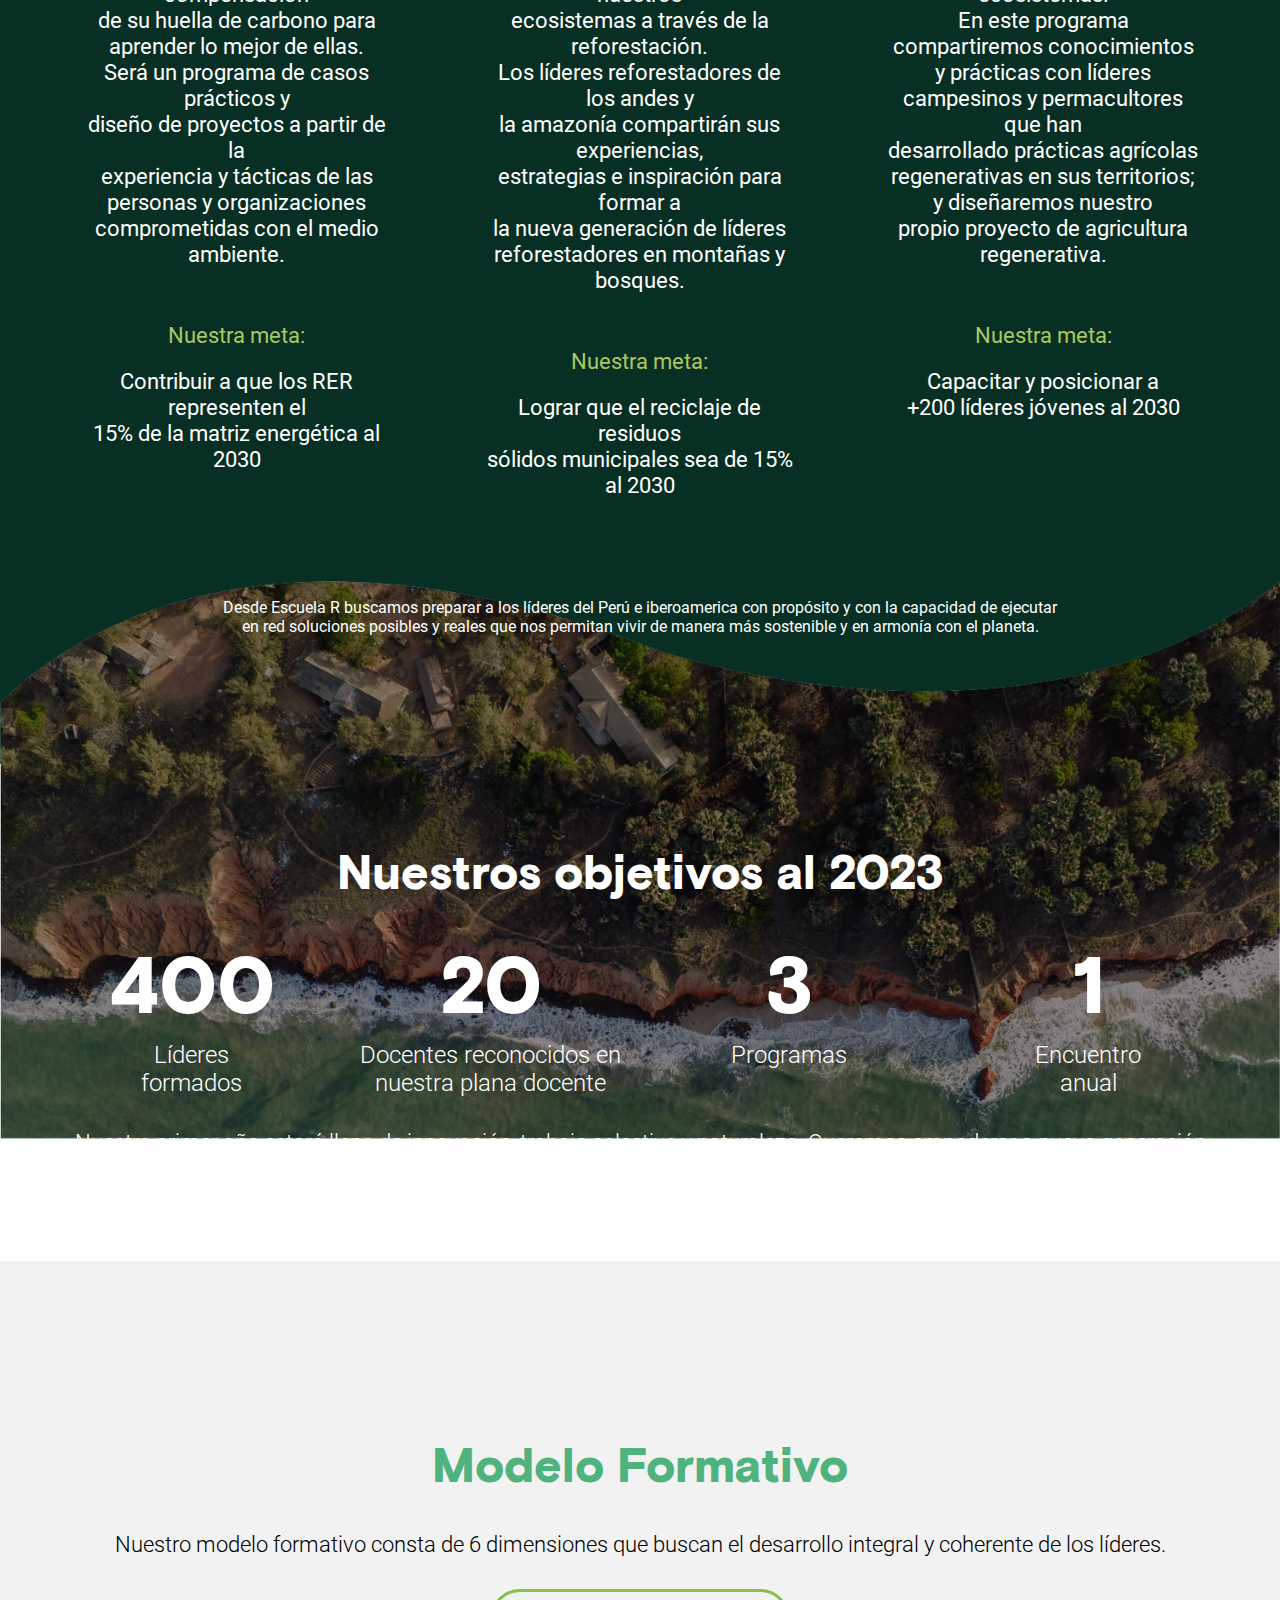
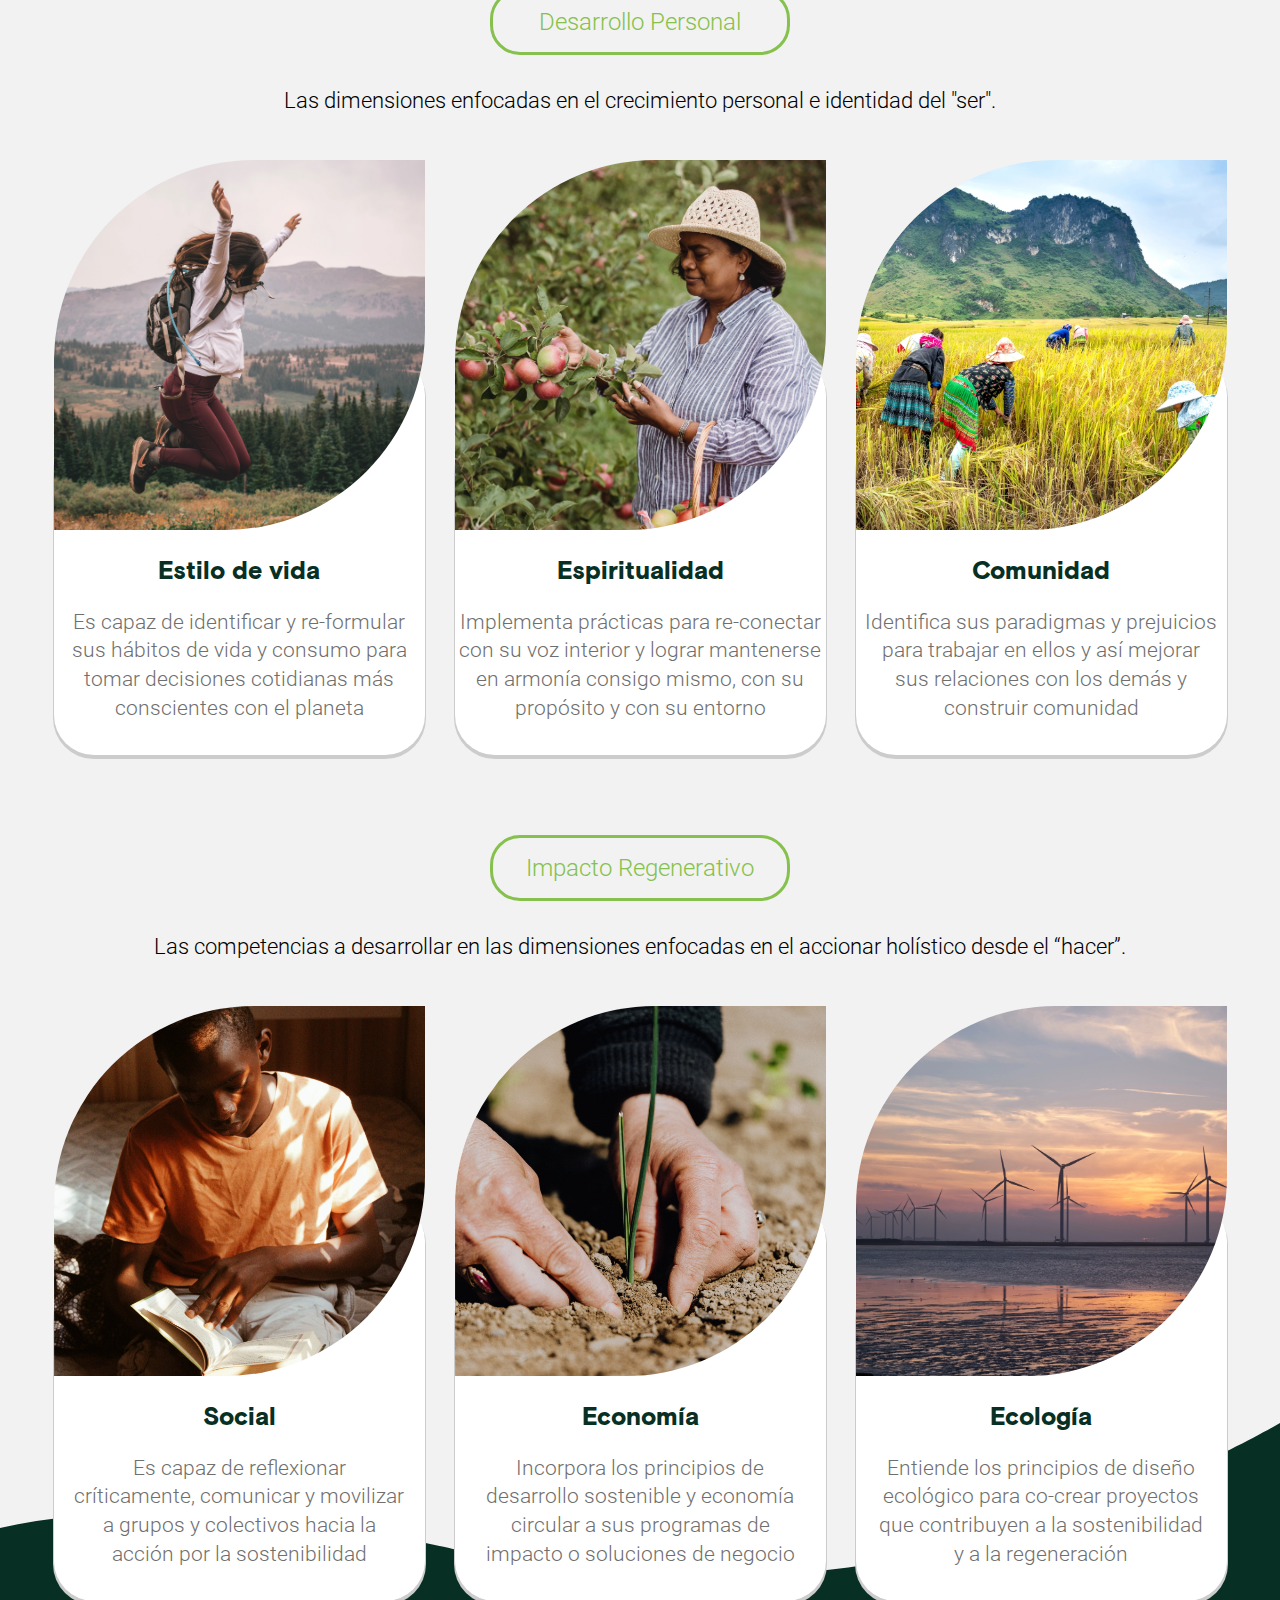
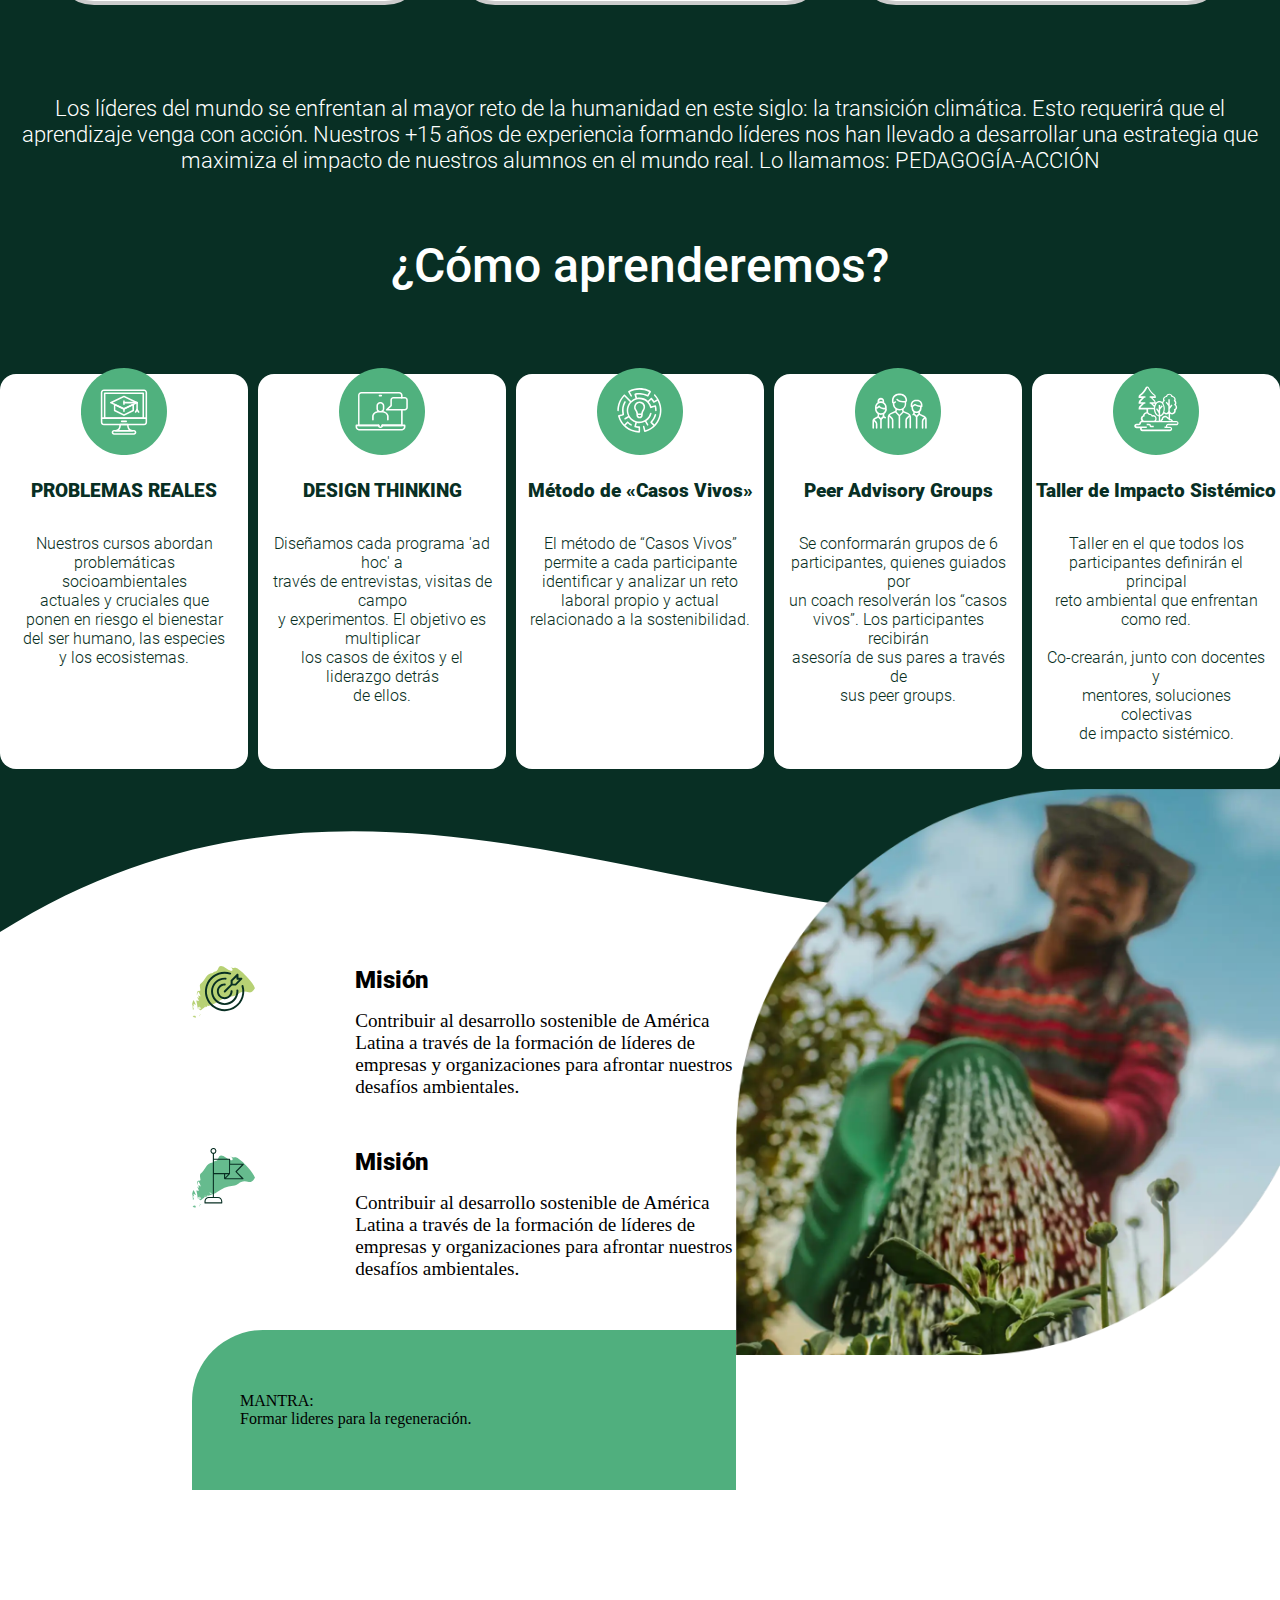
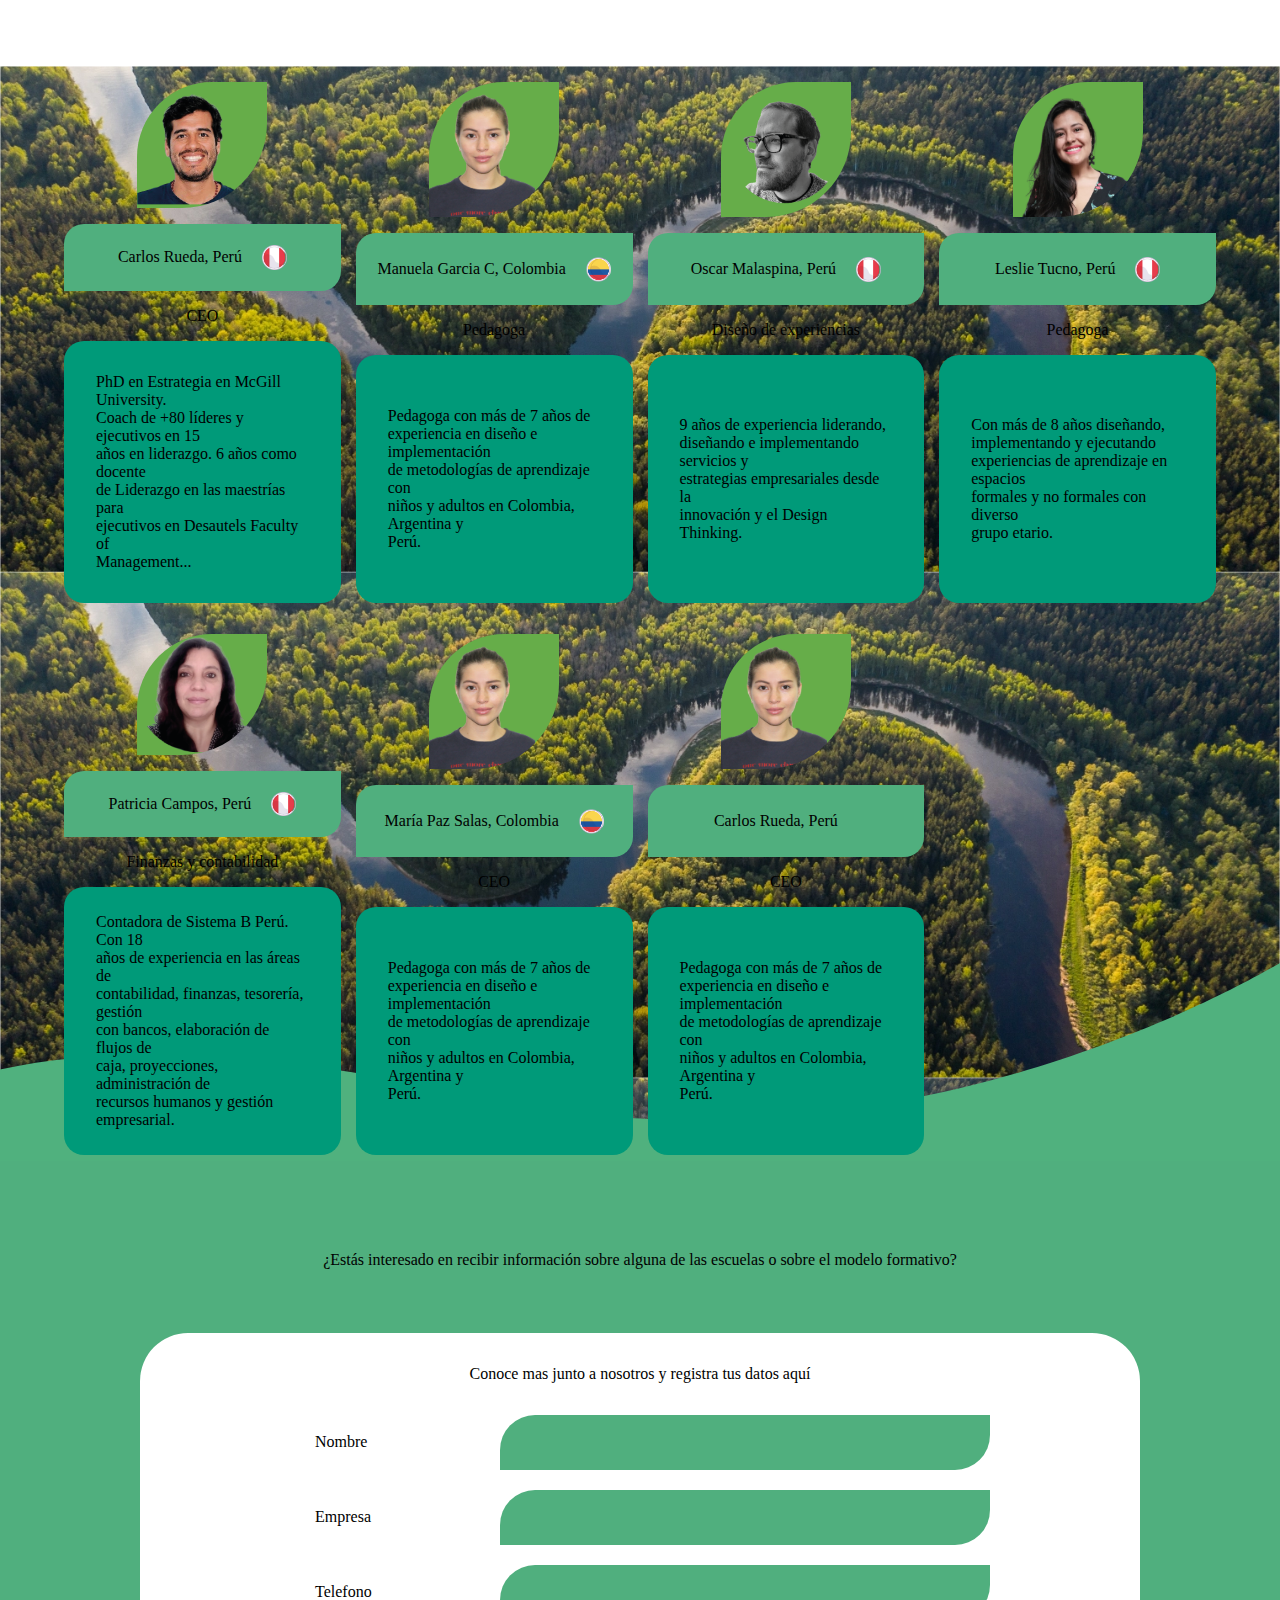
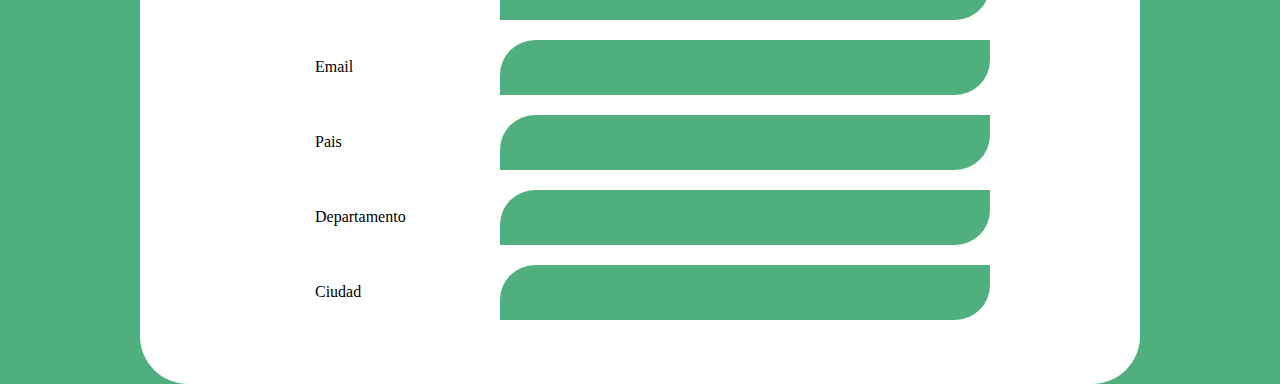
==== commit 0a5ea1ce: "ultimas seccines" ====
--- a/index.html
+++ b/index.html
@@ -220,7 +220,7 @@
           </div>
         </div>
 
-        <span class="p14" style="display: block; color: white;">
+        <span class="p14" style="display: block; color: white;margin-top: 2rem;">
           Nuestro primer año estará lleno de innovación, trabajo colectivo y
           naturaleza. Queremos empoderar a nueva generación<br />
           de jóvenes lationamericanos que impulsen cambios reales para conservar
@@ -258,7 +258,9 @@
         <div class="card-crecimiento">
           <div
             class="leaf-crecimiento"
-            style="background-image: url(FOTO-1.jpg)"
+            style="background-image: url(estilodevida.webp);
+            background-size: 100%;
+            background-position: 50% 50%;"
           ></div>
           <div class="info-crecimiento">
             <p class="titulo-crecimiento">Estilo de vida</p>
@@ -273,7 +275,9 @@
         <div class="card-crecimiento">
           <div
             class="leaf-crecimiento"
-            style="background-image: url(FOTO-2.jpg); background-size: 200%"
+            style="background-image: url(espiritualidad.webp);
+            background-size: 100%;
+            background-position: 50% 50%;"
           ></div>
           <div class="info-crecimiento">
             <p class="titulo-crecimiento">Espiritualidad</p>
@@ -288,7 +292,9 @@
         <div class="card-crecimiento">
           <div
             class="leaf-crecimiento"
-            style="background-image: url(FOTO-3.jpg); background-size: 170%"
+            style="background-image: url(comunidad.webp);
+            background-size: 150%;
+            background-position: 50% 50%;"
           ></div>
           <div class="info-crecimiento">
             <p class="titulo-crecimiento">Comunidad</p>
@@ -324,9 +330,9 @@
           <div
             class="leaf-crecimiento"
             style="
-              background-image: url(FOTO-6.jpg);
-              background-size: 140%;
-              background-position: 45% 80%;
+              background-image: url(social.webp);
+            background-size: 100%;
+            background-position: 70% 40%;;
             "
           ></div>
           <div class="info-crecimiento">
@@ -343,7 +349,9 @@
         <div class="card-crecimiento">
           <div
             class="leaf-crecimiento"
-            style="background-image: url(FOTO-5.jpg); background-size: 200%"
+            style="background-image: url(economia.webp);
+            background-size: 100%;
+            background-position: 50% 30%;"
           ></div>
           <div class="info-crecimiento">
             <p class="titulo-crecimiento">Economía</p>
@@ -358,7 +366,9 @@
         <div class="card-crecimiento">
           <div
             class="leaf-crecimiento"
-            style="background-image: url(FOTO-4.jpg); background-size: 190%"
+            style="background-image: url(ecologia.webp);
+            background-size: 155%;
+            background-position: 50% 30%;"
           ></div>
           <div class="info-crecimiento">
             <p class="titulo-crecimiento">Ecología</p>
--- a/index.css
+++ b/index.css
@@ -161,7 +161,7 @@
   text-align: center;
   font-family: RobotoRegular;
   padding-top: 20px;
-  font-size: 1rem;
+  font-size: 1.4rem;
 }
 .container-cards-equipo {
   max-width: 90%;
@@ -483,7 +483,7 @@
 .titulo-crecimiento {
   text-align: center;
   margin-bottom: 1.2rem;
-  font-family: RobotoMedium;
+  font-family: BasisBlack;
   font-weight: 900;
   font-size: 25px;
   color: #082f24;
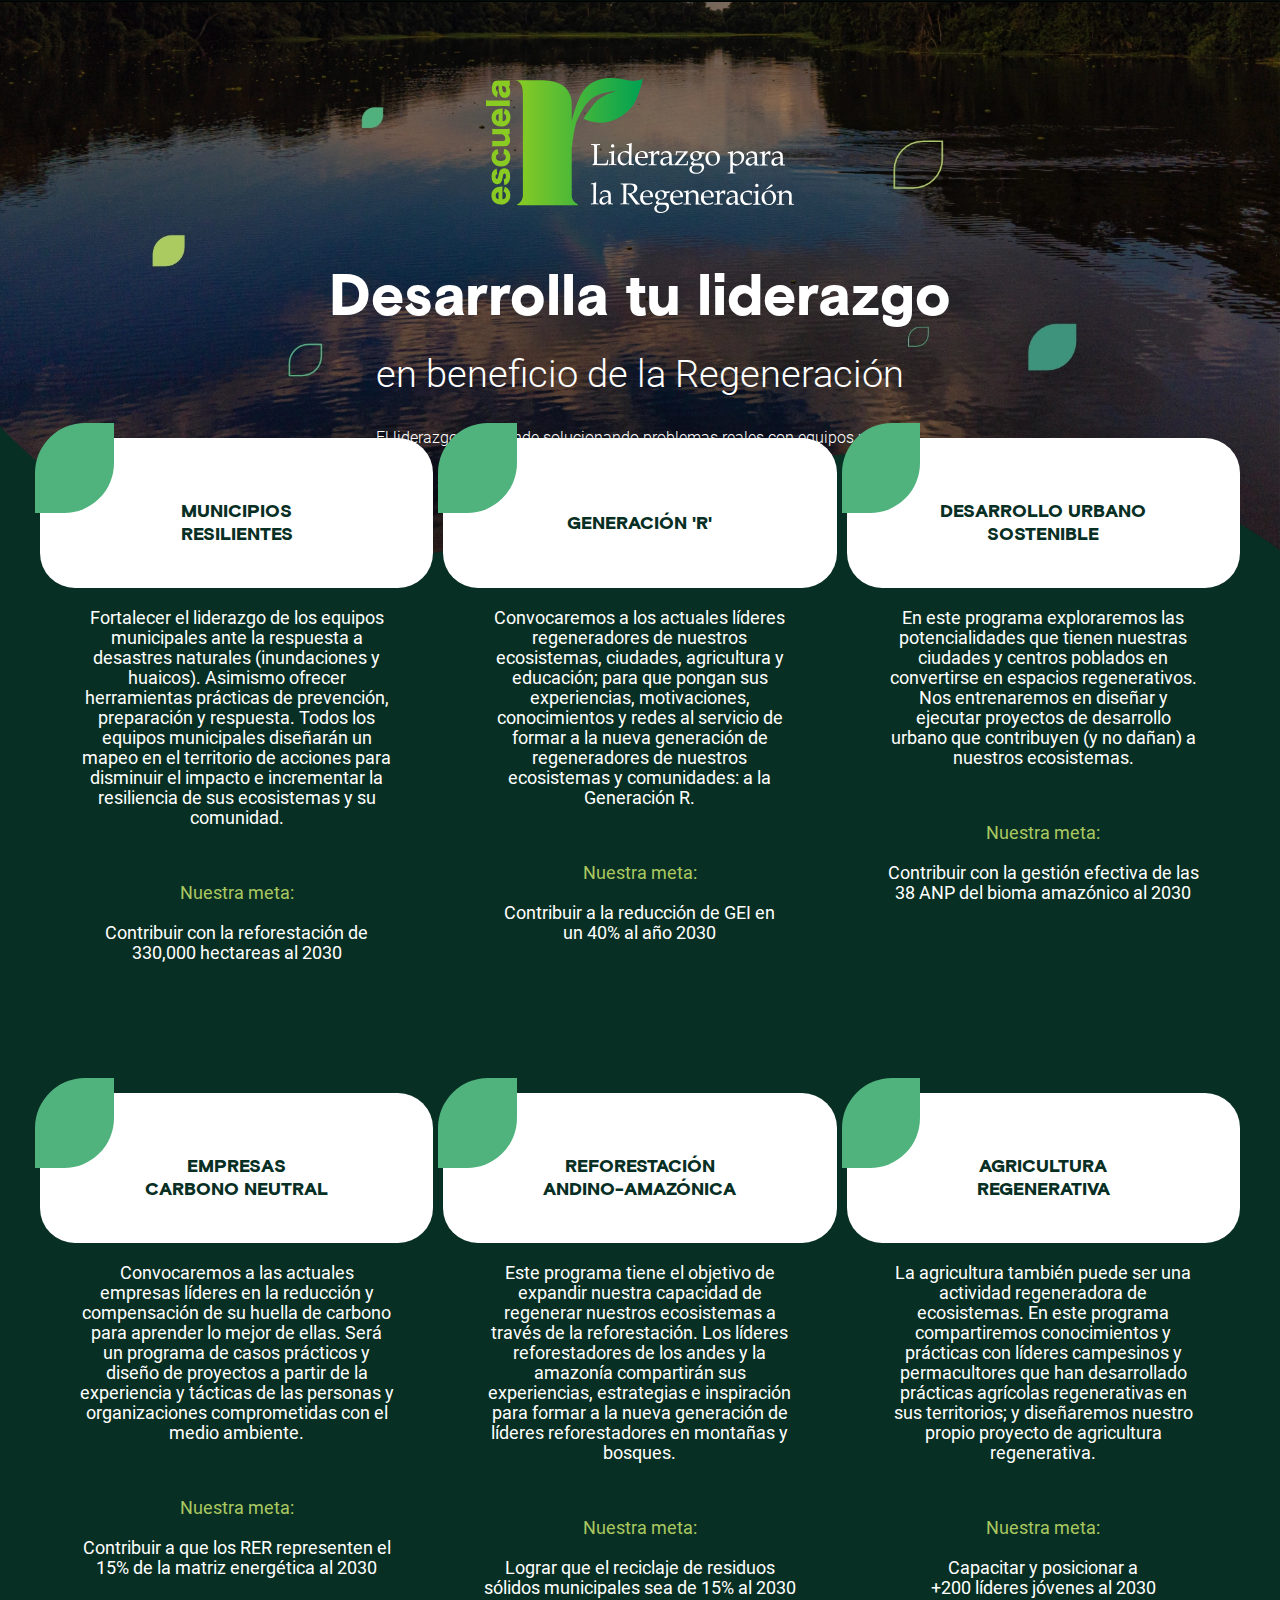
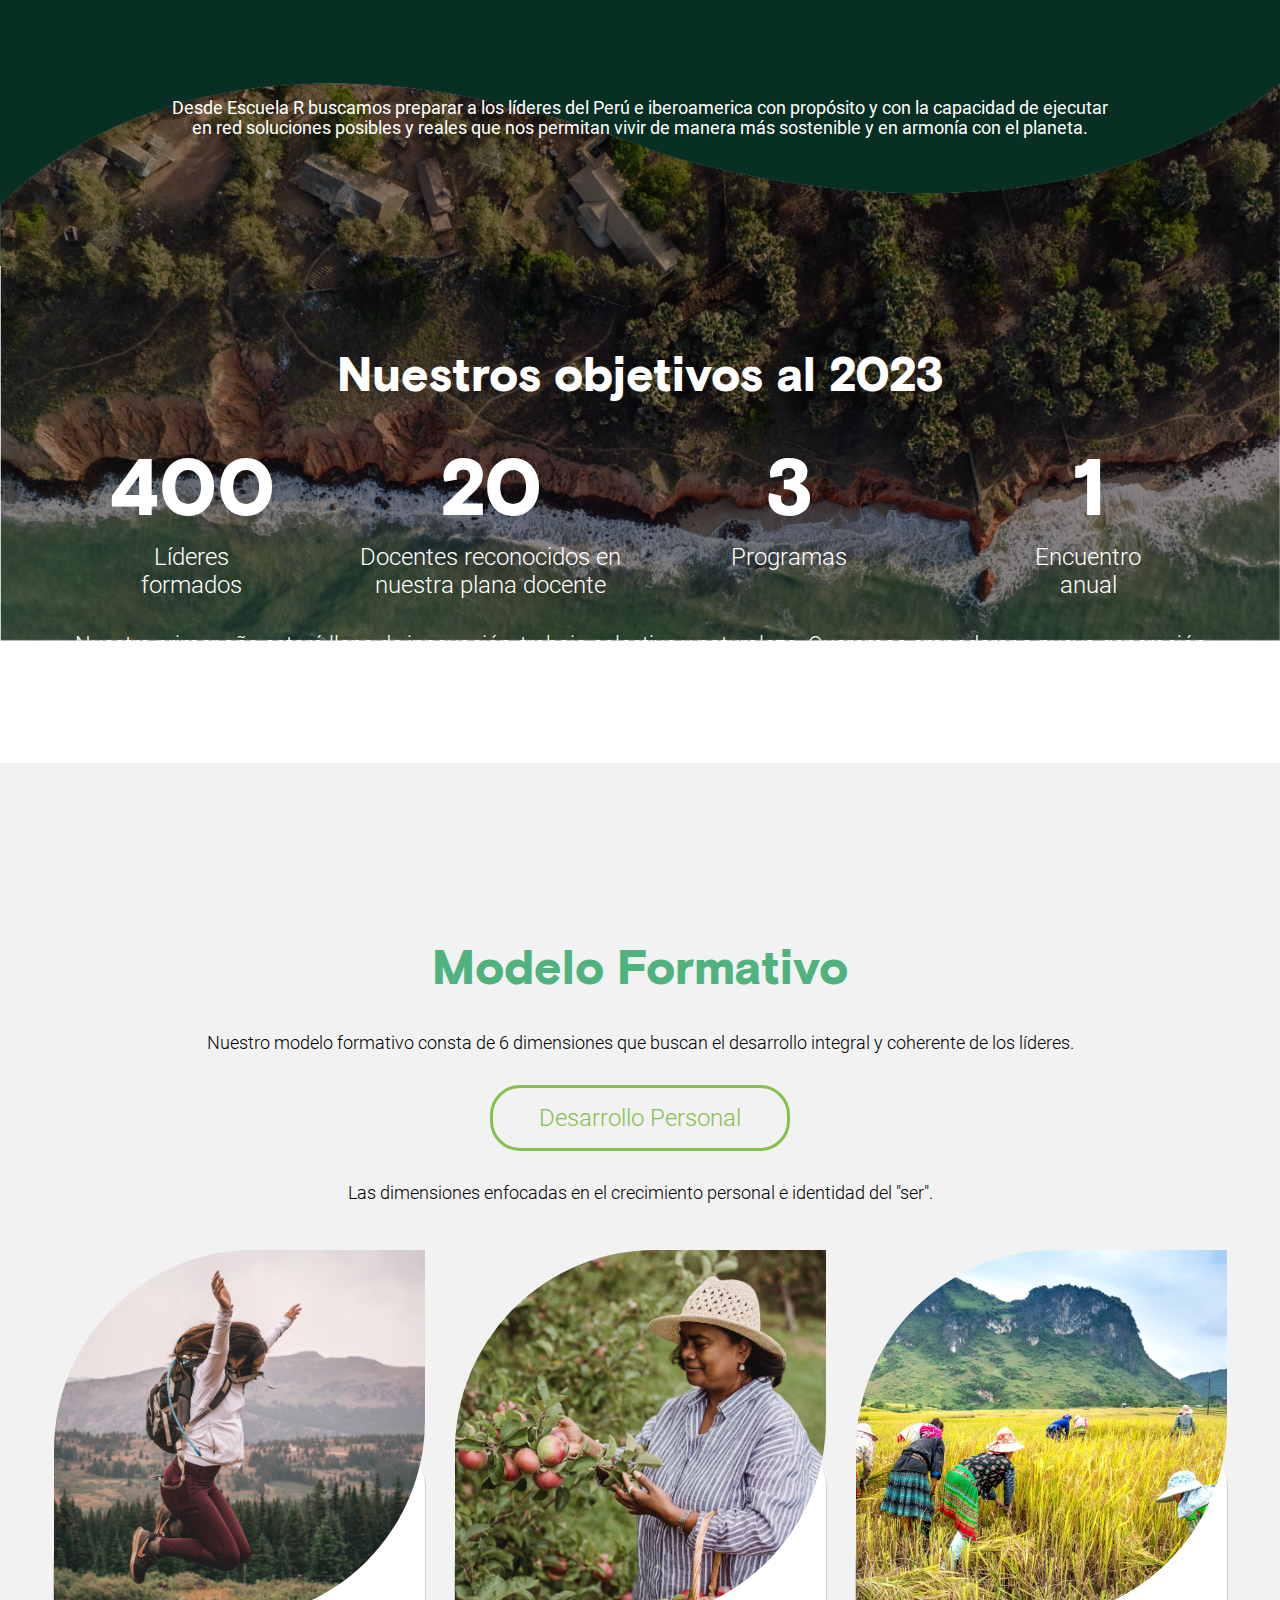
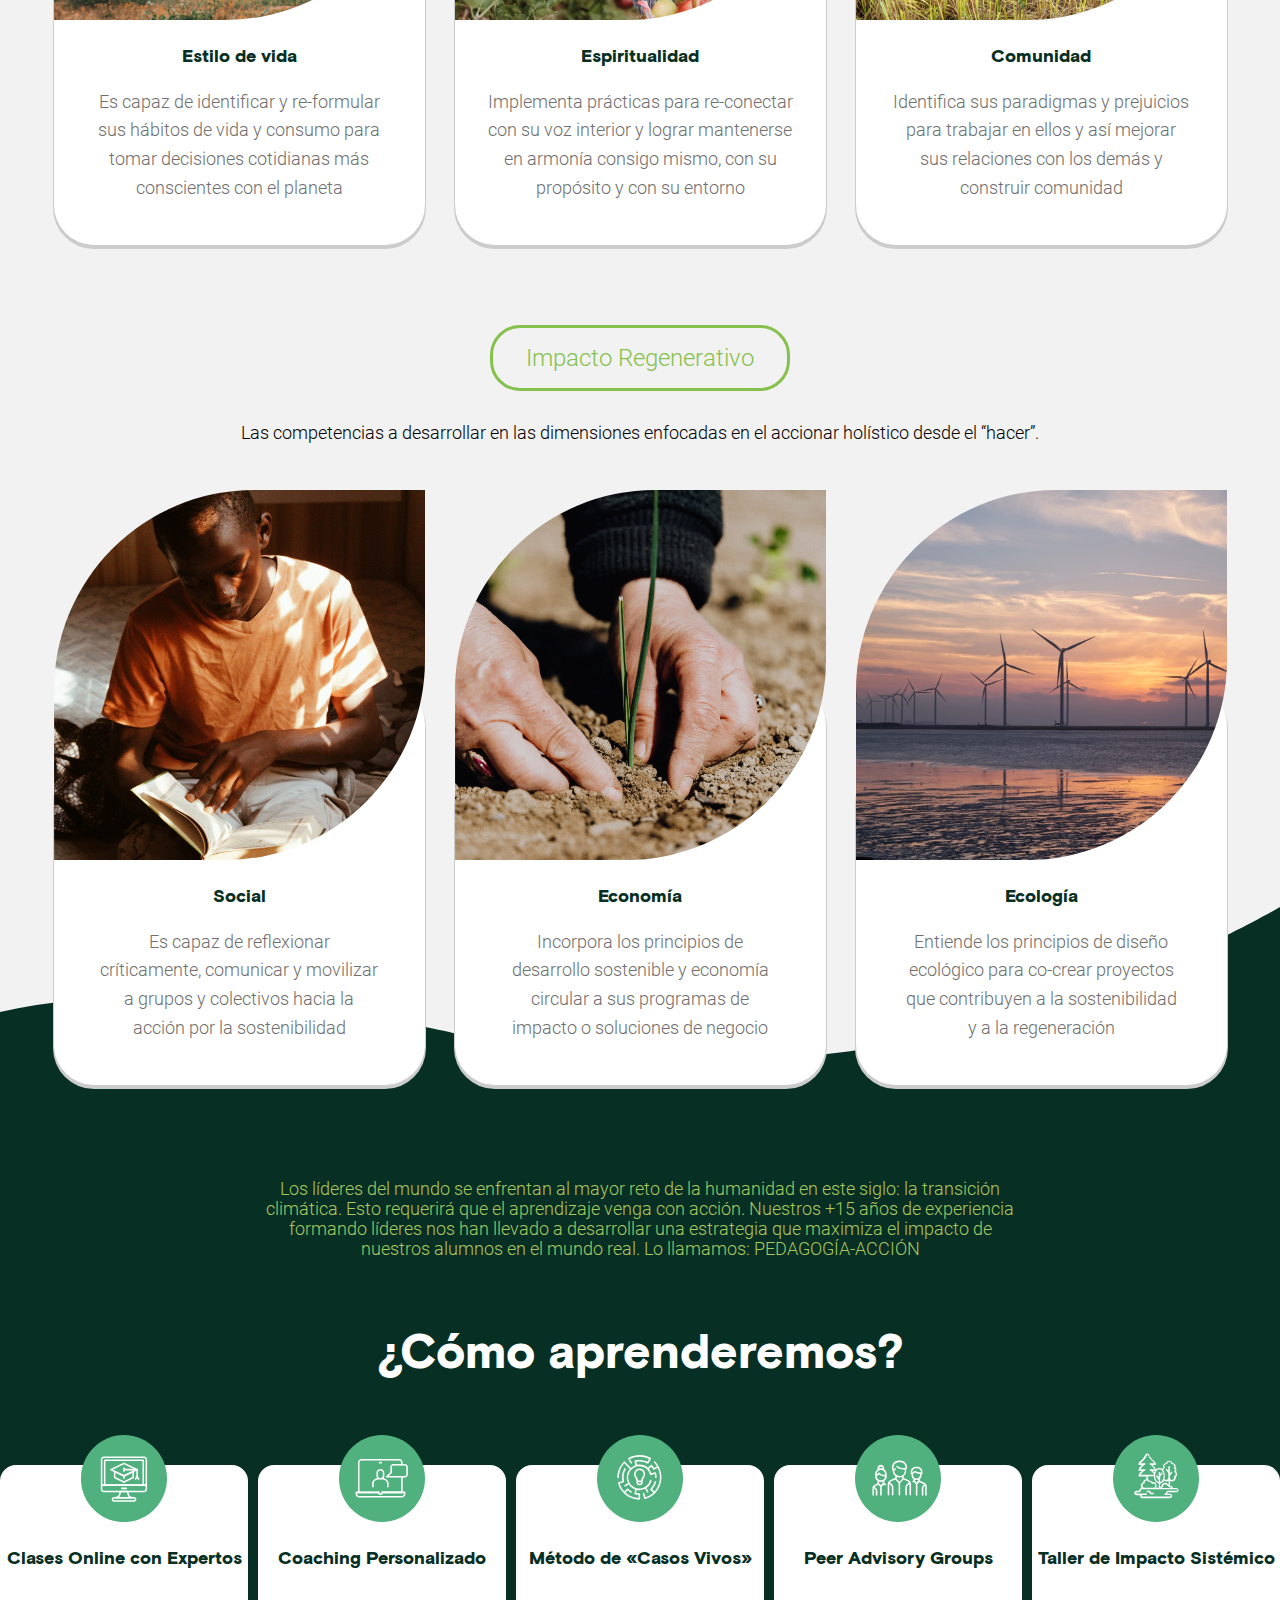
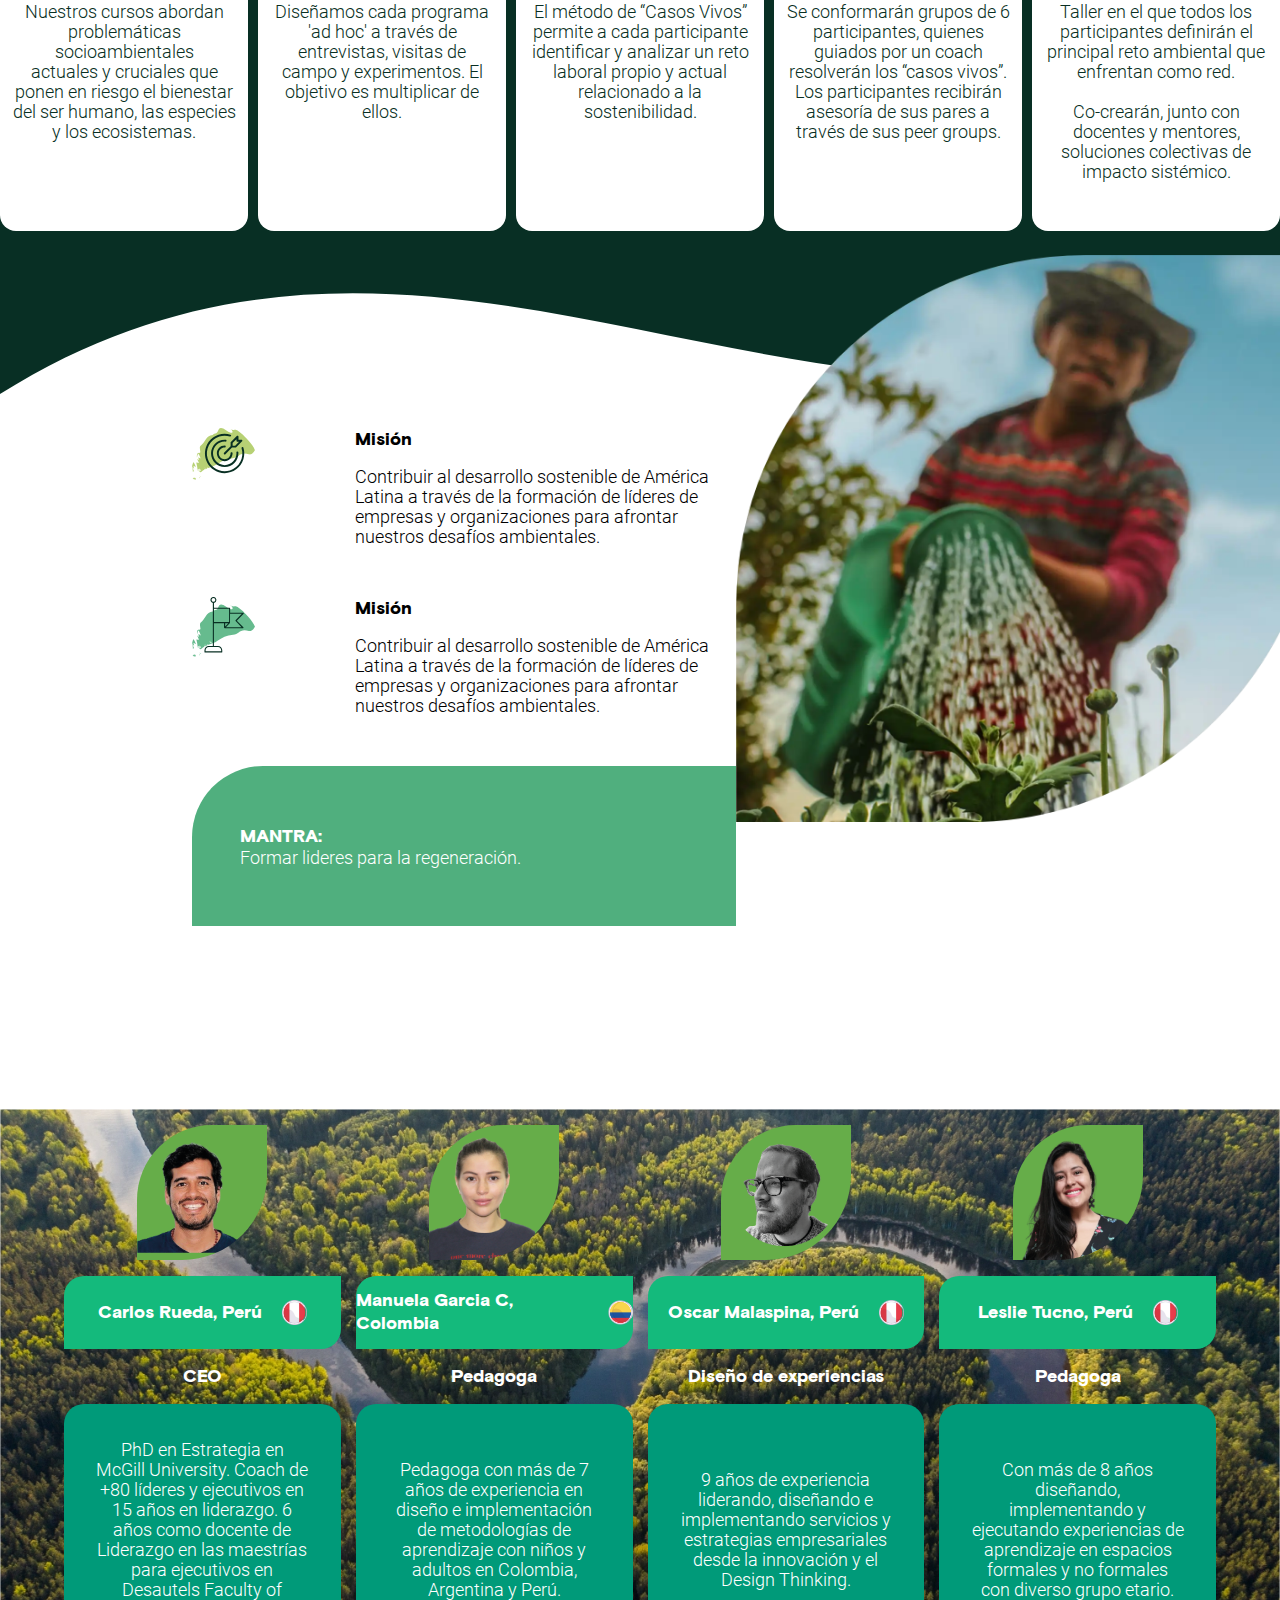
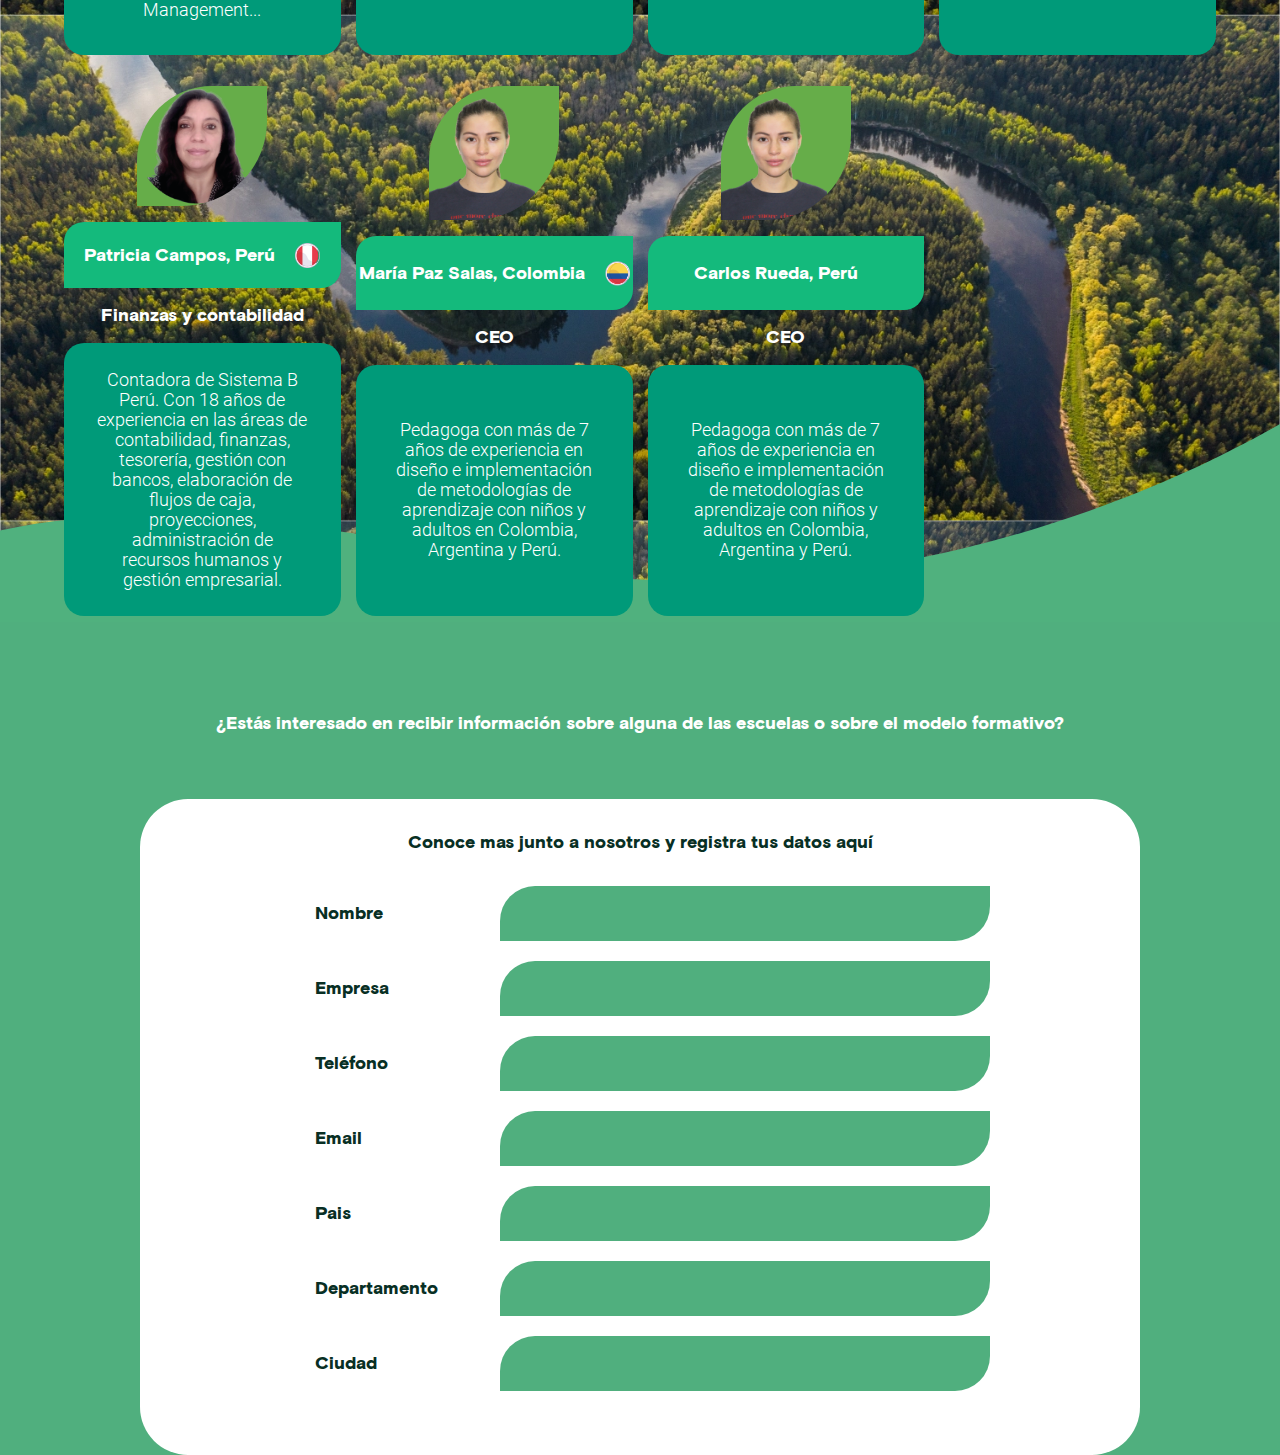
==== commit ca229708: "ultimas seccines" ====
--- a/index.html
+++ b/index.html
@@ -37,14 +37,14 @@
             </p>
           </div>
           <p>
-            Fortalecer el liderazgo de los equipos<br />
-            municipales ante la respuesta a <br />desastres naturales
-            (inundaciones y huaicos). Asimismo <br />
+            Fortalecer el liderazgo de los equipos
+            municipales ante la respuesta a desastres naturales
+            (inundaciones y huaicos). Asimismo 
             ofrecer herramientas prácticas de prevención, preparación y
-            respuesta. <br />
-            Todos los equipos municipales diseñarán <br />un mapeo en el
-            territorio de acciones para <br />disminuir el impacto e incrementar
-            la resiliencia de sus ecosistemas y su comunidad.<br />
+            respuesta. 
+            Todos los equipos municipales diseñarán un mapeo en el
+            territorio de acciones para disminuir el impacto e incrementar
+            la resiliencia de sus ecosistemas y su comunidad.
           </p>
           <p style="padding-top: 55px; color: #AAC860;">Nuestra meta:</p>
           <p>
@@ -61,13 +61,13 @@
           </div>
           <p>
             Convocaremos a los actuales líderes
-            <br />
-            regeneradores de nuestros ecosistemas, <br />
-            ciudades, agricultura y educación; <br />
-            para que pongan sus experiencias, <br />
-            motivaciones, conocimientos y redes <br />
-            al servicio de formar a la nueva generación <br />
-            de regeneradores de nuestros ecosistemas y comunidades: <br />
+            
+            regeneradores de nuestros ecosistemas, 
+            ciudades, agricultura y educación; 
+            para que pongan sus experiencias, 
+            motivaciones, conocimientos y redes 
+            al servicio de formar a la nueva generación 
+            de regeneradores de nuestros ecosistemas y comunidades: 
             a la Generación R.
           </p>
           <p style="padding-top: 55px; color: #AAC860;">Nuestra meta:</p>
@@ -84,12 +84,12 @@
             </p>
           </div>
           <p>
-            En este programa exploraremos las<br />
-            potencialidades que tienen nuestras <br />ciudades y centros
-            poblados en convertirse en espacios regenerativos. <br />
-            Nos entrenaremos en diseñar y ejecutar <br />proyectos de desarrollo
-            urbano que contribuyen (y no dañan) <br />
-            a nuestros ecosistemas.<br />
+            En este programa exploraremos las
+            potencialidades que tienen nuestras ciudades y centros
+            poblados en convertirse en espacios regenerativos. 
+            Nos entrenaremos en diseñar y ejecutar proyectos de desarrollo
+            urbano que contribuyen (y no dañan) 
+            a nuestros ecosistemas.
           </p>
           <p style="padding-top: 55px; color: #AAC860;">Nuestra meta:</p>
           <p>
@@ -105,11 +105,11 @@
             </p>
           </div>
           <p>
-            Convocaremos a las actuales empresas<br />
-            líderes en la reducción y compensación <br />de su huella de carbono
-            para aprender lo mejor de ellas. <br />
-            Será un programa de casos prácticos y <br />diseño 
-            de proyectos a partir de la <br />experiencia  y
+            Convocaremos a las actuales empresas
+            líderes en la reducción y compensación de su huella de carbono
+            para aprender lo mejor de ellas.
+            Será un programa de casos prácticos y diseño 
+            de proyectos a partir de la experiencia  y
             tácticas de las personas y organizaciones 
             comprometidas con el medio ambiente.
           </p>
@@ -127,13 +127,13 @@
             </p>
           </div>
           <p>
-            Este programa tiene el objetivo de expandir <br />
-            nuestra capacidad de regenerar nuestros <br />
-            ecosistemas a través de la reforestación. <br />
-            Los líderes reforestadores de los andes y <br />
-            la amazonía compartirán sus experiencias, <br />
-            estrategias e inspiración para formar a <br />
-            la nueva generación de líderes <br />
+            Este programa tiene el objetivo de expandir 
+            nuestra capacidad de regenerar nuestros 
+            ecosistemas a través de la reforestación. 
+            Los líderes reforestadores de los andes y 
+            la amazonía compartirán sus experiencias, 
+            estrategias e inspiración para formar a 
+            la nueva generación de líderes 
             reforestadores en montañas y bosques.
           </p>
           <p style="padding-top: 55px; color: #AAC860;">Nuestra meta:</p>
@@ -151,12 +151,12 @@
             </p>
           </div>
           <p>
-            La agricultura también puede ser una<br /> actividad 
-            regeneradora de ecosistemas.<br />  En este programa
+            La agricultura también puede ser una actividad 
+            regeneradora de ecosistemas.  En este programa
             compartiremos conocimientos y prácticas con 
-            líderes campesinos y permacultores que han <br />
-            desarrollado prácticas agrícolas<br /> regenerativas 
-            en sus territorios; y diseñaremos nuestro <br />
+            líderes campesinos y permacultores que han 
+            desarrollado prácticas agrícolas regenerativas 
+            en sus territorios; y diseñaremos nuestro 
             propio proyecto de agricultura regenerativa.
           </p>
           <p style="padding-top: 55px; color: #AAC860;">Nuestra meta:</p>
@@ -220,7 +220,7 @@
           </div>
         </div>
 
-        <span class="p14" style="display: block; color: white;margin-top: 2rem;">
+        <span class="p14" style="display: block; color: white;margin-top: 2rem;    font-size: 1.4rem;">
           Nuestro primer año estará lleno de innovación, trabajo colectivo y
           naturaleza. Queremos empoderar a nueva generación<br />
           de jóvenes lationamericanos que impulsen cambios reales para conservar
@@ -392,7 +392,10 @@
       <div
         style="background-color: #082f24; margin-top: -20px; padding-top: 6rem"
       >
-        <p class="p14 white">
+        <p class="p14 white" style="max-width: 60%;
+    margin-left: auto;
+    margin-right: auto;
+    color: #AAC860;">
           Los líderes del mundo se enfrentan al mayor reto de la humanidad en
           este siglo: la transición climática. Esto requerirá que el aprendizaje
           venga con acción. Nuestros +15 años de experiencia formando líderes
@@ -404,7 +407,7 @@
         <div class="container-cards-aprendemos" id="container-cards-aprendemos">
           <div class="card-aprendemos">
             <img src="icono1.svg" alt="" />
-            <p class="title">PROBLEMAS REALES</p>
+            <p class="title">Clases Online con Expertos</p>
             <p class="descripcion">
               Nuestros cursos abordan <br />
               problemáticas socioambientales <br />
@@ -416,12 +419,11 @@
           </div>
           <div class="card-aprendemos">
             <img src="icono2.svg" alt="" />
-            <p class="title">DESIGN THINKING</p>
+            <p class="title">Coaching Personalizado</p>
             <p class="descripcion">
-              Diseñamos cada programa 'ad hoc' a <br />
-              través de entrevistas, visitas de campo <br />
-              y experimentos. El objetivo es multiplicar <br />
-              los casos de éxitos y el liderazgo detrás <br />
+              Diseñamos cada programa 'ad hoc' a
+              través de entrevistas, visitas de campo 
+              y experimentos. El objetivo es multiplicar
               de ellos.
             </p>
           </div>
@@ -438,11 +440,11 @@
             <img src="icono4.svg" alt="" />
             <p class="title">Peer Advisory Groups</p>
             <p class="descripcion">
-              Se conformarán grupos de 6<br />
-              participantes, quienes guiados por<br />
-              un coach resolverán los “casos<br />
-              vivos”. Los participantes recibirán<br />
-              asesoría de sus pares a través de<br />
+              Se conformarán grupos de 6
+              participantes, quienes guiados por
+              un coach resolverán los “casos
+              vivos”. Los participantes recibirán
+              asesoría de sus pares a través de
 
               sus peer groups.
             </p>
@@ -451,11 +453,11 @@
             <img src="icono5.svg" alt="" />
             <p class="title">Taller de Impacto Sistémico</p>
             <p class="descripcion">
-              Taller en el que todos los<br />
-              participantes definirán el principal<br />
+              Taller en el que todos los
+              participantes definirán el principal
               reto ambiental que enfrentan como red.<br /><br />
-              Co-crearán, junto con docentes y<br />
-              mentores, soluciones colectivas<br />
+              Co-crearán, junto con docentes y
+              mentores, soluciones colectivas
               de impacto sistémico.
             </p>
           </div>
@@ -474,7 +476,7 @@
 
           <div class="mision">
             <p class="title-mision">Misión</p>
-            <p class="descripcion-mision">
+            <p class="descripcion-mision" style="font-family: Roboto;">
               Contribuir al desarrollo sostenible de América Latina a través de
               la formación de líderes de empresas y organizaciones para afrontar
               nuestros desafíos ambientales.
@@ -488,7 +490,7 @@
 
           <div class="mision">
             <p class="title-mision">Misión</p>
-            <p class="descripcion-mision">
+            <p class="descripcion-mision" style="font-family: Roboto;">
               Contribuir al desarrollo sostenible de América Latina a través de
               la formación de líderes de empresas y organizaciones para afrontar
               nuestros desafíos ambientales.
@@ -496,8 +498,10 @@
           </div>
         </div>
         <div class="mantra">
-            <p>MANTRA:</p>
-            <p>Formar lideres para la regeneración.</p>
+            <p style="font-family: BasisBlack;
+            color: white; font-size: 1.1rem;">MANTRA:</p>
+            <p style="font-family: Roboto;
+            color: white; font-size: 1.1rem;">Formar lideres para la regeneración.</p>
             
         </div>
       </div>
@@ -522,12 +526,12 @@
             CEO
           </div>
           <div class="biografia mt-1"><p>
-            PhD en Estrategia en McGill University.<br>
-            Coach de +80 líderes y ejecutivos en 15<br>
-            años en liderazgo. 6 años como docente<br>
-            de Liderazgo en las maestrías para<br>
-            ejecutivos en Desautels Faculty of<br>
-            Management...
+            PhD en Estrategia en McGill University.
+            Coach de +80 líderes y ejecutivos en 15
+            años en liderazgo. 6 años como docente
+            de Liderazgo en las maestrías para
+            ejecutivos en Desautels Faculty of
+            Management...</p>
           </div>
         </div>
         <div class="card-equipo">
@@ -542,11 +546,11 @@
             Pedagoga
           </div>
           <div class="biografia mt-1"><p>
-            Pedagoga con más de 7 años de<br>
-            experiencia en diseño e implementación<br>
-            de metodologías de aprendizaje con<br>
-            niños y adultos en Colombia, Argentina y<br>
-            Perú. 
+            Pedagoga con más de 7 años de
+            experiencia en diseño e implementación
+            de metodologías de aprendizaje con
+            niños y adultos en Colombia, Argentina y
+            Perú. </p>
           </div>
         </div>
         <div class="card-equipo">
@@ -563,10 +567,10 @@
             Diseño de experiencias
           </div>
           <div class="biografia mt-1"><p>
-            9 años de experiencia liderando,<br>
-            diseñando e implementando servicios y<br>
-            estrategias empresariales desde la<br>
-            innovación y el Design Thinking. <br>
+            9 años de experiencia liderando,
+            diseñando e implementando servicios y
+            estrategias empresariales desde la
+            innovación y el Design Thinking.</p>
           </div>
         </div>
         <div class="card-equipo">
@@ -581,10 +585,10 @@
             Pedagoga
           </div>
           <div class="biografia mt-1"><p>
-            Con más de 8 años diseñando,<br>
-            implementando y ejecutando<br>
-            experiencias de aprendizaje en espacios<br>
-            formales y no formales con diverso<br>
+            Con más de 8 años diseñando,
+            implementando y ejecutando
+            experiencias de aprendizaje en espacios
+            formales y no formales con diverso
             grupo etario.  </p>
           </div>
         </div>
@@ -602,11 +606,11 @@
             Finanzas y contabilidad
           </div>
           <div class="biografia mt-1"><p>
-            Contadora de Sistema B Perú. Con 18<br>
-            años de experiencia en las áreas de<br>
-            contabilidad, finanzas, tesorería, gestión<br>
-            con bancos, elaboración de flujos de<br>
-            caja, proyecciones, administración de<br>
+            Contadora de Sistema B Perú. Con 18
+            años de experiencia en las áreas de
+            contabilidad, finanzas, tesorería, gestión
+            con bancos, elaboración de flujos de
+            caja, proyecciones, administración de
             recursos humanos y gestión empresarial. </p>
           </div>
         </div>
@@ -622,10 +626,10 @@
             CEO
           </div>
           <div class="biografia mt-1"><p>
-            Pedagoga con más de 7 años de<br>
-            experiencia en diseño e implementación<br>
-            de metodologías de aprendizaje con<br>
-            niños y adultos en Colombia, Argentina y<br>
+            Pedagoga con más de 7 años de
+            experiencia en diseño e implementación
+            de metodologías de aprendizaje con
+            niños y adultos en Colombia, Argentina y
             Perú. </p>
           </div>
         </div>
@@ -641,10 +645,10 @@
             CEO
           </div>
           <div class="biografia mt-1"><p>
-            Pedagoga con más de 7 años de<br>
-            experiencia en diseño e implementación<br>
-            de metodologías de aprendizaje con<br>
-            niños y adultos en Colombia, Argentina y<br>
+            Pedagoga con más de 7 años de
+            experiencia en diseño e implementación
+            de metodologías de aprendizaje con
+            niños y adultos en Colombia, Argentina y
             Perú. </p>
           </div>
         </div>
@@ -660,9 +664,9 @@
       width: 100%;
       top: -26px;
       background-color: #50af7e;"></div>
-      <p style="margin-top: 4rem;">¿Estás interesado en recibir información sobre alguna de las escuelas o sobre el modelo formativo?</p>
+      <p style="margin-top: 4rem; font-family: BasisBlack; font-size: 1.1rem; color: white;">¿Estás interesado en recibir información sobre alguna de las escuelas o sobre el modelo formativo?</p>
       <div class="formulario">
-        <p>Conoce mas junto a nosotros y registra tus datos aquí</p>
+        <p style="font-family: BasisBlack; font-size: 1.1rem; color: #082f24;">Conoce mas junto a nosotros y registra tus datos aquí</p>
         <form action="">
           <div class="camposFormulario">
             <label for="Nombre">Nombre</label><input type="text" name="Nombre" id="">
@@ -671,7 +675,7 @@
             <label for="Empresa">Empresa</label><input type="text" name="Empresa" id="">
           </div>
           <div class="camposFormulario">
-            <label for="Telefono">Telefono</label><input type="number" name="Telefono" id="">
+            <label for="Telefono">Teléfono</label><input type="number" name="Telefono" id="">
           </div>
           <div class="camposFormulario">
             <label for="Email">Email</label><input type="email" name="Email" id="">
--- a/index.css
+++ b/index.css
@@ -161,7 +161,7 @@
   text-align: center;
   font-family: RobotoRegular;
   padding-top: 20px;
-  font-size: 1.4rem;
+  font-size: 1.1rem;
 }
 .container-cards-equipo {
   max-width: 90%;
@@ -211,15 +211,31 @@
   padding: 2rem;
   height: 50%;
 }
+.card-equipo .biografia p {
+  font-family: Roboto;
+  text-align: center;
+  font-size: 1.1rem;
+  color: white;
+}
 .card-equipo .nombre {
   width: 100%;
   height: 15%;
-  background-color: #50af7e;
+  background-color: #14ba7c;
 
   display: flex;
   justify-content: center;
   align-items: center;
   border-radius: 20px 0 20px 0;
+}
+.profesion {
+  font-family: BasisBlack;
+  font-size: 1.1rem;
+  color: white;
+}
+.card-equipo .nombre p {
+  font-family: BasisBlack;
+  font-size: 1.1rem;
+  color: white;
 }
 .card-equipo .foto img {
   max-width: 100%;
@@ -273,6 +289,9 @@
   display: flex;
   align-items: center;
   padding-left: 25px;
+  font-family: BasisBlack;
+  font-size: 1.1rem;
+  color: #082f24;
 }
 .camposFormulario input {
   width: 70%;
@@ -309,18 +328,19 @@
   border-radius: 433px 0 240px 0; */
 }
 .container-cards-aprendemos .title {
-  font-family: RobotoBlack;
+  font-family: BasisBlack;
   color: #082f24;
-  font-size: 1.2rem;
+  font-size: 1.1rem;
   text-align: center;
 }
 .container-cards-aprendemos .descripcion {
   text-align: center;
   font-family: roboto;
-  height: 40%;
+  height: 50%;
   max-width: 90%;
   margin: 2rem auto;
   color: #082f23;
+  font-size: 1.1rem;
 }
 .card-aprendemos {
   border-radius: 1rem;
@@ -384,7 +404,7 @@
   box-shadow: 0px 3px 0px 1px #ccc;
 }
 .descripcion-mision {
-  font-size: 1.2rem;
+  font-size: 1.1rem;
 }
 .grid-tarjetas {
   display: grid;
@@ -445,7 +465,7 @@
   text-align: center;
   color: black;
   margin-top: 2frem;
-  font-size: 1.4rem;
+  font-size: 1.1rem;
   font-family: Roboto;
 }
 .pad50 {
@@ -473,11 +493,11 @@
   font-family: Roboto;
   color: #706f6f;
   line-height: 1.8rem;
-  font-size: 1.3rem;
+  font-size: 1.1rem;
 }
 .title-mision {
-  font-family: RobotoBlack;
-  font-size: 1.5rem;
+  font-family: BasisBlack;
+  font-size: 1.1rem;
   margin-bottom: 1rem;
 }
 .titulo-crecimiento {
@@ -485,7 +505,7 @@
   margin-bottom: 1.2rem;
   font-family: BasisBlack;
   font-weight: 900;
-  font-size: 25px;
+  font-size: 1.1rem;
   color: #082f24;
 }
 .parrafoBanner {
@@ -495,6 +515,7 @@
   padding-top: 100px;
   position: relative;
   z-index: 3;
+  font-size: 1.1rem;
 }
 .title-1 {
   font-family: BasisBlack;
@@ -514,7 +535,7 @@
   padding-top: 2rem;
 }
 .title-como-aprendemos {
-  font-family: RobotoMedium;
+  font-family: BasisBlack;
   text-align: center;
   margin-top: 4rem;
   font-size: 3rem;
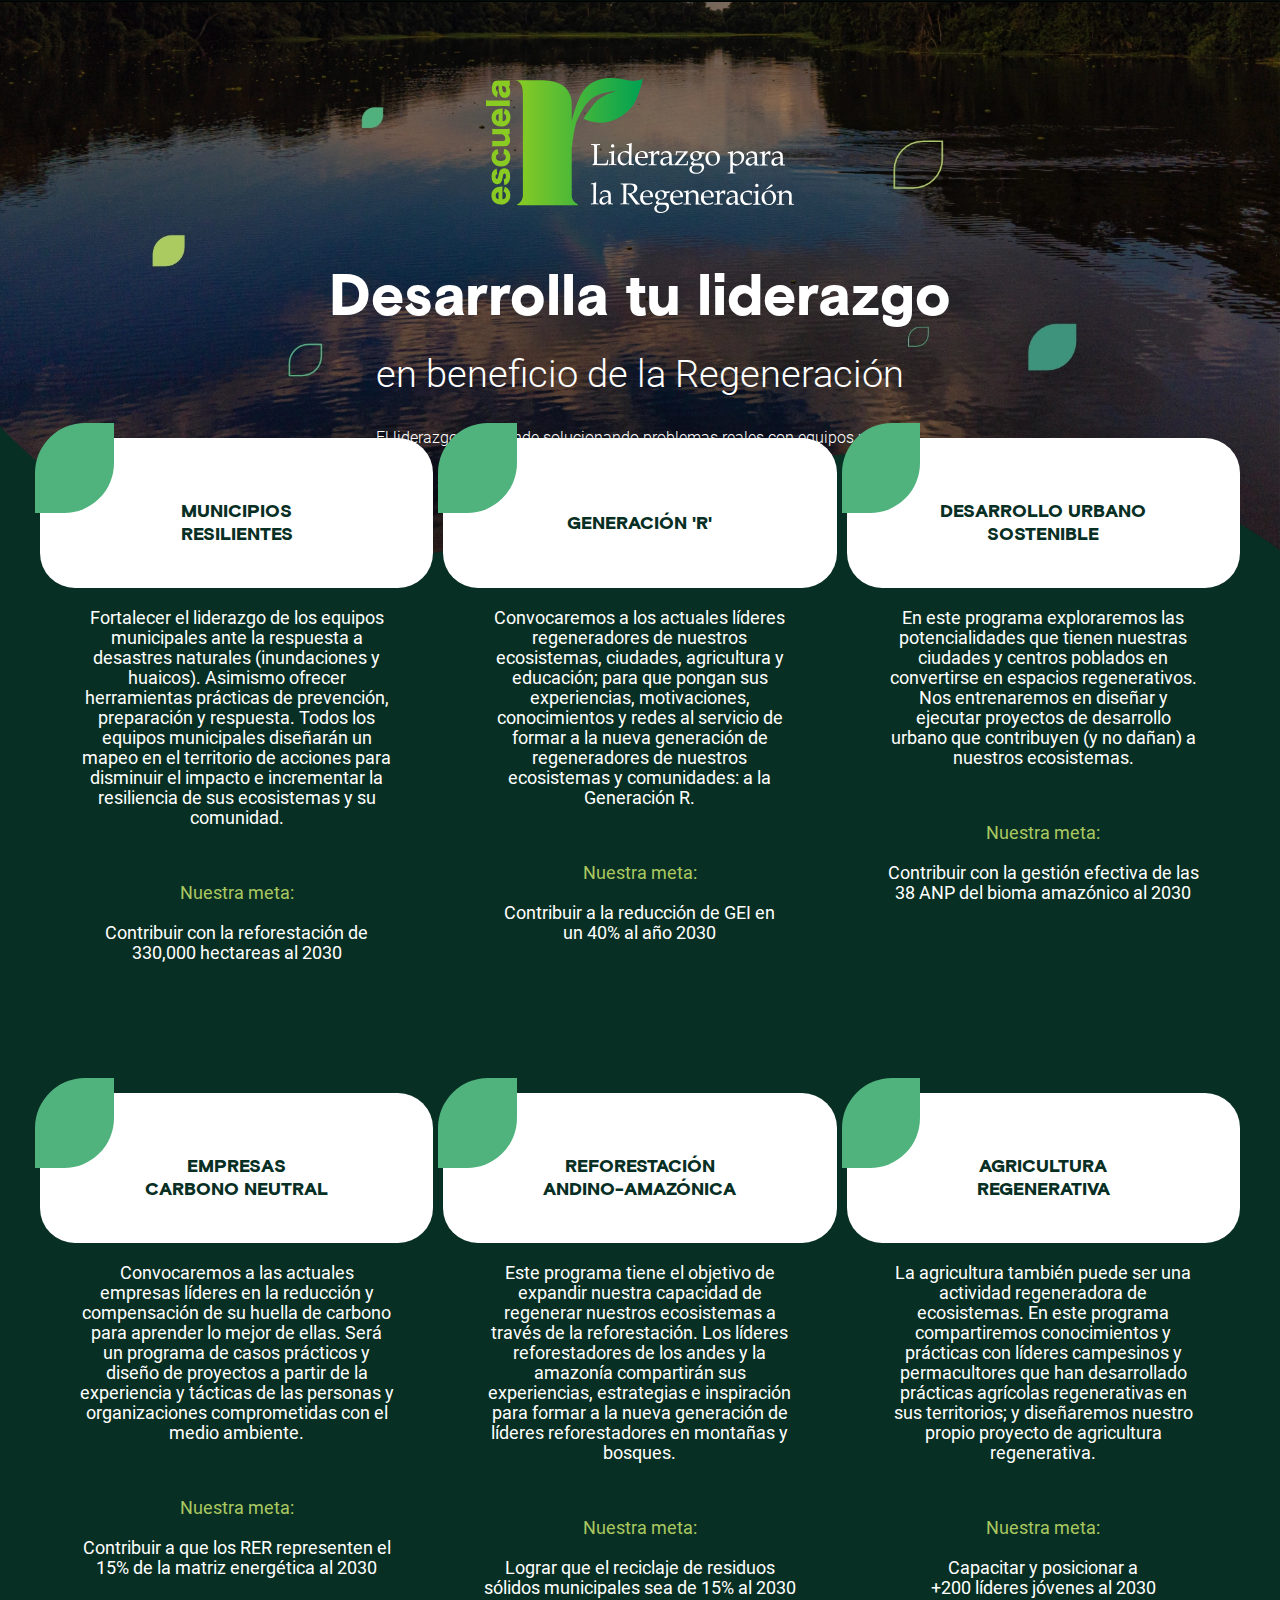
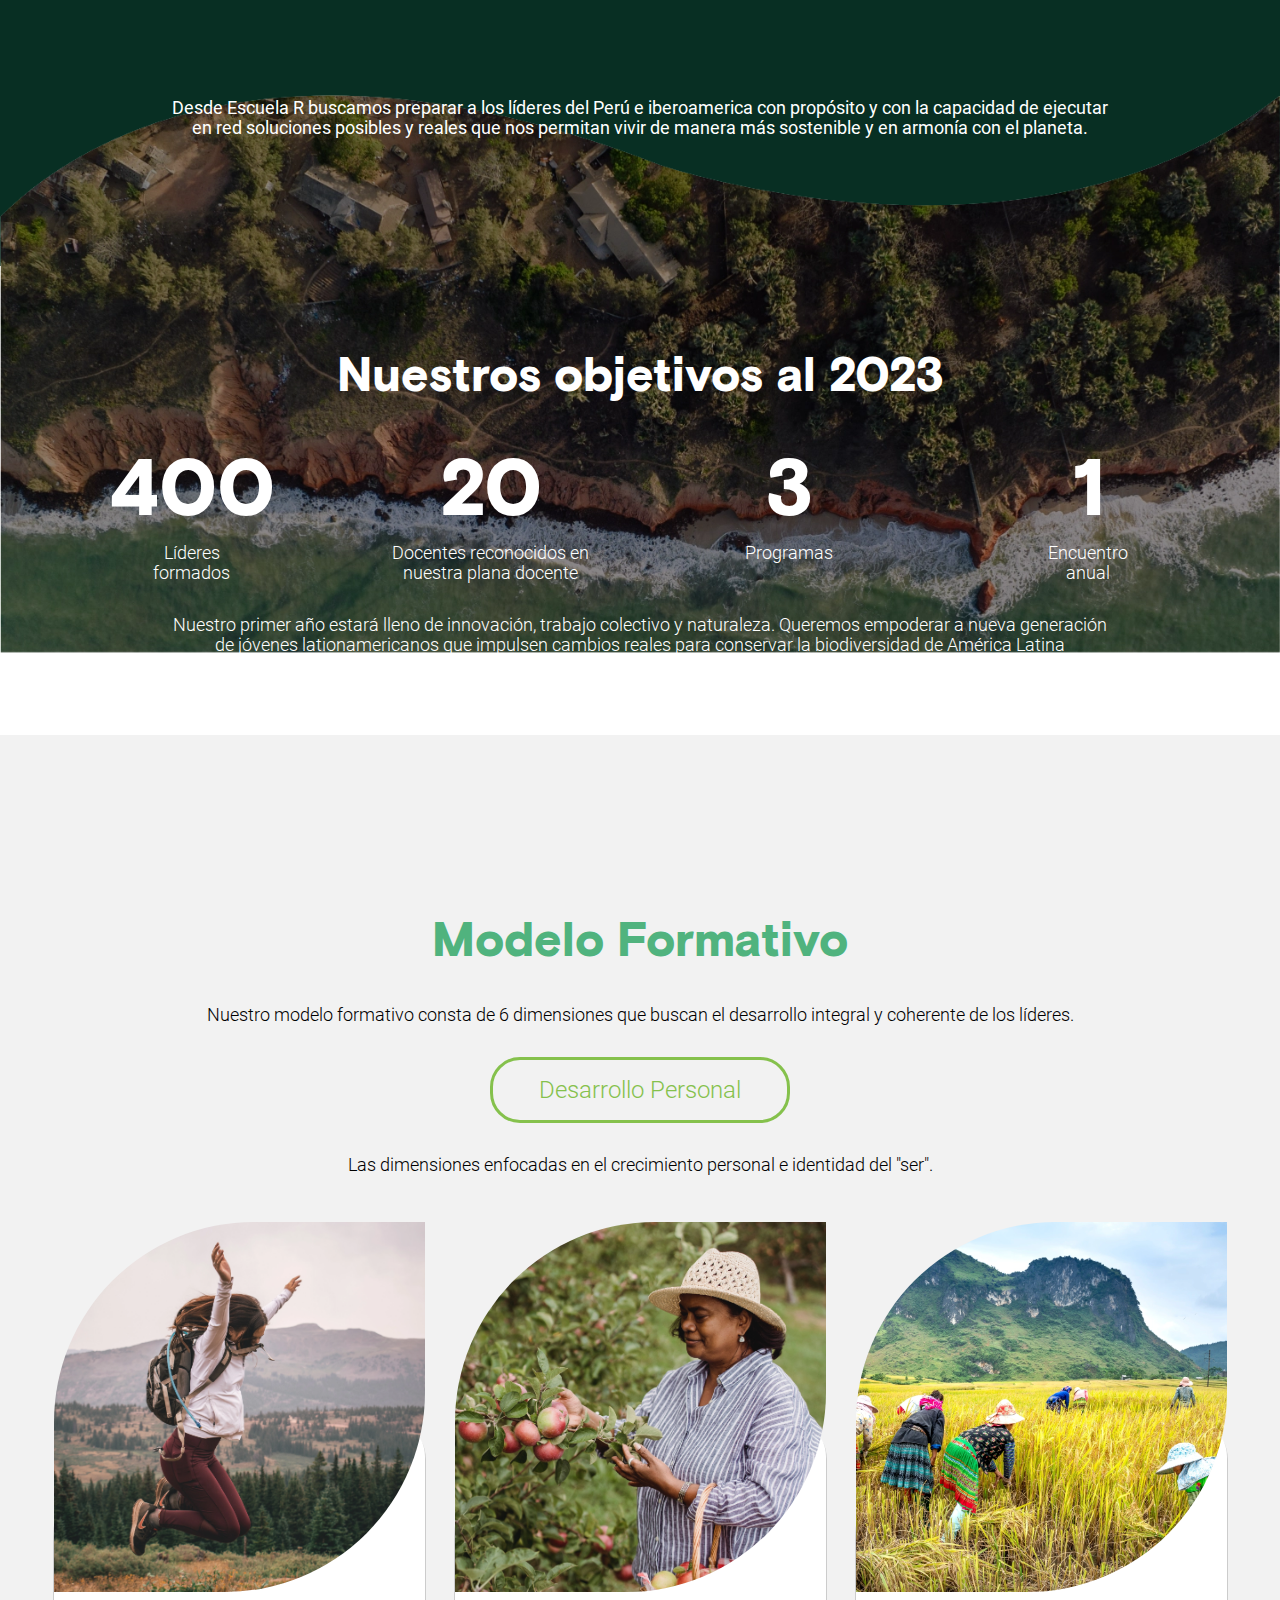
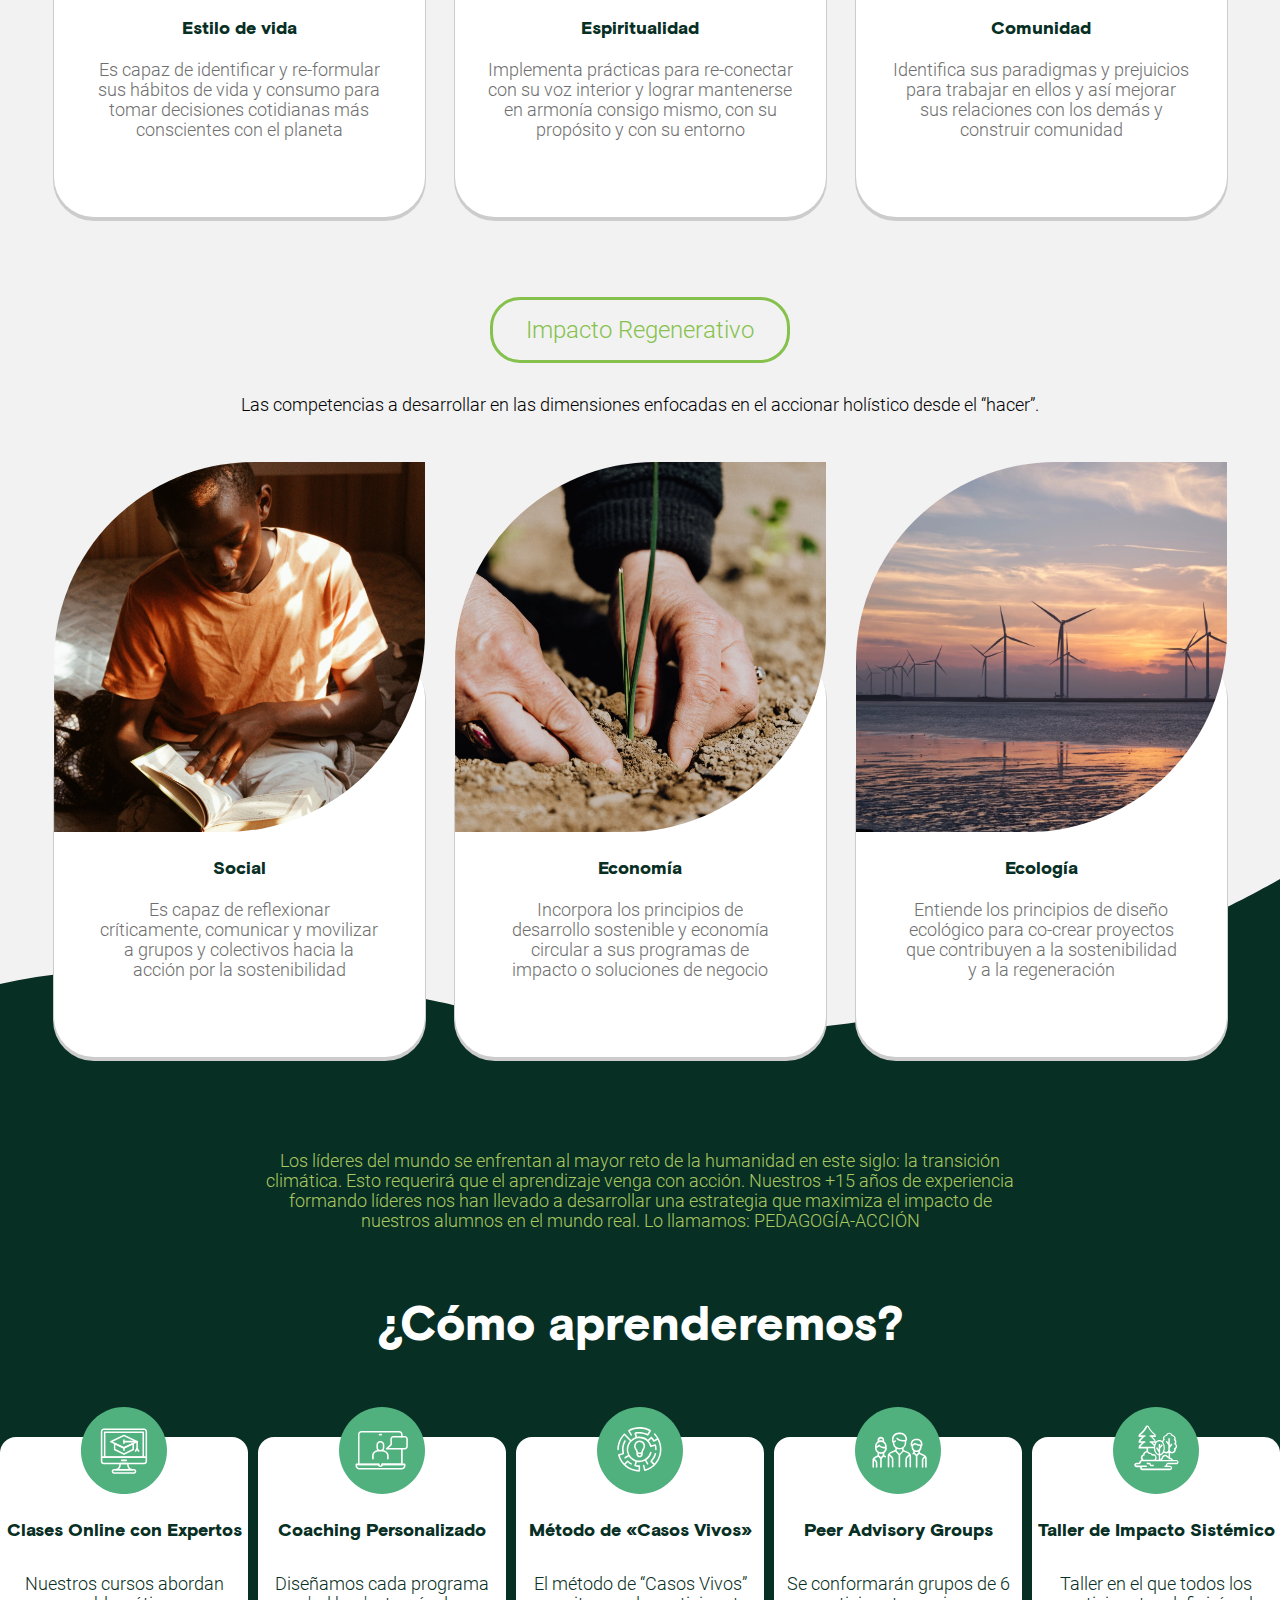
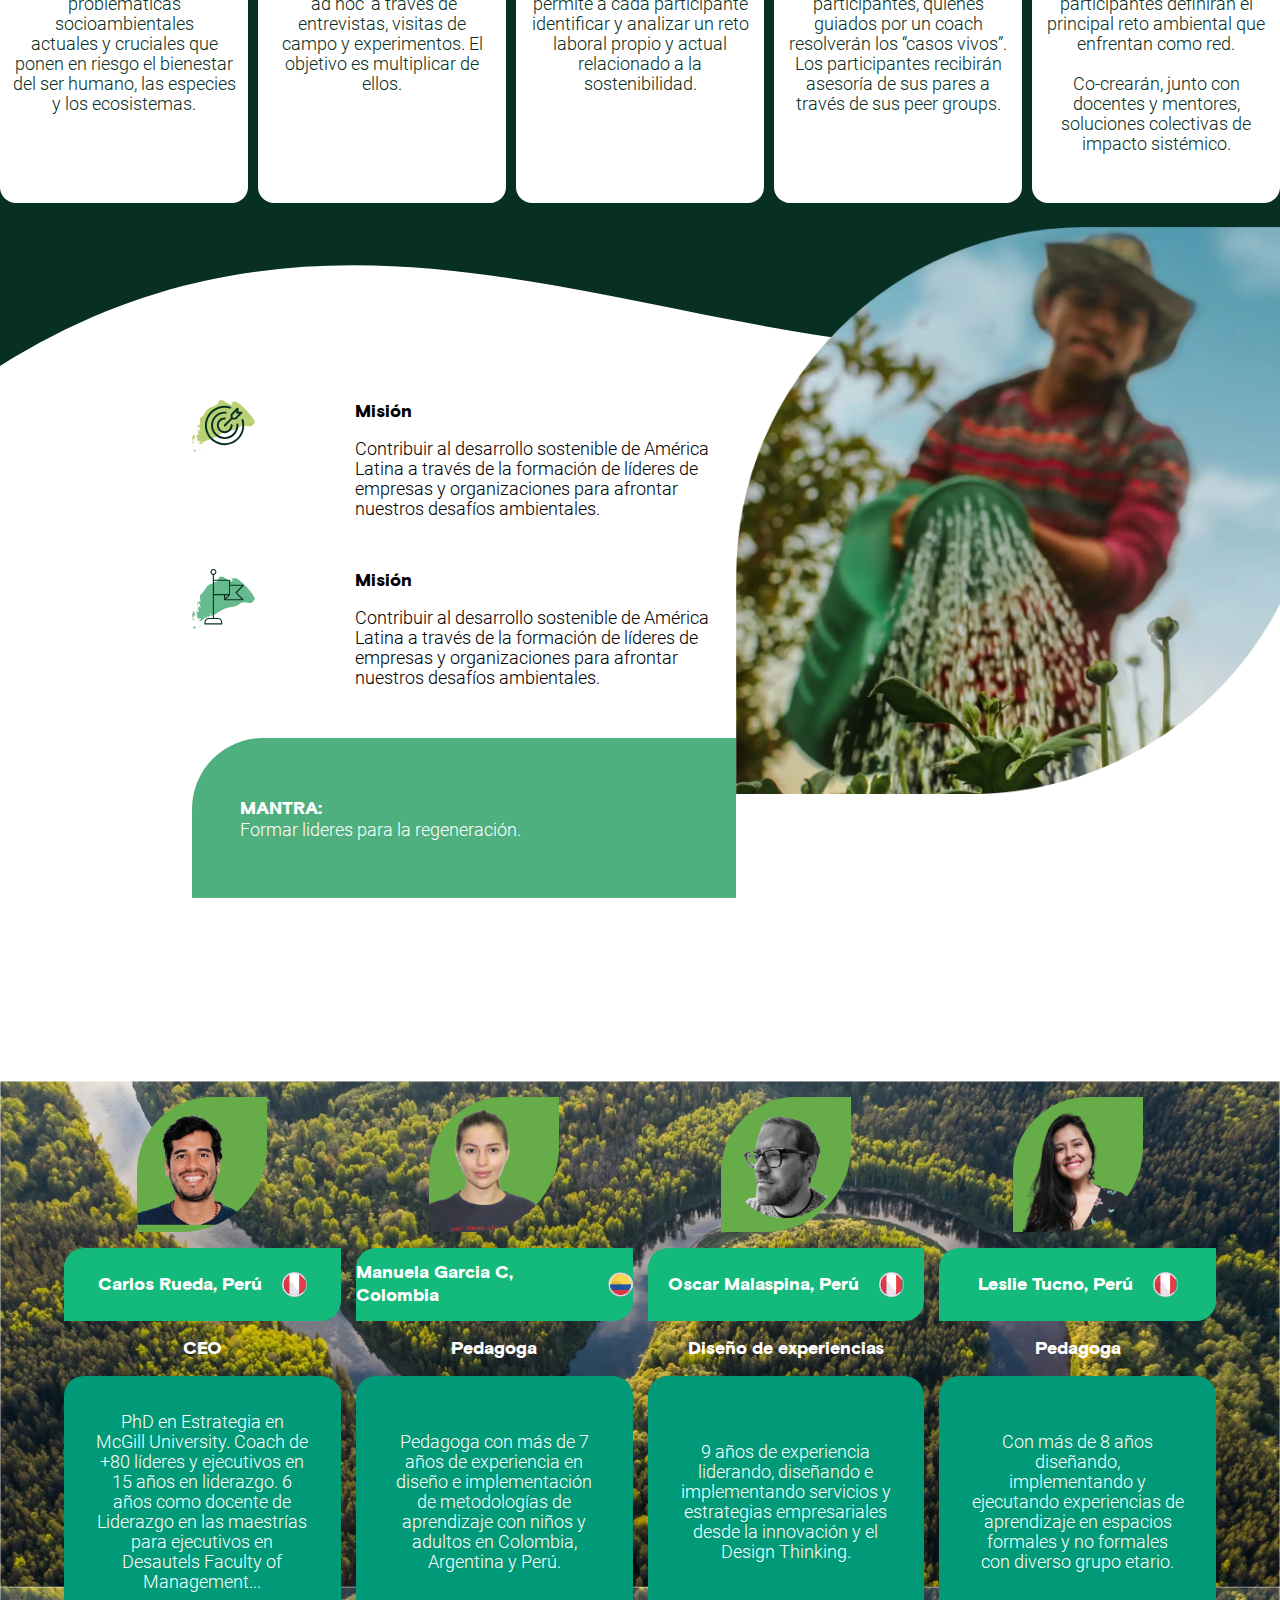
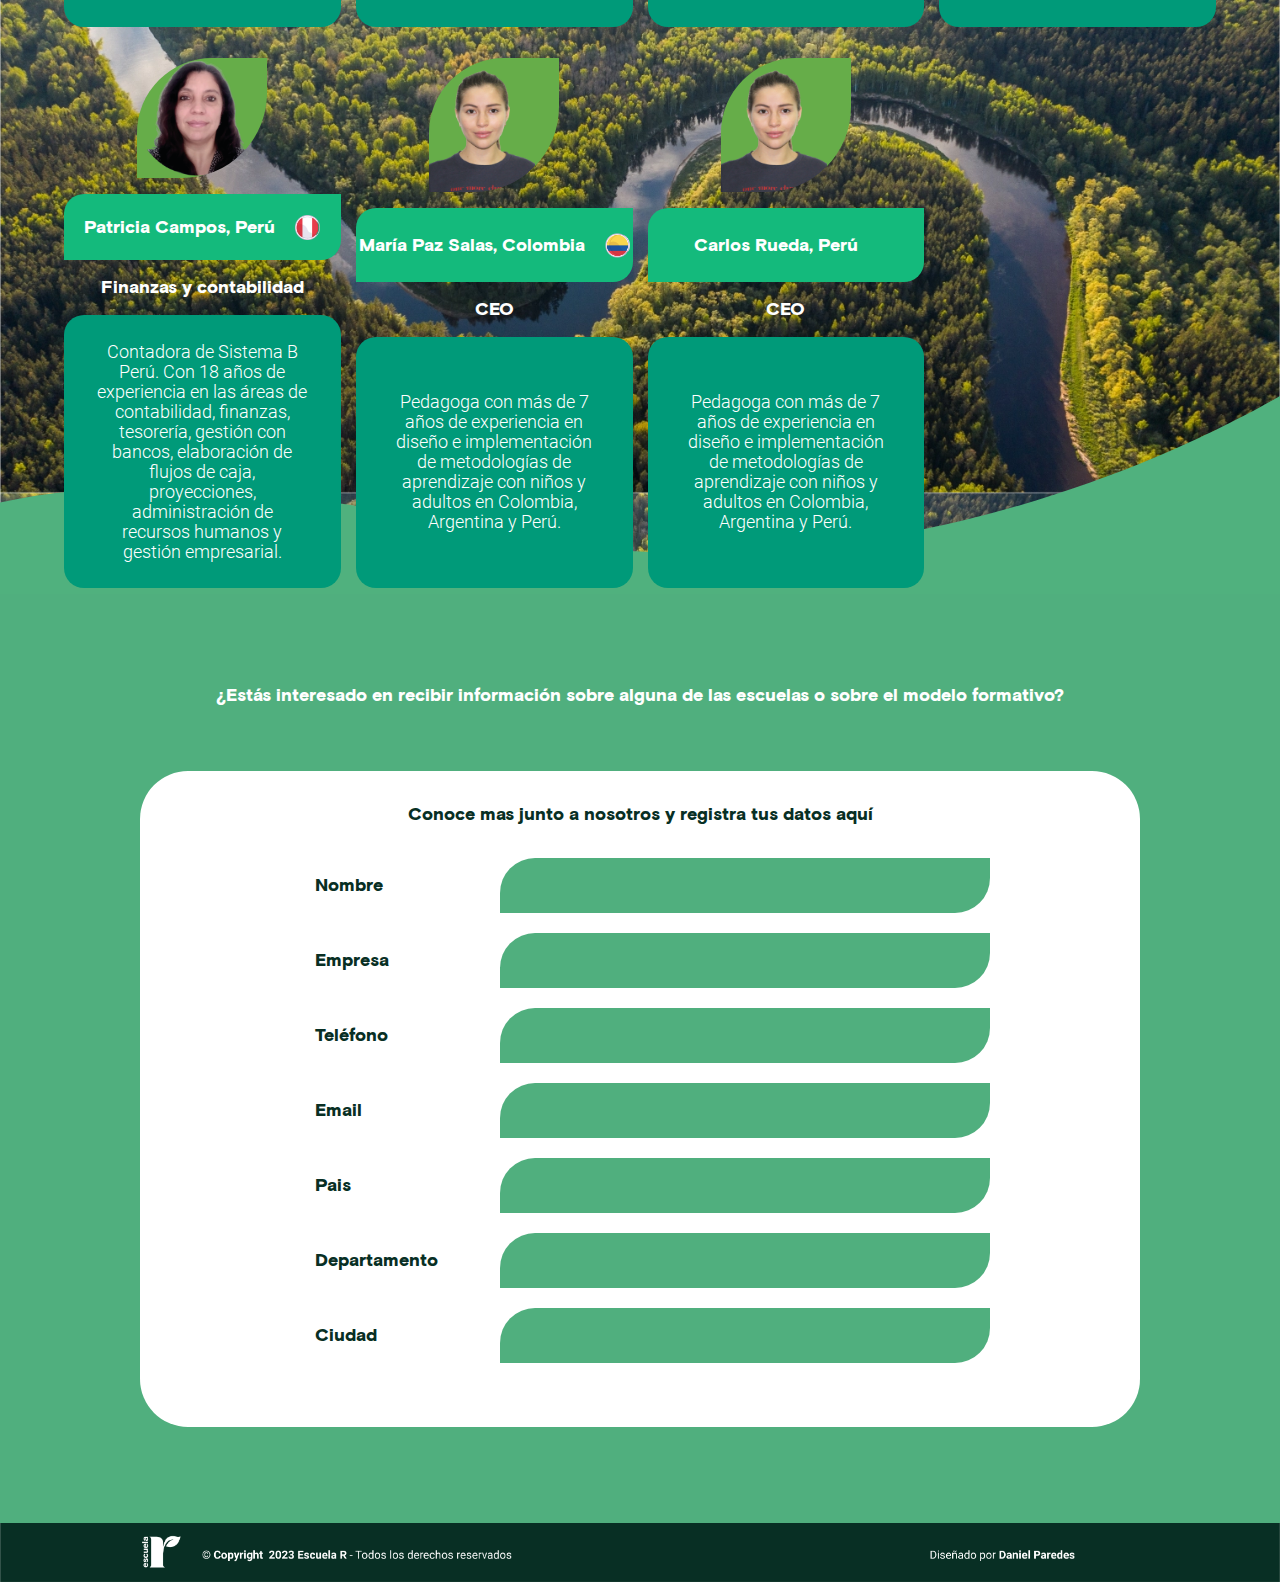
==== commit 7fee533f: "ultimas seccines" ====
--- a/index.html
+++ b/index.html
@@ -195,32 +195,32 @@
         <div class="items-objetivos">
           <div>
             <p class="numero-objetivo">400</p>
-            <p style="font-family: Roboto; font-size: 1.5rem">
+            <p style="font-family: Roboto; font-size: 1.1rem">
               Líderes<br />
               formados
             </p>
           </div>
           <div>
             <p class="numero-objetivo">20</p>
-            <p style="font-family: Roboto; font-size: 1.5rem">
+            <p style="font-family: Roboto; font-size: 1.1rem">
               Docentes reconocidos en<br />
               nuestra plana docente
             </p>
           </div>
           <div>
             <p class="numero-objetivo">3</p>
-            <p style="font-family: Roboto; font-size: 1.5rem">Programas</p>
+            <p style="font-family: Roboto; font-size: 1.1rem">Programas</p>
           </div>
           <div>
             <p class="numero-objetivo">1</p>
-            <p style="font-family: Roboto; font-size: 1.5rem">
+            <p style="font-family: Roboto; font-size: 1.1rem">
               Encuentro<br />
               anual
             </p>
           </div>
         </div>
 
-        <span class="p14" style="display: block; color: white;margin-top: 2rem;    font-size: 1.4rem;">
+        <span class="p14" style="display: block; color: white;margin-top: 2rem;    font-size: 1.1rem;">
           Nuestro primer año estará lleno de innovación, trabajo colectivo y
           naturaleza. Queremos empoderar a nueva generación<br />
           de jóvenes lationamericanos que impulsen cambios reales para conservar
@@ -692,6 +692,9 @@
         </form>
       </div>
     </section>
+    <section class="footer">
+      <img src="landing-escuelar1.3.png" alt="" style="max-width: 100%;">
+    </section>
     
   
     <script src="index.js"></script>
--- a/index.css
+++ b/index.css
@@ -267,6 +267,7 @@
   flex-direction: column;
   align-items: center;
   position: relative;
+  padding-bottom: 6rem;
 }
 .formulario {
   max-width: 1000px;
@@ -492,7 +493,7 @@
   text-align: center;
   font-family: Roboto;
   color: #706f6f;
-  line-height: 1.8rem;
+
   font-size: 1.1rem;
 }
 .title-mision {
